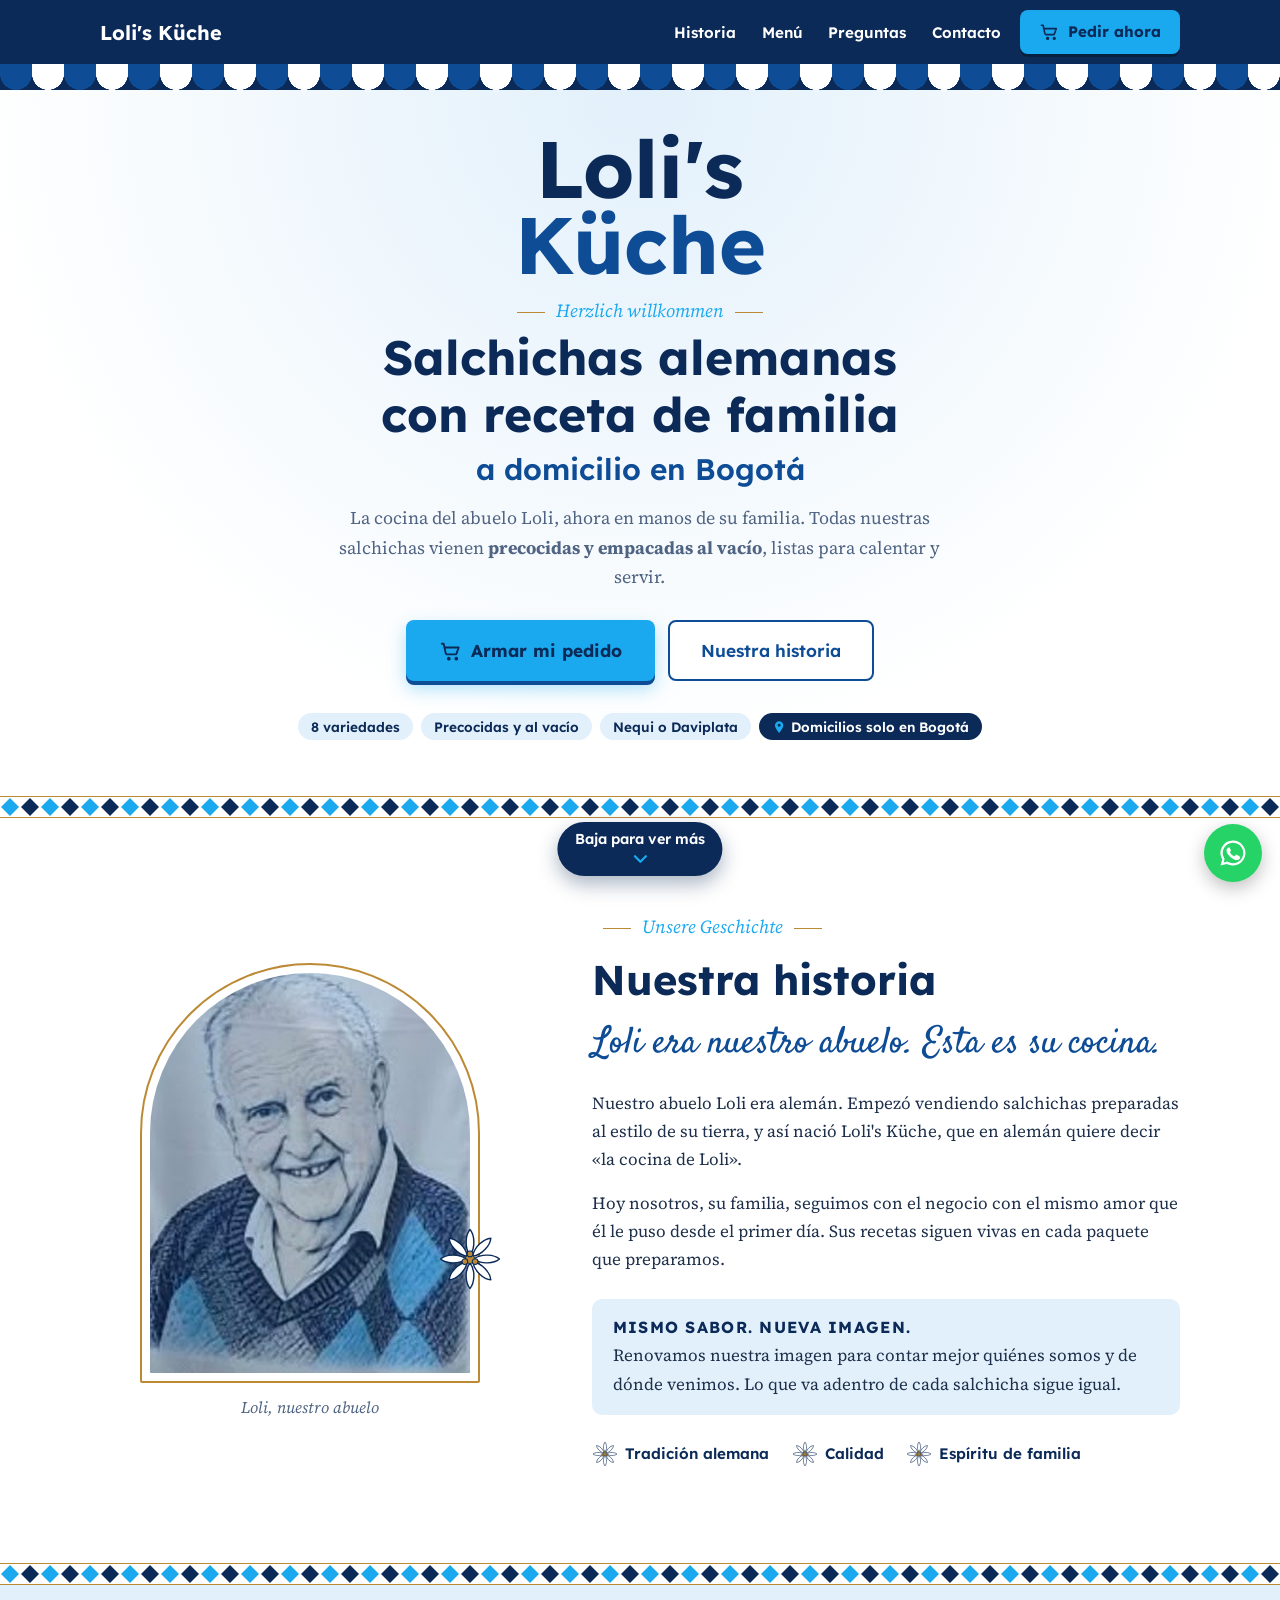
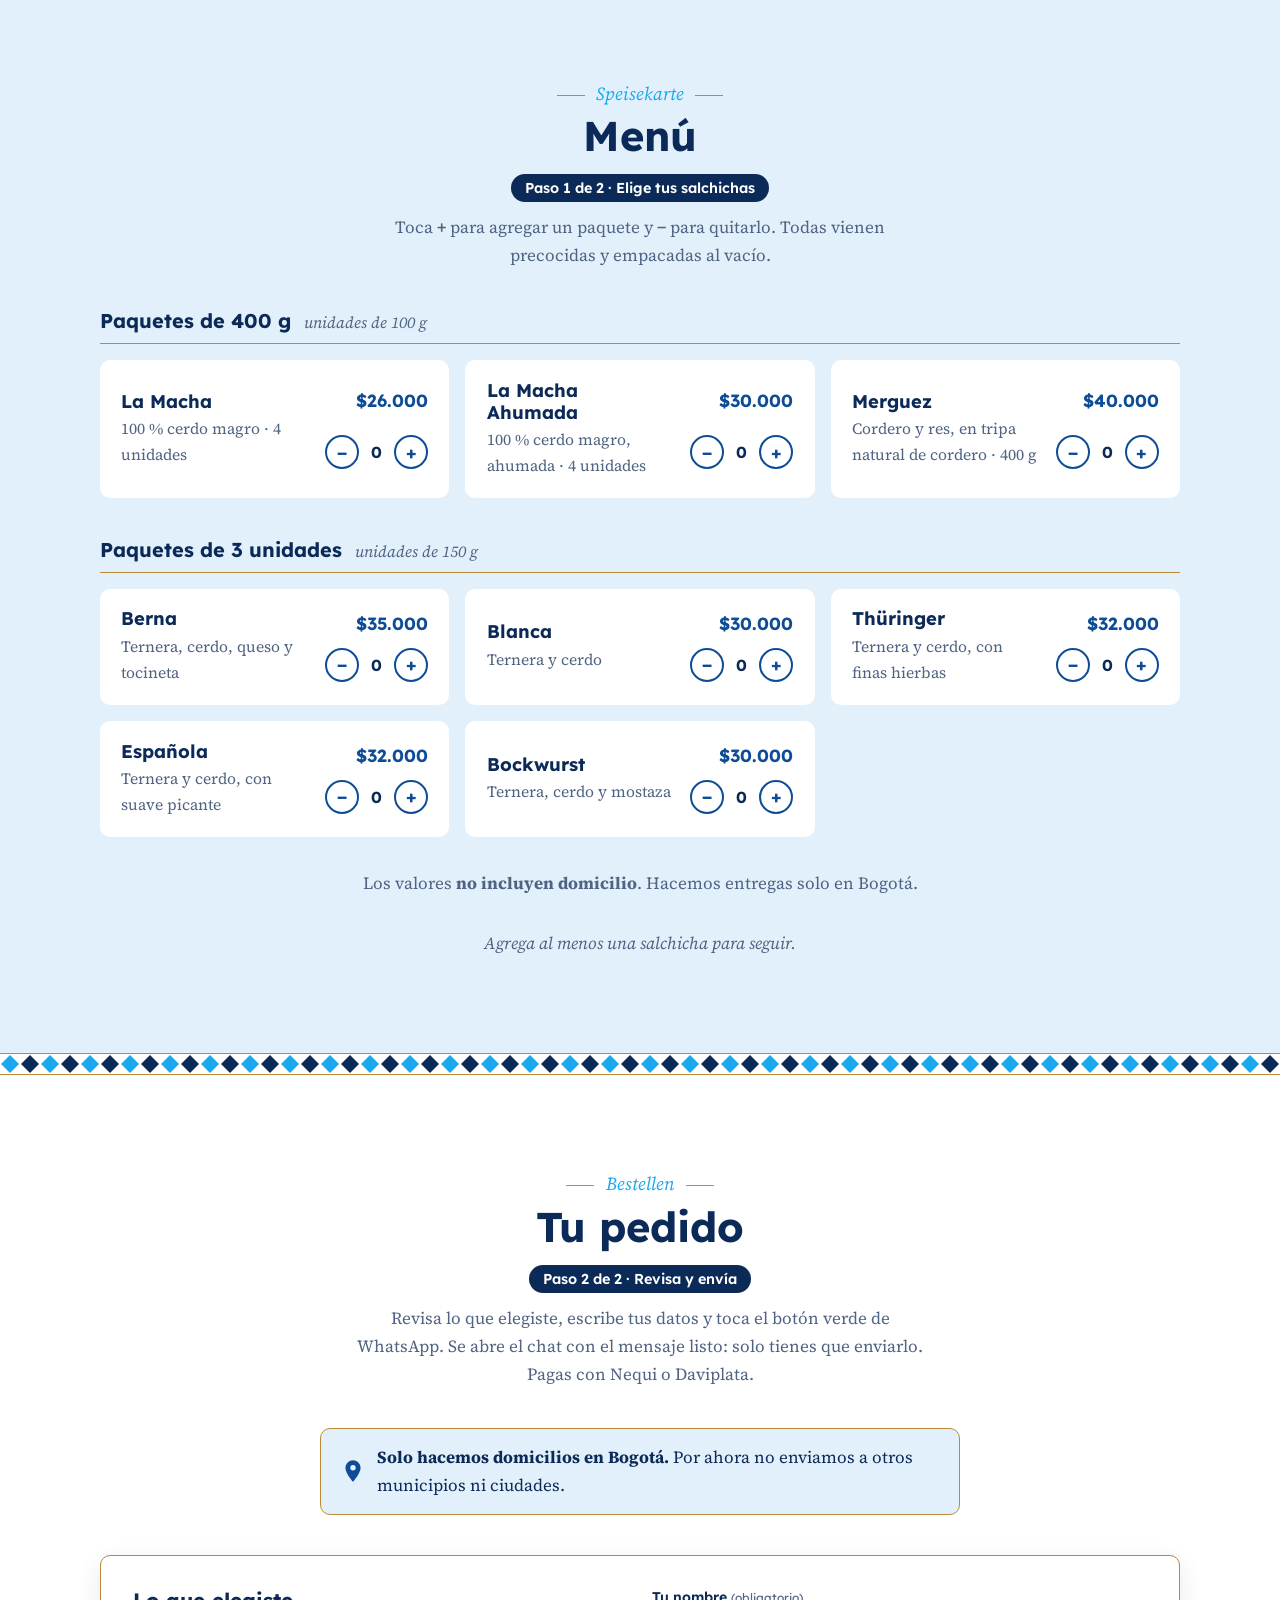
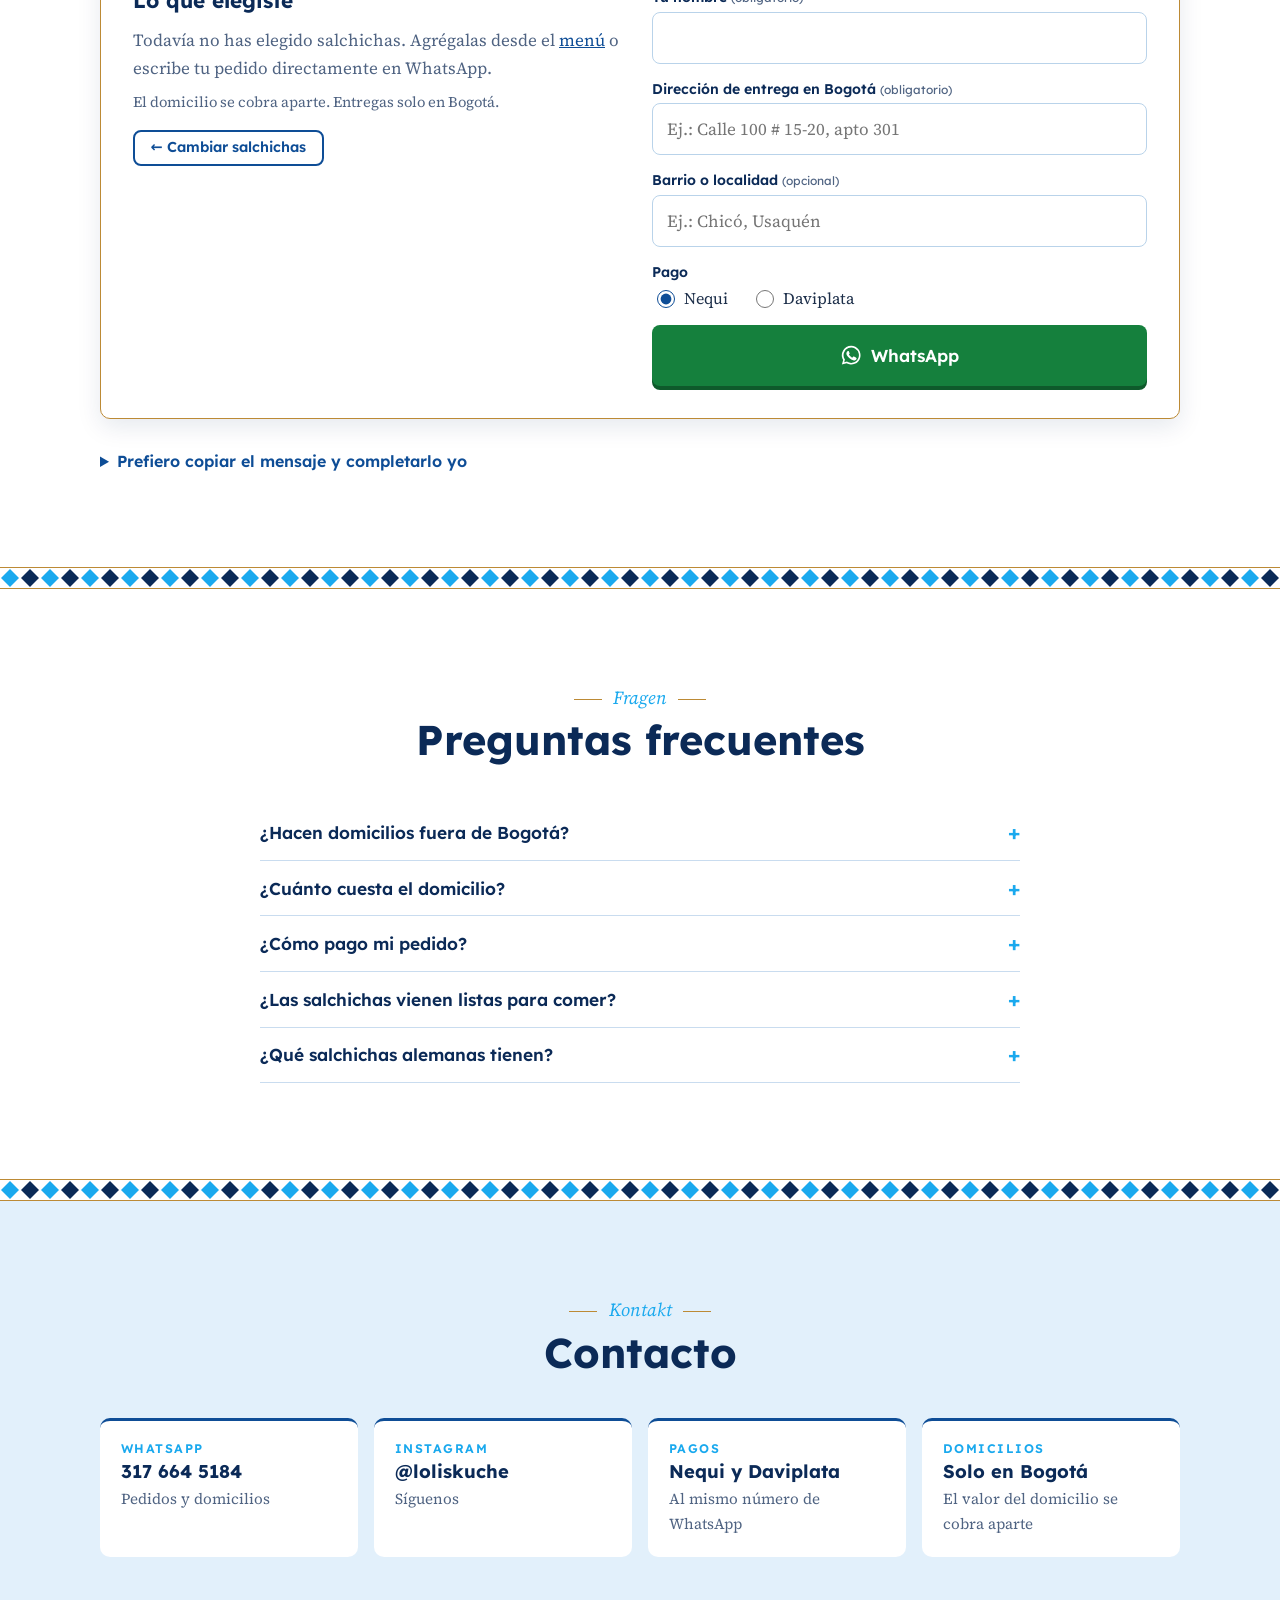
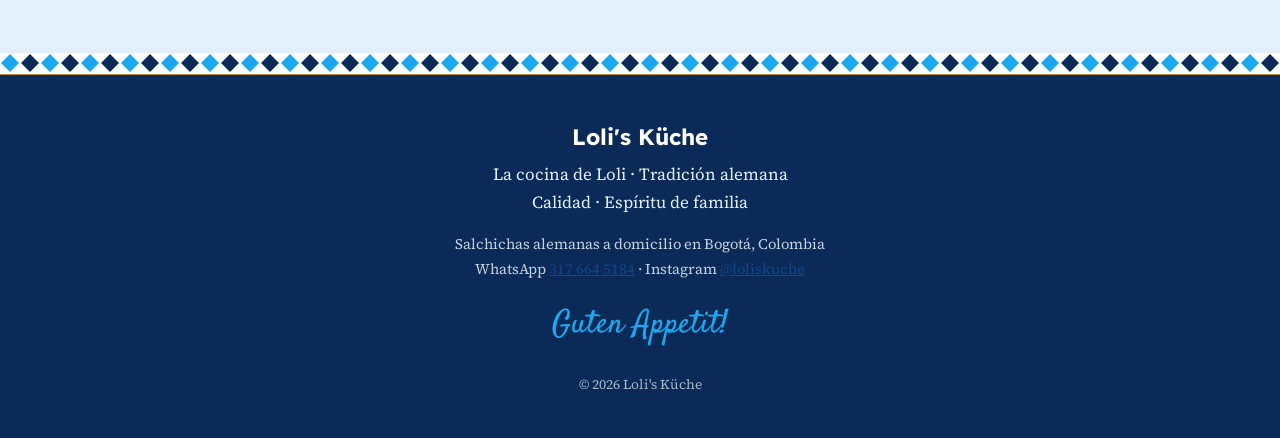
==== lolis-kuche/index.html @ 6576401a "Loli's Küche: 'Estás en' marca siempre la sección correcta - Al tocar un botón del menú, queda marca" ====
<!doctype html>
<html lang="es-CO">
<head>
  <meta charset="utf-8">
  <meta name="viewport" content="width=device-width, initial-scale=1">
  <title>Salchichas alemanas a domicilio en Bogotá | Loli's Küche</title>
  <meta name="description" content="Salchichas alemanas con receta de familia: Thüringer, Bockwurst, Berna, Merguez y más. Precocidas y al vacío. Domicilios en Bogotá. Pide por WhatsApp.">
  <meta name="robots" content="index, follow">
  <!-- Cambiar SITE_URL en estas etiquetas si la página se publica en otra dirección -->
  <link rel="canonical" href="https://nicowolff581.github.io/app-informatica/lolis-kuche/">
  <meta name="theme-color" content="#0B2A57">
  <meta name="geo.region" content="CO-DC">
  <meta name="geo.placename" content="Bogotá">

  <meta property="og:type" content="website">
  <meta property="og:locale" content="es_CO">
  <meta property="og:site_name" content="Loli's Küche">
  <meta property="og:title" content="Salchichas alemanas a domicilio en Bogotá | Loli's Küche">
  <meta property="og:description" content="La cocina del abuelo Loli: salchichas alemanas con receta de familia, precocidas y al vacío. Pide por WhatsApp y paga con Nequi o Daviplata.">
  <meta property="og:url" content="https://nicowolff581.github.io/app-informatica/lolis-kuche/">
  <meta property="og:image" content="https://nicowolff581.github.io/app-informatica/lolis-kuche/og-image.jpg">
  <meta property="og:image:width" content="1200">
  <meta property="og:image:height" content="630">
  <meta property="og:image:alt" content="Logo de Loli's Küche, salchichas alemanas en Bogotá">
  <meta name="twitter:card" content="summary_large_image">

  <link rel="icon" href="logo-mark.png" type="image/png">
  <link rel="apple-touch-icon" href="logo-mark.png">
  <link rel="preload" as="image" href="logo.png" fetchpriority="high">

  <script type="application/ld+json">
  {
    "@context": "https://schema.org",
    "@type": "FoodEstablishment",
    "@id": "https://nicowolff581.github.io/app-informatica/lolis-kuche/#negocio",
    "name": "Loli's Küche",
    "alternateName": "La cocina de Loli",
    "description": "Salchichas alemanas con receta de familia, precocidas y empacadas al vacío, con domicilio en Bogotá.",
    "url": "https://nicowolff581.github.io/app-informatica/lolis-kuche/",
    "logo": "https://nicowolff581.github.io/app-informatica/lolis-kuche/logo.png",
    "image": "https://nicowolff581.github.io/app-informatica/lolis-kuche/og-image.jpg",
    "telephone": "+57 317 664 5184",
    "servesCuisine": "Alemana",
    "priceRange": "$26.000 - $40.000 COP",
    "currenciesAccepted": "COP",
    "paymentAccepted": "Nequi, Daviplata",
    "address": {
      "@type": "PostalAddress",
      "addressLocality": "Bogotá",
      "addressRegion": "Bogotá D.C.",
      "addressCountry": "CO"
    },
    "areaServed": { "@type": "City", "name": "Bogotá" },
    "sameAs": ["https://www.instagram.com/loliskuche/"],
    "hasMenu": {
      "@type": "Menu",
      "name": "Speisekarte",
      "inLanguage": "es-CO",
      "hasMenuSection": [
        {
          "@type": "MenuSection",
          "name": "Paquetes de 400 g",
          "hasMenuItem": [
            { "@type": "MenuItem", "name": "La Macha", "description": "100 % cerdo magro · 4 unidades de 100 g", "offers": { "@type": "Offer", "price": "26000", "priceCurrency": "COP" } },
            { "@type": "MenuItem", "name": "La Macha Ahumada", "description": "100 % cerdo magro, ahumada · 4 unidades de 100 g", "offers": { "@type": "Offer", "price": "30000", "priceCurrency": "COP" } },
            { "@type": "MenuItem", "name": "Merguez", "description": "Cordero y res, en tripa natural de cordero · 400 g", "offers": { "@type": "Offer", "price": "40000", "priceCurrency": "COP" } }
          ]
        },
        {
          "@type": "MenuSection",
          "name": "Paquetes de 3 unidades de 150 g",
          "hasMenuItem": [
            { "@type": "MenuItem", "name": "Berna", "description": "Ternera, cerdo, queso y tocineta", "offers": { "@type": "Offer", "price": "35000", "priceCurrency": "COP" } },
            { "@type": "MenuItem", "name": "Blanca", "description": "Ternera y cerdo", "offers": { "@type": "Offer", "price": "30000", "priceCurrency": "COP" } },
            { "@type": "MenuItem", "name": "Thüringer", "description": "Ternera y cerdo, con finas hierbas", "offers": { "@type": "Offer", "price": "32000", "priceCurrency": "COP" } },
            { "@type": "MenuItem", "name": "Española", "description": "Ternera y cerdo, con suave picante", "offers": { "@type": "Offer", "price": "32000", "priceCurrency": "COP" } },
            { "@type": "MenuItem", "name": "Bockwurst", "description": "Ternera, cerdo y mostaza", "offers": { "@type": "Offer", "price": "30000", "priceCurrency": "COP" } }
          ]
        }
      ]
    }
  }
  </script>

  <link rel="preconnect" href="https://fonts.googleapis.com">
  <link rel="preconnect" href="https://fonts.gstatic.com" crossorigin>
  <link href="https://fonts.googleapis.com/css2?family=Lexend:wght@400;600;700&family=Satisfy&family=Source+Serif+4:ital,wght@0,400;0,600;1,400&display=swap" rel="stylesheet">
  <link rel="stylesheet" href="styles.css">
</head>
<body>

  <!-- Flor edelweiss reutilizable -->
  <svg width="0" height="0" style="position:absolute" aria-hidden="true">
    <symbol id="edelweiss" viewBox="-50 -50 100 100">
      <g fill="#fff" stroke="#0B2A57" stroke-width="2.2" stroke-linejoin="round">
        <path id="petal" d="M0-6 C-9-18 -7-38 0-46 C7-38 9-18 0-6Z"/>
        <use href="#petal" transform="rotate(45)"/>
        <use href="#petal" transform="rotate(90)"/>
        <use href="#petal" transform="rotate(135)"/>
        <use href="#petal" transform="rotate(180)"/>
        <use href="#petal" transform="rotate(225)"/>
        <use href="#petal" transform="rotate(270)"/>
        <use href="#petal" transform="rotate(315)"/>
      </g>
      <g fill="#BC8A35" stroke="#0B2A57" stroke-width="1.6">
        <circle r="7"/><circle cx="-8" cy="4" r="4.5"/><circle cx="8" cy="4" r="4.5"/><circle cy="-8" r="4.5"/>
      </g>
    </symbol>
    <symbol id="cart-icon" viewBox="0 0 24 24"><path fill="none" stroke="currentColor" stroke-width="2" stroke-linecap="round" stroke-linejoin="round" d="M3 4h2l2.2 10.2a1.5 1.5 0 0 0 1.5 1.2h8.6a1.5 1.5 0 0 0 1.5-1.1L21 8H6.2M9.5 20a1 1 0 1 0 0-.01M17.5 20a1 1 0 1 0 0-.01"/></symbol>
    <symbol id="home-icon" viewBox="0 0 24 24"><path fill="none" stroke="currentColor" stroke-width="2" stroke-linejoin="round" d="M3 11 12 3l9 8M5 9.5V21h5v-6h4v6h5V9.5"/></symbol>
    <symbol id="list-icon" viewBox="0 0 24 24"><path fill="none" stroke="currentColor" stroke-width="2" stroke-linecap="round" d="M8 6h13M8 12h13M8 18h13M3.5 6h.01M3.5 12h.01M3.5 18h.01"/></symbol>
    <symbol id="chat-icon" viewBox="0 0 24 24"><path fill="none" stroke="currentColor" stroke-width="2" stroke-linejoin="round" d="M4 5h16v11H9l-5 4V5z"/></symbol>
    <symbol id="help-icon" viewBox="0 0 24 24"><g fill="none" stroke="currentColor" stroke-width="2" stroke-linecap="round"><circle cx="12" cy="12" r="9"/><path d="M9.5 9.3a2.6 2.6 0 0 1 5 .9c0 1.7-2.5 2.2-2.5 3.8"/></g><circle cx="12" cy="17.2" r="1.2" fill="currentColor"/></symbol>
    <symbol id="pin-icon" viewBox="0 0 24 24"><path fill="currentColor" d="M12 2a7 7 0 0 0-7 7c0 5.2 7 13 7 13s7-7.8 7-13a7 7 0 0 0-7-7zm0 9.5A2.5 2.5 0 1 1 12 6.5a2.5 2.5 0 0 1 0 5z"/></symbol>
  </svg>

  <!-- ============ MENÚ SUPERIOR + TOLDO ============ -->
  <header class="topbar" id="top">
    <div class="topbar__inner wrap">
      <a href="#inicio" class="brand" aria-label="Loli's Küche, inicio">
        <img src="logo-mark.png" alt="" class="brand__logo" width="44" height="44" data-fallback="hide">
        <span class="brand__name">Loli's Küche</span>
      </a>
      <nav class="topbar__nav" id="navMenu" aria-label="Principal">
        <a href="#nuestra-historia">Historia</a>
        <a href="#menu">Menú</a>
        <a href="#preguntas">Preguntas</a>
        <a href="#contacto">Contacto</a>
      </nav>
      <a href="#menu" class="btn btn--cta" id="navCta" data-order-link data-section="pedidos">
        <svg aria-hidden="true"><use href="#cart-icon"/></svg>
        <span>Pedir<span class="cta-extra"> ahora</span></span>
        <span class="cta-count" id="ctaCount" hidden>0</span>
      </a>
      <p class="where" aria-hidden="true">Estás en: <strong id="whereLabel">Inicio</strong></p>
    </div>
    <div class="awning" aria-hidden="true"></div>
  </header>

  <main>

    <!-- ============ INICIO ============ -->
    <section class="hero" id="inicio">
      <div class="wrap hero__inner">
        <img src="logo.png" alt="Logo de Loli's Küche, la cocina de Loli: carrito azul y blanco de salchichas alemanas sobre fondo azul marino" class="hero__logo" width="720" height="720" fetchpriority="high" data-fallback="wordmark">
        <div class="hero__wordmark" hidden>
          <span>Loli's</span><span>Küche</span>
        </div>
        <p class="eyebrow">Herzlich willkommen</p>
        <h1 class="hero__title">Salchichas alemanas con receta de familia <span>a domicilio en Bogotá</span></h1>
        <p class="hero__lead">La cocina del abuelo Loli, ahora en manos de su familia. Todas nuestras salchichas vienen <strong>precocidas y empacadas al vacío</strong>, listas para calentar y servir.</p>
        <div class="hero__actions">
          <a href="#menu" class="btn btn--cta btn--lg">
            <svg aria-hidden="true"><use href="#cart-icon"/></svg>
            Armar mi pedido
          </a>
          <a href="#nuestra-historia" class="btn btn--ghost btn--lg">Nuestra historia</a>
        </div>
        <ul class="badges">
          <li>8 variedades</li>
          <li>Precocidas y al vacío</li>
          <li>Nequi o Daviplata</li>
          <li class="badge--city"><svg aria-hidden="true"><use href="#pin-icon"/></svg>Domicilios solo en Bogotá</li>
        </ul>
      </div>
    </section>

    <div class="rauten" aria-hidden="true"></div>

    <!-- ============ HISTORIA ============ -->
    <section class="section" id="nuestra-historia">
      <div class="wrap story">
        <figure class="story__figure">
          <div class="arch">
            <img src="abuelo.jpg" alt="Retrato dibujado del abuelo Loli, fundador de Loli's Küche, sonriente y con su suéter de rombos azules" width="568" height="692" loading="lazy" decoding="async" data-fallback="arch">
            <div class="arch__empty" hidden>
              <svg class="edelweiss edelweiss--lg"><use href="#edelweiss"/></svg>
              <span>Foto del abuelo Loli</span>
            </div>
          </div>
          <svg class="edelweiss story__flower" aria-hidden="true"><use href="#edelweiss"/></svg>
          <figcaption>Loli, nuestro abuelo</figcaption>
        </figure>

        <div class="story__text">
          <p class="eyebrow">Unsere Geschichte</p>
          <h2 class="section__title">Nuestra historia</h2>
          <blockquote class="story__quote">Loli era nuestro abuelo. Esta es su cocina.</blockquote>
          <p>Nuestro abuelo Loli era alemán. Empezó vendiendo salchichas preparadas al estilo de su tierra, y así nació Loli's Küche, que en alemán quiere decir «la cocina de Loli».</p>
          <p>Hoy nosotros, su familia, seguimos con el negocio con el mismo amor que él le puso desde el primer día. Sus recetas siguen vivas en cada paquete que preparamos.</p>

          <div class="renewed">
            <p class="renewed__title">Mismo sabor. Nueva imagen.</p>
            <p>Renovamos nuestra imagen para contar mejor quiénes somos y de dónde venimos. Lo que va adentro de cada salchicha sigue igual.</p>
          </div>

          <ul class="values">
            <li><svg class="edelweiss" aria-hidden="true"><use href="#edelweiss"/></svg>Tradición alemana</li>
            <li><svg class="edelweiss" aria-hidden="true"><use href="#edelweiss"/></svg>Calidad</li>
            <li><svg class="edelweiss" aria-hidden="true"><use href="#edelweiss"/></svg>Espíritu de familia</li>
          </ul>
        </div>
      </div>
    </section>

    <div class="rauten" aria-hidden="true"></div>

    <!-- ============ MENÚ ============ -->
    <section class="section section--pale" id="menu">
      <div class="wrap">
        <header class="section__head">
          <p class="eyebrow">Speisekarte</p>
          <h2 class="section__title">Menú</h2>
          <p class="step-pill">Paso 1 de 2 · Elige tus salchichas</p>
          <p class="section__sub">Toca <strong>+</strong> para agregar un paquete y <strong>−</strong> para quitarlo. Todas vienen precocidas y empacadas al vacío.</p>
        </header>

        <div class="menu-group">
          <h3 class="menu-group__title">Paquetes de 400 g <span>unidades de 100 g</span></h3>
          <ul class="menu-list">
            <li class="item" data-name="La Macha" data-price="26000">
              <div class="item__info">
                <h4>La Macha</h4>
                <p>100 % cerdo magro · 4 unidades</p>
              </div>
              <p class="item__price">$26.000</p>
              <div class="qty" role="group" aria-label="Cantidad de La Macha">
                <button type="button" class="qty__btn" data-step="-1" aria-label="Quitar un paquete de La Macha">−</button>
                <output class="qty__val">0</output>
                <button type="button" class="qty__btn" data-step="1" aria-label="Agregar un paquete de La Macha">+</button>
              </div>
            </li>
            <li class="item" data-name="La Macha Ahumada" data-price="30000">
              <div class="item__info">
                <h4>La Macha Ahumada</h4>
                <p>100 % cerdo magro, ahumada · 4 unidades</p>
              </div>
              <p class="item__price">$30.000</p>
              <div class="qty" role="group" aria-label="Cantidad de La Macha Ahumada">
                <button type="button" class="qty__btn" data-step="-1" aria-label="Quitar un paquete de La Macha Ahumada">−</button>
                <output class="qty__val">0</output>
                <button type="button" class="qty__btn" data-step="1" aria-label="Agregar un paquete de La Macha Ahumada">+</button>
              </div>
            </li>
            <li class="item" data-name="Merguez" data-price="40000">
              <div class="item__info">
                <h4>Merguez</h4>
                <p>Cordero y res, en tripa natural de cordero · 400 g</p>
              </div>
              <p class="item__price">$40.000</p>
              <div class="qty" role="group" aria-label="Cantidad de Merguez">
                <button type="button" class="qty__btn" data-step="-1" aria-label="Quitar un paquete de Merguez">−</button>
                <output class="qty__val">0</output>
                <button type="button" class="qty__btn" data-step="1" aria-label="Agregar un paquete de Merguez">+</button>
              </div>
            </li>
          </ul>
        </div>

        <div class="menu-group">
          <h3 class="menu-group__title">Paquetes de 3 unidades <span>unidades de 150 g</span></h3>
          <ul class="menu-list">
            <li class="item" data-name="Berna" data-price="35000">
              <div class="item__info">
                <h4>Berna</h4>
                <p>Ternera, cerdo, queso y tocineta</p>
              </div>
              <p class="item__price">$35.000</p>
              <div class="qty" role="group" aria-label="Cantidad de Berna">
                <button type="button" class="qty__btn" data-step="-1" aria-label="Quitar un paquete de Berna">−</button>
                <output class="qty__val">0</output>
                <button type="button" class="qty__btn" data-step="1" aria-label="Agregar un paquete de Berna">+</button>
              </div>
            </li>
            <li class="item" data-name="Blanca" data-price="30000">
              <div class="item__info">
                <h4>Blanca</h4>
                <p>Ternera y cerdo</p>
              </div>
              <p class="item__price">$30.000</p>
              <div class="qty" role="group" aria-label="Cantidad de Blanca">
                <button type="button" class="qty__btn" data-step="-1" aria-label="Quitar un paquete de Blanca">−</button>
                <output class="qty__val">0</output>
                <button type="button" class="qty__btn" data-step="1" aria-label="Agregar un paquete de Blanca">+</button>
              </div>
            </li>
            <li class="item" data-name="Thüringer" data-price="32000">
              <div class="item__info">
                <h4>Thüringer</h4>
                <p>Ternera y cerdo, con finas hierbas</p>
              </div>
              <p class="item__price">$32.000</p>
              <div class="qty" role="group" aria-label="Cantidad de Thüringer">
                <button type="button" class="qty__btn" data-step="-1" aria-label="Quitar un paquete de Thüringer">−</button>
                <output class="qty__val">0</output>
                <button type="button" class="qty__btn" data-step="1" aria-label="Agregar un paquete de Thüringer">+</button>
              </div>
            </li>
            <li class="item" data-name="Española" data-price="32000">
              <div class="item__info">
                <h4>Española</h4>
                <p>Ternera y cerdo, con suave picante</p>
              </div>
              <p class="item__price">$32.000</p>
              <div class="qty" role="group" aria-label="Cantidad de Española">
                <button type="button" class="qty__btn" data-step="-1" aria-label="Quitar un paquete de Española">−</button>
                <output class="qty__val">0</output>
                <button type="button" class="qty__btn" data-step="1" aria-label="Agregar un paquete de Española">+</button>
              </div>
            </li>
            <li class="item" data-name="Bockwurst" data-price="30000">
              <div class="item__info">
                <h4>Bockwurst</h4>
                <p>Ternera, cerdo y mostaza</p>
              </div>
              <p class="item__price">$30.000</p>
              <div class="qty" role="group" aria-label="Cantidad de Bockwurst">
                <button type="button" class="qty__btn" data-step="-1" aria-label="Quitar un paquete de Bockwurst">−</button>
                <output class="qty__val">0</output>
                <button type="button" class="qty__btn" data-step="1" aria-label="Agregar un paquete de Bockwurst">+</button>
              </div>
            </li>
          </ul>
        </div>

        <p class="note">Los valores <strong>no incluyen domicilio</strong>. Hacemos entregas solo en Bogotá.</p>

        <div class="menu-next">
          <p class="menu-next__hint" id="menuNextHint">Agrega al menos una salchicha para seguir.</p>
          <a href="#pedidos" class="btn btn--cta btn--lg" id="menuNext" hidden>Listo, seguir al paso 2 →</a>
        </div>
      </div>
    </section>

    <div class="rauten" aria-hidden="true"></div>

    <!-- ============ PEDIDOS ============ -->
    <section class="section" id="pedidos">
      <div class="wrap">
        <header class="section__head">
          <p class="eyebrow">Bestellen</p>
          <h2 class="section__title">Tu pedido</h2>
          <p class="step-pill">Paso 2 de 2 · Revisa y envía</p>
          <p class="section__sub">Revisa lo que elegiste, escribe tus datos y toca el botón verde de WhatsApp. Se abre el chat con el mensaje listo: solo tienes que enviarlo. Pagas con Nequi o Daviplata.</p>
        </header>

        <p class="city-notice">
          <svg aria-hidden="true"><use href="#pin-icon"/></svg>
          <span><strong>Solo hacemos domicilios en Bogotá.</strong> Por ahora no enviamos a otros municipios ni ciudades.</span>
        </p>

        <div class="order">
          <div class="order__summary">
            <h3>Lo que elegiste</h3>
            <ul class="order__lines" id="orderLines"></ul>
            <p class="order__empty" id="orderEmpty">Todavía no has elegido salchichas. Agrégalas desde el <a href="#menu">menú</a> o escribe tu pedido directamente en WhatsApp.</p>
            <p class="order__total" id="orderTotalRow" hidden>
              <span>Total productos</span><strong id="orderTotal">$0</strong>
            </p>
            <p class="order__hint">El domicilio se cobra aparte. Entregas solo en Bogotá.</p>
            <a href="#menu" class="btn btn--ghost btn--sm order__change">← Cambiar salchichas</a>
          </div>

          <form class="order__form" id="orderForm">
            <div class="field">
              <label for="oName">Tu nombre <span class="req">(obligatorio)</span></label>
              <input id="oName" name="name" type="text" autocomplete="name">
            </div>
            <div class="field">
              <label for="oAddress">Dirección de entrega en Bogotá <span class="req">(obligatorio)</span></label>
              <input id="oAddress" name="address" type="text" autocomplete="street-address" placeholder="Ej.: Calle 100 # 15-20, apto 301">
            </div>
            <div class="field">
              <label for="oBarrio">Barrio o localidad <span class="optional">(opcional)</span></label>
              <input id="oBarrio" name="barrio" type="text" placeholder="Ej.: Chicó, Usaquén">
            </div>
            <fieldset class="field field--radio">
              <legend>Pago</legend>
              <label><input type="radio" name="pay" value="Nequi" checked> Nequi</label>
              <label><input type="radio" name="pay" value="Daviplata"> Daviplata</label>
            </fieldset>
            <p class="order__error" id="orderError" role="alert" hidden></p>
            <a class="btn btn--wa btn--block btn--lg" id="sendOrder" aria-label="Enviar mi pedido por WhatsApp" href="https://wa.me/573176645184" target="_blank" rel="noopener">
              <svg aria-hidden="true"><use href="#wa-icon"/></svg>
              WhatsApp
            </a>
          </form>
        </div>

        <details class="template" id="templateBox">
          <summary>Prefiero copiar el mensaje y completarlo yo</summary>
          <p class="template__help">El mensaje se llena solo con lo que elegiste en el menú y con tus datos. Puedes cambiar lo que quieras aquí antes de copiarlo o enviarlo.</p>
          <label class="sr-only" for="messageText">Mensaje del pedido</label>
          <textarea id="messageText" rows="11" spellcheck="true"></textarea>
          <div class="template__actions">
            <button type="button" class="btn btn--blue btn--sm" id="copyTemplate">Copiar mensaje</button>
            <a class="btn btn--ghost btn--sm" id="sendTemplate" href="https://wa.me/573176645184" target="_blank" rel="noopener">Enviar este mensaje</a>
            <button type="button" class="btn btn--ghost btn--sm" id="resetTemplate" hidden>Volver a llenarlo con mi pedido</button>
          </div>
          <p class="copy-msg" id="copyMsg" role="status" aria-live="polite"></p>
        </details>
      </div>
    </section>

    <div class="rauten" aria-hidden="true"></div>

    <!-- ============ PREGUNTAS FRECUENTES ============ -->
    <section class="section" id="preguntas">
      <div class="wrap faq">
        <header class="section__head">
          <p class="eyebrow">Fragen</p>
          <h2 class="section__title">Preguntas frecuentes</h2>
        </header>
        <details>
          <summary>¿Hacen domicilios fuera de Bogotá?</summary>
          <p>No. Por ahora solo hacemos domicilios dentro de Bogotá.</p>
        </details>
        <details>
          <summary>¿Cuánto cuesta el domicilio?</summary>
          <p>El valor del domicilio no está incluido en los precios del menú y se cobra aparte. Te lo confirmamos por WhatsApp cuando recibimos tu pedido.</p>
        </details>
        <details>
          <summary>¿Cómo pago mi pedido?</summary>
          <p>Con Nequi o Daviplata, al mismo número de WhatsApp: 317 664 5184.</p>
        </details>
        <details>
          <summary>¿Las salchichas vienen listas para comer?</summary>
          <p>Todas nuestras salchichas alemanas vienen precocidas y empacadas al vacío, listas para calentar y servir.</p>
        </details>
        <details>
          <summary>¿Qué salchichas alemanas tienen?</summary>
          <p>Tenemos 8 variedades: La Macha, La Macha Ahumada, Merguez, Berna, Blanca, Thüringer, Española y Bockwurst. Mira ingredientes y precios en el <a href="#menu">menú</a>.</p>
        </details>
      </div>
    </section>

    <div class="rauten" aria-hidden="true"></div>

    <!-- ============ CONTACTO ============ -->
    <section class="section section--pale" id="contacto">
      <div class="wrap">
        <header class="section__head">
          <p class="eyebrow">Kontakt</p>
          <h2 class="section__title">Contacto</h2>
        </header>
        <div class="contact">
          <a class="contact__card" href="https://wa.me/573176645184" target="_blank" rel="noopener">
            <span class="contact__label">WhatsApp</span>
            <strong>317 664 5184</strong>
            <span>Pedidos y domicilios</span>
          </a>
          <a class="contact__card" href="https://www.instagram.com/loliskuche/" target="_blank" rel="noopener">
            <span class="contact__label">Instagram</span>
            <strong>@loliskuche</strong>
            <span>Síguenos</span>
          </a>
          <div class="contact__card">
            <span class="contact__label">Pagos</span>
            <strong>Nequi y Daviplata</strong>
            <span>Al mismo número de WhatsApp</span>
          </div>
          <div class="contact__card">
            <span class="contact__label">Domicilios</span>
            <strong>Solo en Bogotá</strong>
            <span>El valor del domicilio se cobra aparte</span>
          </div>
        </div>
      </div>
    </section>

  </main>

  <!-- ============ PIE ============ -->
  <footer class="footer">
    <div class="rauten rauten--footer" aria-hidden="true"></div>
    <div class="wrap footer__inner">
      <img src="logo.png" alt="Logo de Loli's Küche" class="footer__logo" width="720" height="720" loading="lazy" decoding="async" data-fallback="hide">
      <p class="footer__name">Loli's Küche</p>
      <p>La cocina de Loli · Tradición alemana<br>Calidad · Espíritu de familia</p>
      <address class="footer__nap">
        Salchichas alemanas a domicilio en Bogotá, Colombia<br>
        WhatsApp <a href="https://wa.me/573176645184" target="_blank" rel="noopener">317 664 5184</a> ·
        Instagram <a href="https://www.instagram.com/loliskuche/" target="_blank" rel="noopener">@loliskuche</a>
      </address>
      <p class="footer__bye">Guten Appetit!</p>
      <p class="footer__copy">© <span id="year">2026</span> Loli's Küche</p>
    </div>
  </footer>

  <!-- ============ WHATSAPP FLOTANTE ============ -->
  <svg width="0" height="0" style="position:absolute" aria-hidden="true">
    <symbol id="wa-icon" viewBox="0 0 24 24"><path fill="currentColor" d="M12 2a10 10 0 0 0-8.6 15.1L2 22l5-1.3A10 10 0 1 0 12 2zm0 18.2a8.2 8.2 0 0 1-4.2-1.2l-.3-.2-3 .8.8-2.9-.2-.3A8.2 8.2 0 1 1 12 20.2zm4.5-6.1c-.2-.1-1.5-.7-1.7-.8s-.4-.1-.6.1-.6.8-.8 1-.3.2-.5.1a6.7 6.7 0 0 1-3.3-2.9c-.3-.4.2-.4.7-1.4.1-.2 0-.3 0-.4l-.8-1.8c-.2-.5-.4-.4-.6-.4h-.5a1 1 0 0 0-.7.3 3 3 0 0 0-.9 2.2 5.2 5.2 0 0 0 1.1 2.8 11.9 11.9 0 0 0 4.6 4c1.7.7 2.4.8 3.2.7a2.8 2.8 0 0 0 1.8-1.3 2.3 2.3 0 0 0 .2-1.3c-.1-.1-.3-.2-.5-.3z"/></symbol>
  </svg>
  <a class="wa-float" id="waFloat" href="https://wa.me/573176645184" target="_blank" rel="noopener" aria-label="Escríbenos por WhatsApp">
    <svg aria-hidden="true"><use href="#wa-icon"/></svg>
  </a>

  <!-- Barra de navegación inferior (solo celular) -->
  <nav class="tabbar" aria-label="Secciones">
    <a href="#inicio" data-section="inicio"><svg aria-hidden="true"><use href="#home-icon"/></svg>Inicio</a>
    <a href="#menu" data-section="menu"><svg aria-hidden="true"><use href="#list-icon"/></svg>Menú</a>
    <a href="#menu" data-section="pedidos" data-order-link class="tabbar__cta" id="tabCta"><span class="tabbar__icon"><svg aria-hidden="true"><use href="#cart-icon"/></svg><span class="tabbar__badge" id="tabCount" hidden>0</span></span>Mi pedido</a>
    <a href="#preguntas" data-section="preguntas"><svg aria-hidden="true"><use href="#help-icon"/></svg>Preguntas</a>
    <a href="#contacto" data-section="contacto"><svg aria-hidden="true"><use href="#chat-icon"/></svg>Contacto</a>
  </nav>

  <!-- Señal para bajar: se esconde al empezar a bajar -->
  <button type="button" class="scroll-hint" id="scrollHint">
    Baja para ver más
    <svg aria-hidden="true" viewBox="0 0 24 24"><path fill="none" stroke="currentColor" stroke-width="2.5" stroke-linecap="round" stroke-linejoin="round" d="m6 9 6 6 6-6"/></svg>
  </button>

  <!-- Aviso corto al agregar o quitar -->
  <div class="toast" id="toast" role="status" aria-live="polite" hidden></div>

  <!-- Barra de pedido: aparece al elegir salchichas -->
  <div class="cart-bar" id="cartBar" hidden>
    <span class="cart-bar__info"><strong id="cartBarCount">0 paquetes</strong> · <span id="cartBarTotal">$0</span></span>
    <a href="#pedidos" class="btn btn--cta btn--sm">Terminar pedido</a>
  </div>

  <script src="main.js"></script>
</body>
</html>
---- lolis-kuche/styles.css ----
/* =========================================================
   Loli's Küche · azul y blanco, como el logo y el pendón del abuelo
   Títulos: Lexend · Texto: Source Serif 4 · Frase del abuelo: Satisfy
   ========================================================= */

:root {
  --navy: #0B2A57;    /* textos, menú superior y pie */
  --blue: #0E4D96;    /* botones */
  --sky: #1AA9EE;     /* detalles */
  --pale: #E2F0FB;    /* fondos suaves */
  --gold: #BC8A35;    /* líneas finas */
  --white: #FFFFFF;
  --text: #1d2f4a;
  --muted: #4f6382;

  --font-title: "Lexend", system-ui, sans-serif;
  --font-body: "Source Serif 4", Georgia, serif;
  --font-script: "Satisfy", cursive;

  --radius: 10px;
  --shadow: 0 8px 24px rgba(11, 42, 87, .10);
  --bar-h: 64px;
}

*, *::before, *::after { box-sizing: border-box; }
html { scroll-behavior: smooth; scroll-padding-top: calc(var(--bar-h) + 44px); }
body {
  margin: 0;
  font-family: var(--font-body);
  font-size: 1.0625rem;
  line-height: 1.65;
  color: var(--text);
  background: var(--white);
}
img { max-width: 100%; height: auto; display: block; }
[hidden] { display: none !important; }
a { color: var(--blue); }
h1, h2, h3, h4 { font-family: var(--font-title); font-weight: 700; color: var(--navy); line-height: 1.2; margin: 0; text-wrap: balance; }
:focus-visible { outline: 3px solid var(--sky); outline-offset: 2px; }

.wrap { width: min(1080px, 100% - 32px); margin-inline: auto; }

/* ---------- Botones ---------- */
.btn {
  display: inline-flex; align-items: center; justify-content: center; gap: .55em;
  padding: .85em 1.5em;
  border: 2px solid transparent; border-radius: 8px;
  font: 600 1rem/1.1 var(--font-title);
  text-decoration: none; cursor: pointer;
  transition: background .2s, color .2s, transform .15s;
}
.btn:hover { transform: translateY(-2px); }
.btn--blue { background: var(--blue); color: var(--white); }
.btn--blue:hover { background: var(--navy); }
.btn--sky { background: var(--sky); color: var(--navy); }
.btn--sky:hover { background: var(--white); }
.btn--ghost { border-color: var(--blue); color: var(--blue); background: var(--white); }
.btn--ghost:hover { background: var(--pale); }
.btn--sm { padding: .55em 1.1em; font-size: .9rem; }
.btn--lg { padding: 1em 1.8em; font-size: 1.08rem; }
.btn, .brand__name { white-space: nowrap; }

/* Botón de llamada a la acción: el más visible de la página */
.btn--cta {
  position: relative;
  background: var(--sky); color: var(--navy);
  font-weight: 700;
  box-shadow: 0 4px 0 var(--blue), 0 8px 18px rgba(26, 169, 238, .35);
}
.btn--cta:hover { background: #4cc0f5; transform: translateY(-2px); box-shadow: 0 6px 0 var(--blue), 0 12px 22px rgba(26, 169, 238, .4); }
.btn--cta:active { transform: translateY(2px); box-shadow: 0 2px 0 var(--blue); }
.topbar .btn--cta { padding: .65em 1.15em; font-size: .95rem; box-shadow: 0 3px 0 #08203f; }
.cta-count {
  display: grid; place-items: center;
  min-width: 1.5em; height: 1.5em; padding: 0 .35em;
  border-radius: 999px; background: var(--white); color: var(--blue);
  font-size: .8rem; font-variant-numeric: tabular-nums;
}
.btn--cta.is-bump { animation: bump .35s ease; }
@keyframes bump { 50% { transform: scale(1.1); } }

.sr-only { position: absolute; width: 1px; height: 1px; overflow: hidden; clip: rect(0 0 0 0); white-space: nowrap; }
.btn--block { width: 100%; }
.btn svg { width: 1.3em; height: 1.3em; }

/* ---------- Menú superior + toldo ---------- */
.topbar { position: sticky; top: 0; z-index: 50; }
.topbar__inner {
  height: var(--bar-h);
  display: flex; align-items: center; justify-content: space-between;
}
.topbar { background: var(--navy); }
.brand { display: flex; align-items: center; gap: .6rem; text-decoration: none; color: var(--white); }
.brand__logo { width: 44px; height: 44px; object-fit: contain; border-radius: 8px; }
.brand__name { font: 700 1.25rem var(--font-title); }
.topbar__inner { gap: 1.2rem; }
.brand { margin-right: auto; }
.topbar__nav { display: flex; align-items: center; gap: 1.6rem; }
.topbar__nav a:not(.btn) {
  color: var(--white); text-decoration: none;
  font: 600 .95rem var(--font-title);
}
.topbar__nav a:not(.btn):hover { color: var(--sky); }

.topbar__toggle { display: none; width: 44px; height: 44px; padding: 10px; background: none; border: 0; cursor: pointer; }
.topbar__toggle span { display: block; height: 2px; margin: 5px 0; background: var(--white); transition: transform .25s, opacity .25s; }
.topbar.is-open .topbar__toggle span:nth-child(1) { transform: translateY(7px) rotate(45deg); }
.topbar.is-open .topbar__toggle span:nth-child(2) { opacity: 0; }
.topbar.is-open .topbar__toggle span:nth-child(3) { transform: translateY(-7px) rotate(-45deg); }

/* Toldo a rayas con borde ondulado, como el del carrito */
.awning {
  height: 26px;
  background: repeating-linear-gradient(90deg, var(--blue) 0 32px, var(--white) 32px 64px);
  -webkit-mask: radial-gradient(16px at 16px 10px, #000 98%, transparent) 0 0 / 32px 26px repeat-x,
                linear-gradient(#000 0 0) top / 100% 10px no-repeat;
          mask: radial-gradient(16px at 16px 10px, #000 98%, transparent) 0 0 / 32px 26px repeat-x,
                linear-gradient(#000 0 0) top / 100% 10px no-repeat;
  filter: drop-shadow(0 3px 2px rgba(11, 42, 87, .18));
}

/* ---------- Franja de rombos bávaros ---------- */
.rauten {
  height: 22px;
  border-block: 1px solid var(--gold);
  background: var(--white) url("data:image/svg+xml,%3Csvg xmlns='http://www.w3.org/2000/svg' width='40' height='20'%3E%3Cpath d='M10 1 19 10 10 19 1 10Z' fill='%230B2A57'/%3E%3Cpath d='M30 1 39 10 30 19 21 10Z' fill='%231AA9EE'/%3E%3C/svg%3E") center / 40px 20px repeat-x;
}

/* ---------- Inicio ---------- */
.hero {
  background:
    radial-gradient(circle at 50% 0%, var(--pale), transparent 70%),
    var(--white);
  padding-block: 2.5rem 3.5rem;
  text-align: center;
}
.hero__inner { display: flex; flex-direction: column; align-items: center; }
.hero__logo { width: min(320px, 76vw); margin-bottom: 1.4rem; border-radius: 18px; box-shadow: 0 14px 34px rgba(11, 42, 87, .28); }
.hero__wordmark {
  display: flex; flex-direction: column; margin-bottom: 1rem;
  font: 700 clamp(3rem, 12vw, 5rem)/0.95 var(--font-title); color: var(--navy);
}
.hero__wordmark span:last-child { color: var(--blue); }
.hero__title { font-size: clamp(1.9rem, 5vw, 3rem); max-width: 18em; margin-bottom: 1rem; }
.hero__title span { display: block; margin-top: .25em; font-size: .62em; font-weight: 600; color: var(--blue); }
.hero__lead { max-width: 36em; margin: 0 0 1.8rem; color: var(--muted); font-size: 1.12rem; }
.hero__actions { display: flex; flex-wrap: wrap; gap: .8rem; justify-content: center; margin-bottom: 2rem; }

.badges { list-style: none; padding: 0; margin: 0; display: flex; flex-wrap: wrap; justify-content: center; gap: .5rem; }
.badges li {
  padding: .35em .95em; border-radius: 999px;
  background: var(--pale); color: var(--navy);
  font: 600 .85rem var(--font-title);
}

/* ---------- Secciones ---------- */
.section { padding-block: clamp(3.5rem, 8vw, 6rem); }
.section--pale { background: var(--pale); }
.section__head { text-align: center; margin-bottom: 2.5rem; }
.section__title { font-size: clamp(1.9rem, 4.5vw, 2.6rem); }
.section__sub { margin: .7rem auto 0; max-width: 34em; color: var(--muted); }
.eyebrow {
  margin: 0 0 .35rem;
  font: italic 400 1.15rem var(--font-body);
  color: var(--sky);
}
.eyebrow::before, .eyebrow::after {
  content: ""; display: inline-block; vertical-align: middle;
  width: 28px; height: 1px; background: var(--gold); margin: 0 .6em;
}

/* ---------- Historia ---------- */
.story { display: grid; grid-template-columns: minmax(0, 5fr) minmax(0, 7fr); gap: clamp(2rem, 6vw, 4.5rem); align-items: center; }
.story__figure { margin: 0; position: relative; justify-self: center; width: min(340px, 100%); }
.arch {
  border: 2px solid var(--gold);
  border-radius: 999px 999px 12px 12px;
  padding: 8px;
  background: var(--white);
}
.arch img, .arch__empty {
  width: 100%; aspect-ratio: 4 / 5; object-fit: cover;
  border-radius: 999px 999px 6px 6px;
}
.arch__empty {
  display: flex; flex-direction: column; align-items: center; justify-content: center; gap: .8rem;
  background: var(--pale); color: var(--muted); font: 600 .9rem var(--font-title);
}
.arch__empty[hidden] { display: none; }
.edelweiss.story__flower { position: absolute; width: 64px; height: 64px; top: 58%; right: -22px; }
.story__figure figcaption {
  text-align: center; margin-top: .8rem;
  font: italic 1rem var(--font-body); color: var(--muted);
}
.story__text .section__title { margin-bottom: 1rem; }
.story__text p { margin: 0 0 1rem; }
.story__quote {
  margin: 0 0 1.4rem;
  font: 400 clamp(1.7rem, 4vw, 2.3rem)/1.25 var(--font-script);
  color: var(--blue);
}
.renewed {
  margin: 1.6rem 0;
  padding: 1.1rem 1.3rem;
  background: var(--pale);
  border-radius: var(--radius);
}
.renewed__title { font: 700 1rem var(--font-title); letter-spacing: .08em; text-transform: uppercase; color: var(--navy); margin: 0 0 .3rem !important; }
.renewed p:last-child { margin: 0; }

.values { list-style: none; padding: 0; margin: 0; display: flex; flex-wrap: wrap; gap: .6rem 1.4rem; }
.values li { display: flex; align-items: center; gap: .45rem; font: 600 .95rem var(--font-title); color: var(--navy); }

.edelweiss { width: 26px; height: 26px; flex: none; }
.edelweiss--lg { width: 72px; height: 72px; }

/* ---------- Menú ---------- */
.menu-group + .menu-group { margin-top: 2.5rem; }
.menu-group__title {
  display: flex; flex-wrap: wrap; align-items: baseline; gap: .3rem .8rem;
  font-size: 1.25rem; padding-bottom: .6rem; margin-bottom: 1rem;
  border-bottom: 1px solid var(--gold);
}
.menu-group__title span { font: italic 400 1rem var(--font-body); color: var(--muted); }

.menu-list { list-style: none; padding: 0; margin: 0; display: grid; grid-template-columns: repeat(auto-fill, minmax(min(100%, 320px), 1fr)); gap: 1rem; }
.item {
  display: grid; grid-template-columns: minmax(0, 1fr) auto; grid-template-areas: "info price" "info qty";
  gap: .4rem 1rem; align-items: center;
  padding: 1.1rem 1.2rem;
  background: var(--white); border-radius: var(--radius);
  border: 2px solid transparent;
  transition: border-color .2s;
}
.item.is-picked { border-color: var(--sky); }
.item__info { grid-area: info; }
.item h4 { font-size: 1.15rem; }
.item__info p { margin: .2rem 0 0; color: var(--muted); font-size: .98rem; }
.item__price { grid-area: price; margin: 0; text-align: right; font: 700 1.1rem var(--font-title); color: var(--blue); font-variant-numeric: tabular-nums; }

.qty { grid-area: qty; display: flex; align-items: center; gap: .3rem; justify-self: end; }
.qty__btn {
  width: 34px; height: 34px; border-radius: 50%;
  border: 2px solid var(--blue); background: var(--white); color: var(--blue);
  font: 700 1.1rem/1 var(--font-title); cursor: pointer;
}
.qty__btn:hover { background: var(--blue); color: var(--white); }
.qty__val { min-width: 1.6em; text-align: center; font: 700 1rem var(--font-title); color: var(--navy); font-variant-numeric: tabular-nums; }

.note { text-align: center; margin: 2rem 0 0; color: var(--muted); }

/* ---------- Pedidos ---------- */
.steps { list-style: none; padding: 0; margin: 0 0 3rem; display: grid; grid-template-columns: repeat(3, minmax(0, 1fr)); gap: 1.2rem; }
.steps li { display: flex; gap: .9rem; align-items: flex-start; }
.steps__n {
  flex: none; display: grid; place-items: center;
  width: 42px; height: 42px; border-radius: 50%;
  background: var(--navy); color: var(--white);
  font: 700 1.1rem var(--font-title);
  box-shadow: 0 0 0 3px var(--white), 0 0 0 4px var(--gold);
}

.order {
  display: grid; grid-template-columns: minmax(0, 1fr) minmax(0, 1fr); gap: 1.5rem;
  padding: clamp(1.2rem, 4vw, 2rem);
  border: 1px solid var(--gold); border-radius: var(--radius);
  background: var(--white); box-shadow: var(--shadow);
}
.order h3 { font-size: 1.3rem; margin-bottom: .8rem; }
.order__lines { list-style: none; padding: 0; margin: 0; }
.order__lines li { display: flex; justify-content: space-between; gap: 1rem; padding: .45rem 0; border-bottom: 1px dashed #c9dcef; font-variant-numeric: tabular-nums; }
.order__empty { margin: 0; color: var(--muted); }
.order__total { display: flex; justify-content: space-between; margin: .9rem 0 0; font: 600 1.05rem var(--font-title); color: var(--navy); }
.order__total strong { color: var(--blue); font-variant-numeric: tabular-nums; }
.order__hint { margin: .5rem 0 0; font-size: .92rem; color: var(--muted); }

.field { display: flex; flex-direction: column; margin: 0 0 1rem; }
.field label, .field legend { font: 600 .88rem var(--font-title); color: var(--navy); margin-bottom: .35rem; }
.field input[type="text"] {
  font: inherit; padding: .65em .8em;
  border: 1.5px solid #b9d3ea; border-radius: 8px; background: var(--white); color: var(--text);
}
.field input[type="text"]:focus { outline: none; border-color: var(--sky); box-shadow: 0 0 0 3px rgba(26, 169, 238, .25); }
.field--radio { border: 0; padding: 0; flex-direction: row; flex-wrap: wrap; gap: .4rem 1.4rem; }
.field--radio legend { width: 100%; padding: 0; }
.field--radio label { display: flex; align-items: center; gap: .4rem; font: 400 1rem var(--font-body); color: var(--text); margin: 0; }
.field--radio input { accent-color: var(--blue); width: 18px; height: 18px; }

.template { margin-top: 2rem; }
.template summary { cursor: pointer; font: 600 1rem var(--font-title); color: var(--blue); }
.template__help { margin: .8rem 0; color: var(--muted); font-size: .98rem; }
.template textarea {
  display: block; width: 100%; margin: 0 0 .9rem; padding: 1rem 1.2rem; resize: vertical;
  background: var(--pale); border: 1.5px solid #b9d3ea; border-left: 3px solid var(--sky); border-radius: 8px;
  font: .95rem/1.6 ui-monospace, "SFMono-Regular", Menlo, monospace; color: var(--navy);
}
.template textarea:focus { outline: none; border-color: var(--sky); box-shadow: 0 0 0 3px rgba(26, 169, 238, .25); }
.template__actions { display: flex; flex-wrap: wrap; gap: .6rem; }
.template .copy-msg { margin: .6rem 0 0; }

.city-notice {
  display: flex; align-items: center; gap: .7rem;
  max-width: 640px; margin: 0 auto 2.5rem; padding: .9rem 1.2rem;
  background: var(--pale); border: 1px solid var(--gold); border-radius: var(--radius);
  color: var(--navy);
}
.city-notice svg { width: 26px; height: 26px; flex: none; color: var(--blue); }
.badge--city { display: inline-flex; align-items: center; gap: .35em; background: var(--navy) !important; color: var(--white) !important; }
.badge--city svg { width: 1.05em; height: 1.05em; color: var(--sky); }

/* ---------- Preguntas frecuentes ---------- */
.faq { max-width: 760px; }
.faq details { border-bottom: 1px solid #c9dcef; }
.faq summary {
  display: flex; justify-content: space-between; gap: 1rem;
  padding: 1.05rem 0; cursor: pointer; list-style: none;
  font: 600 1.08rem var(--font-title); color: var(--navy);
}
.faq summary::-webkit-details-marker { display: none; }
.faq summary::after { content: "+"; color: var(--sky); font-size: 1.3rem; line-height: 1; }
.faq details[open] summary::after { content: "−"; }
.faq details p { margin: 0 0 1.1rem; color: var(--muted); }

.template pre {
  margin: 1rem 0; padding: 1rem 1.2rem; white-space: pre-wrap;
  background: var(--pale); border-radius: 8px; border-left: 3px solid var(--sky);
  font: .95rem/1.6 ui-monospace, "SFMono-Regular", Menlo, monospace; color: var(--navy);
}
.copy-msg { margin-left: .8rem; font-size: .92rem; color: var(--muted); }

/* ---------- Contacto ---------- */
.contact { display: grid; grid-template-columns: repeat(4, minmax(0, 1fr)); gap: 1rem; }
.contact__card {
  display: flex; flex-direction: column; gap: .2rem;
  padding: 1.3rem; border-radius: var(--radius);
  background: var(--white); color: var(--text); text-decoration: none;
  border-top: 3px solid var(--blue);
}
a.contact__card:hover { border-top-color: var(--sky); box-shadow: var(--shadow); }
.contact__label { font: 600 .78rem var(--font-title); letter-spacing: .12em; text-transform: uppercase; color: var(--sky); }
.contact__card strong { font: 700 1.15rem var(--font-title); color: var(--navy); }
.contact__card span:last-child { font-size: .95rem; color: var(--muted); }

/* ---------- Pie ---------- */
.footer { background: var(--navy); color: var(--pale); text-align: center; }
.rauten--footer { border-top: 0; }
.footer__inner { padding-block: 3rem 2rem; display: flex; flex-direction: column; align-items: center; }
.footer__logo { width: 150px; height: auto; border-radius: 14px; margin-bottom: .6rem; }
.footer__name { font: 700 1.4rem var(--font-title); color: var(--white); margin: 0 0 .3rem; }
.footer p { margin: 0 0 .6rem; }
.footer__bye { font: 400 2rem var(--font-script); color: var(--sky); margin-top: .6rem !important; }
.footer__copy { font-size: .85rem; opacity: .7; margin-top: 1rem !important; }

/* ---------- WhatsApp flotante ---------- */
/* ---------- Barra de pedido ---------- */
.cart-bar {
  position: fixed; left: 0; right: 0; bottom: 0; z-index: 55;
  display: flex; align-items: center; justify-content: space-between; gap: 1rem;
  padding: .7rem max(16px, calc((100% - 1080px) / 2));
  background: var(--navy); color: var(--white);
  box-shadow: 0 -6px 18px rgba(11, 42, 87, .25);
}
.cart-bar__info { font: 400 1rem var(--font-title); font-variant-numeric: tabular-nums; }
.footer__nap { font-style: normal; font-size: .92rem; opacity: .85; margin: .4rem 0 .6rem; line-height: 1.7; }
.wa-float.is-raised { bottom: 84px; }

.wa-float {
  position: fixed; right: 18px; bottom: 18px; z-index: 60;
  display: grid; place-items: center; width: 58px; height: 58px; border-radius: 50%;
  background: #25D366; color: var(--white); box-shadow: 0 6px 18px rgba(0, 0, 0, .25);
  transition: transform .2s;
}
.wa-float:hover { transform: scale(1.08); }
.wa-float svg { width: 30px; height: 30px; }

@media (prefers-reduced-motion: reduce) {
  html { scroll-behavior: auto; }
  *, *::before, *::after { transition: none !important; }
}

/* ---------- Responsive ---------- */
@media (max-width: 900px) {
  .contact { grid-template-columns: repeat(2, minmax(0, 1fr)); }
}
@media (max-width: 760px) {
  .topbar__toggle { display: block; }
  .topbar__nav {
    position: absolute; top: var(--bar-h); left: 0; right: 0;
    flex-direction: column; align-items: stretch; gap: 0;
    background: var(--navy); padding: .4rem 16px 1.2rem;
    display: none;
  }
  .topbar.is-open .topbar__nav { display: flex; }
  .topbar__nav a:not(.btn) { padding: .85rem 0; border-bottom: 1px solid rgba(255, 255, 255, .12); }

  .topbar.is-open .awning { visibility: hidden; }

  .story, .order { grid-template-columns: minmax(0, 1fr); }
  .edelweiss.story__flower { right: -8px; }
  .steps { grid-template-columns: minmax(0, 1fr); }
}
@media (max-width: 480px) {
  .brand__name { font-size: 1.05rem; }
  .cta-extra { display: none; }
  .topbar .btn--cta { padding: .6em .9em; }
  .contact { grid-template-columns: minmax(0, 1fr); }
  .item { grid-template-columns: minmax(0, 1fr); grid-template-areas: "info" "price" "qty"; }
  .item__price { text-align: left; }
  .qty { justify-self: start; }
}

@media (max-width: 360px) {
  .brand__name { display: none; }
}

/* =========================================================
   Orientación: siempre saber dónde estás
   ========================================================= */
.where { display: none; margin: 0; color: var(--pale); font: 400 .85rem var(--font-title); white-space: nowrap; }
.where strong { display: inline-block; margin-left: .2em; padding: .2em .6em; border-radius: 999px; background: var(--sky); color: var(--navy); font-weight: 700; }

.topbar__nav a[aria-current] { color: var(--sky); box-shadow: inset 0 -2px 0 var(--sky); }

.step-pill {
  display: inline-block; margin: .8rem 0 0; padding: .35em 1em;
  border-radius: 999px; background: var(--navy); color: var(--white);
  font: 600 .9rem var(--font-title);
}

/* La sección a la que llegaste se ilumina un momento */
.section__head.is-arrived { animation: arrived 1.4s ease; border-radius: var(--radius); }
@keyframes arrived {
  0%, 35% { background: rgba(26, 169, 238, .22); box-shadow: 0 0 0 10px rgba(26, 169, 238, .22); }
  100% { background: transparent; box-shadow: 0 0 0 10px transparent; }
}

.menu-next { margin-top: 2rem; text-align: center; }
.menu-next__hint { margin: 0; color: var(--muted); font-style: italic; }

/* Botón verde de WhatsApp */
.btn--wa { background: #15803d; color: var(--white); box-shadow: 0 4px 0 #0e5a2b; }
.btn--wa:hover { background: #166534; }
.btn--wa:active { transform: translateY(2px); box-shadow: 0 2px 0 #0e5a2b; }

.order__change { margin-top: 1rem; }
.order__error {
  margin: 0 0 .9rem; padding: .7rem .9rem; border-radius: 8px;
  background: #fdecec; color: #a11d1d; font: 600 .95rem var(--font-title);
}
.req, .optional { font-weight: 400; color: var(--muted); font-size: .85em; }
.field input.is-invalid { border-color: #c62828; box-shadow: 0 0 0 3px rgba(198, 40, 40, .15); }

/* Aviso corto al agregar o quitar */
.toast {
  position: fixed; left: 50%; bottom: 24px; z-index: 80;
  transform: translateX(-50%);
  width: max-content; max-width: calc(100% - 32px);
  padding: .8rem 1.2rem; border-radius: 12px;
  background: var(--navy); color: var(--white);
  font: 600 .98rem var(--font-title); text-align: center;
  box-shadow: 0 10px 26px rgba(11, 42, 87, .35);
  animation: toast-in .25s ease;
}
.toast.is-out { opacity: 0; transition: opacity .25s; }
@keyframes toast-in { from { opacity: 0; transform: translate(-50%, 10px); } }

/* Barra inferior (solo celular) */
.tabbar { display: none; }

@media (max-width: 760px) {
  body { padding-bottom: calc(68px + env(safe-area-inset-bottom, 0px)); }
  .topbar__nav, #navCta, .wa-float, .cart-bar { display: none !important; }
  .where { display: block; }

  .tabbar {
    position: fixed; left: 0; right: 0; bottom: 0; z-index: 70;
    display: grid; grid-template-columns: repeat(5, 1fr);
    padding: 6px 6px calc(6px + env(safe-area-inset-bottom, 0px));
    background: var(--navy);
    box-shadow: 0 -4px 16px rgba(11, 42, 87, .3);
  }
  .tabbar a {
    display: flex; flex-direction: column; align-items: center; gap: 2px;
    padding: 6px 2px; border-radius: 10px;
    color: var(--pale); text-decoration: none;
    font: 600 .78rem var(--font-title);
  }
  .tabbar svg { width: 24px; height: 24px; }
  .tabbar a[aria-current] { background: var(--sky); color: var(--navy); }
  .tabbar__icon { position: relative; display: block; height: 24px; }
  .tabbar__badge {
    position: absolute; top: -6px; right: -12px;
    min-width: 20px; height: 20px; padding: 0 5px; border-radius: 999px;
    display: grid; place-items: center;
    background: #15803d; color: var(--white); font-size: .72rem;
    border: 2px solid var(--navy);
  }
  .toast { bottom: calc(80px + env(safe-area-inset-bottom, 0px)); }
}
#menuNext { white-space: normal; max-width: 100%; }

/* Señal para bajar */
.scroll-hint {
  position: fixed; left: 50%; bottom: 24px; z-index: 65;
  display: inline-flex; flex-direction: column; align-items: center; gap: 0;
  transform: translateX(-50%);
  padding: .55rem 1.1rem .35rem; border: 0; border-radius: 999px;
  background: var(--navy); color: var(--white);
  font: 600 .9rem var(--font-title); cursor: pointer;
  box-shadow: 0 8px 20px rgba(11, 42, 87, .35);
  transition: opacity .3s, transform .3s;
}
.scroll-hint svg { width: 22px; height: 22px; color: var(--sky); animation: hint-bounce 1.2s ease-in-out infinite; }
.scroll-hint.is-gone { opacity: 0; transform: translate(-50%, 12px); pointer-events: none; }
@keyframes hint-bounce { 0%, 100% { transform: translateY(-2px); } 50% { transform: translateY(5px); } }

@media (max-width: 760px) {
  .scroll-hint { bottom: calc(86px + env(safe-area-inset-bottom, 0px)); }

  /* El carrito de la barra inferior es el botón principal */
  .tabbar { overflow: visible; }
  .tabbar a.tabbar__cta { position: relative; color: var(--white); background: none; padding-top: 0; }
  .tabbar__cta .tabbar__icon {
    display: grid; place-items: center;
    width: 58px; height: 58px; margin-top: -26px; margin-bottom: 1px;
    border-radius: 50%; background: var(--sky); color: var(--navy);
    border: 4px solid var(--navy);
    box-shadow: 0 6px 14px rgba(0, 0, 0, .3);
  }
  .tabbar__cta .tabbar__icon svg { width: 28px; height: 28px; }
  .tabbar__cta .tabbar__badge { top: -4px; right: -6px; }
  .tabbar a.tabbar__cta[aria-current] { background: none; color: var(--sky); }
  .tabbar__cta.has-items .tabbar__icon { animation: cta-ring 1.8s ease-out infinite; }
  @keyframes cta-ring {
    0% { box-shadow: 0 0 0 0 rgba(26, 169, 238, .7), 0 6px 14px rgba(0, 0, 0, .3); }
    70%, 100% { box-shadow: 0 0 0 14px rgba(26, 169, 238, 0), 0 6px 14px rgba(0, 0, 0, .3); }
  }
}
@media (prefers-reduced-motion: reduce) {
  .scroll-hint svg, .tabbar__cta.has-items .tabbar__icon { animation: none; }
}
@media (max-width: 760px) {
  .hero { padding-block: 1.5rem 3rem; }
  .hero__logo { width: min(210px, 56vw); margin-bottom: 1rem; }
  .scroll-hint { padding: .4rem 1rem .25rem; font-size: .85rem; }
}
@media (max-width: 760px) {
  .hero__actions .btn--ghost { display: none; }
}
.topbar .btn--cta[aria-current] { outline: 2px solid var(--white); outline-offset: 3px; }
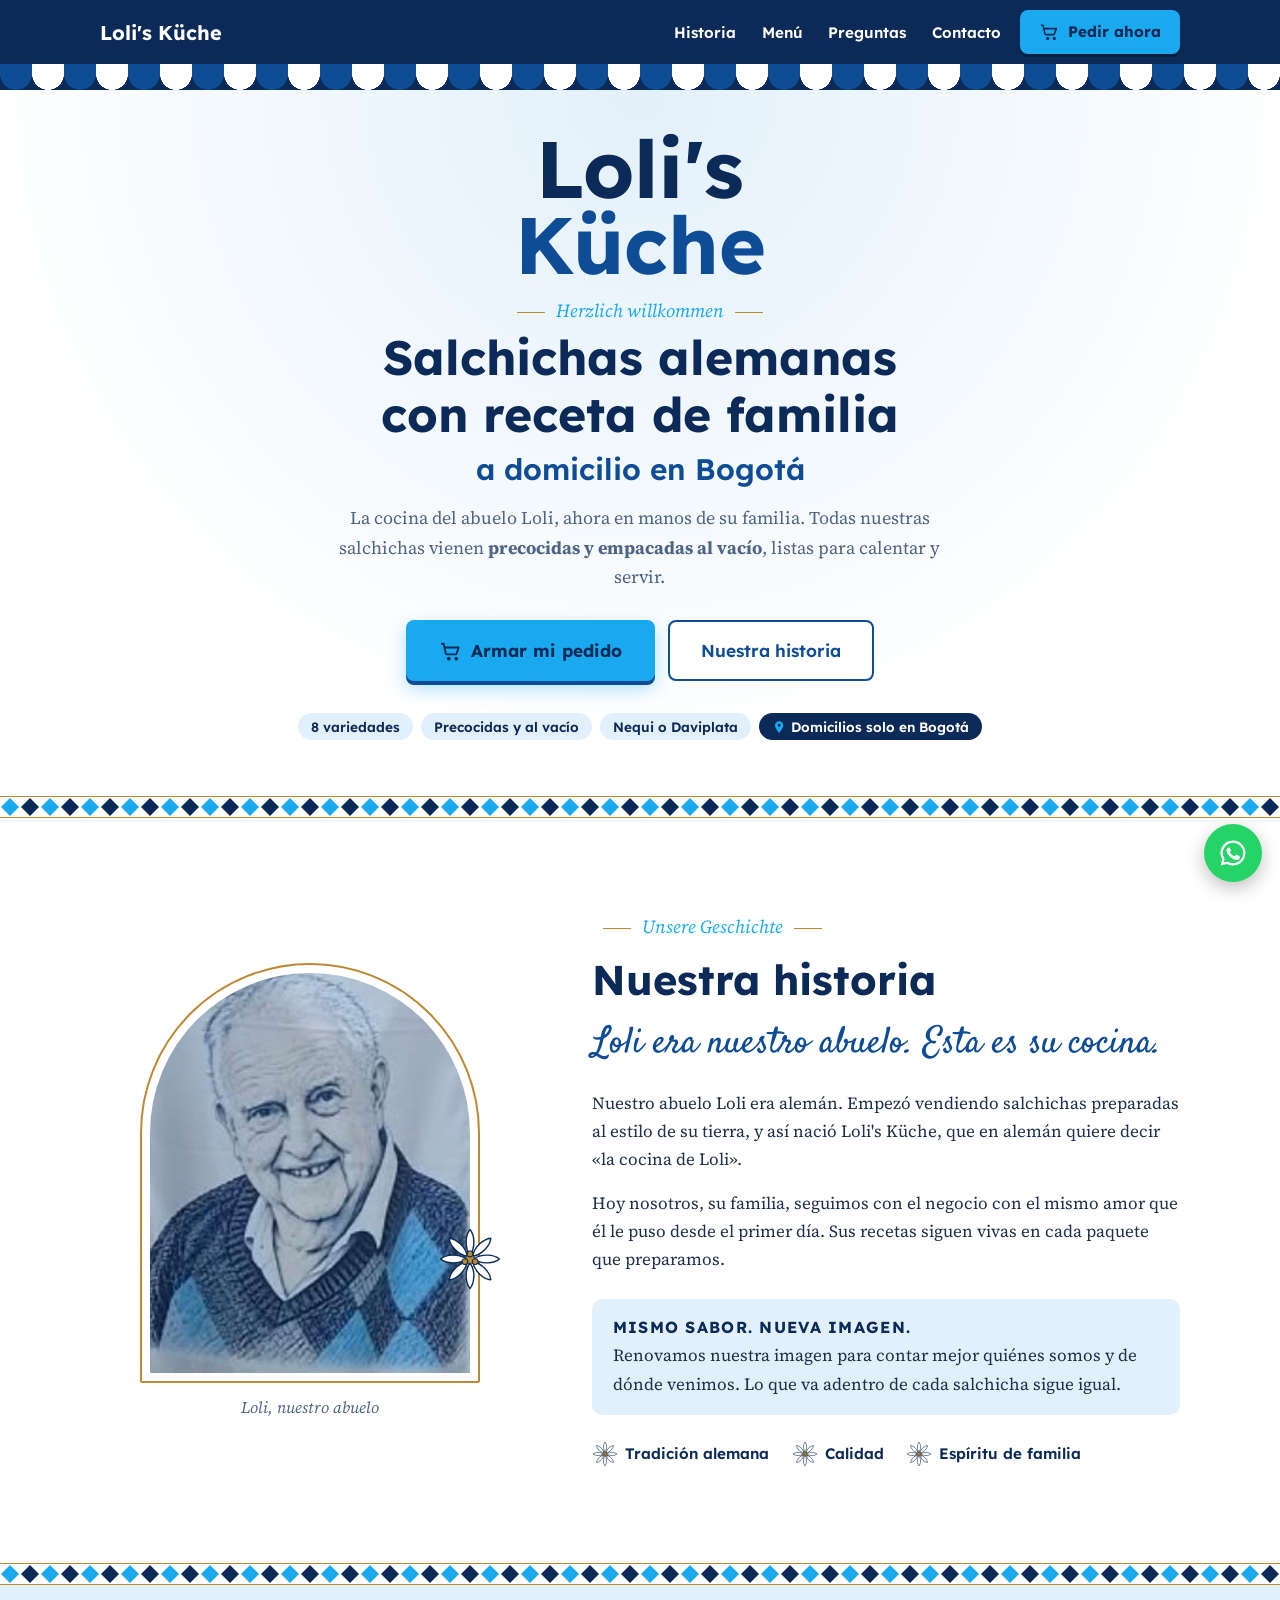
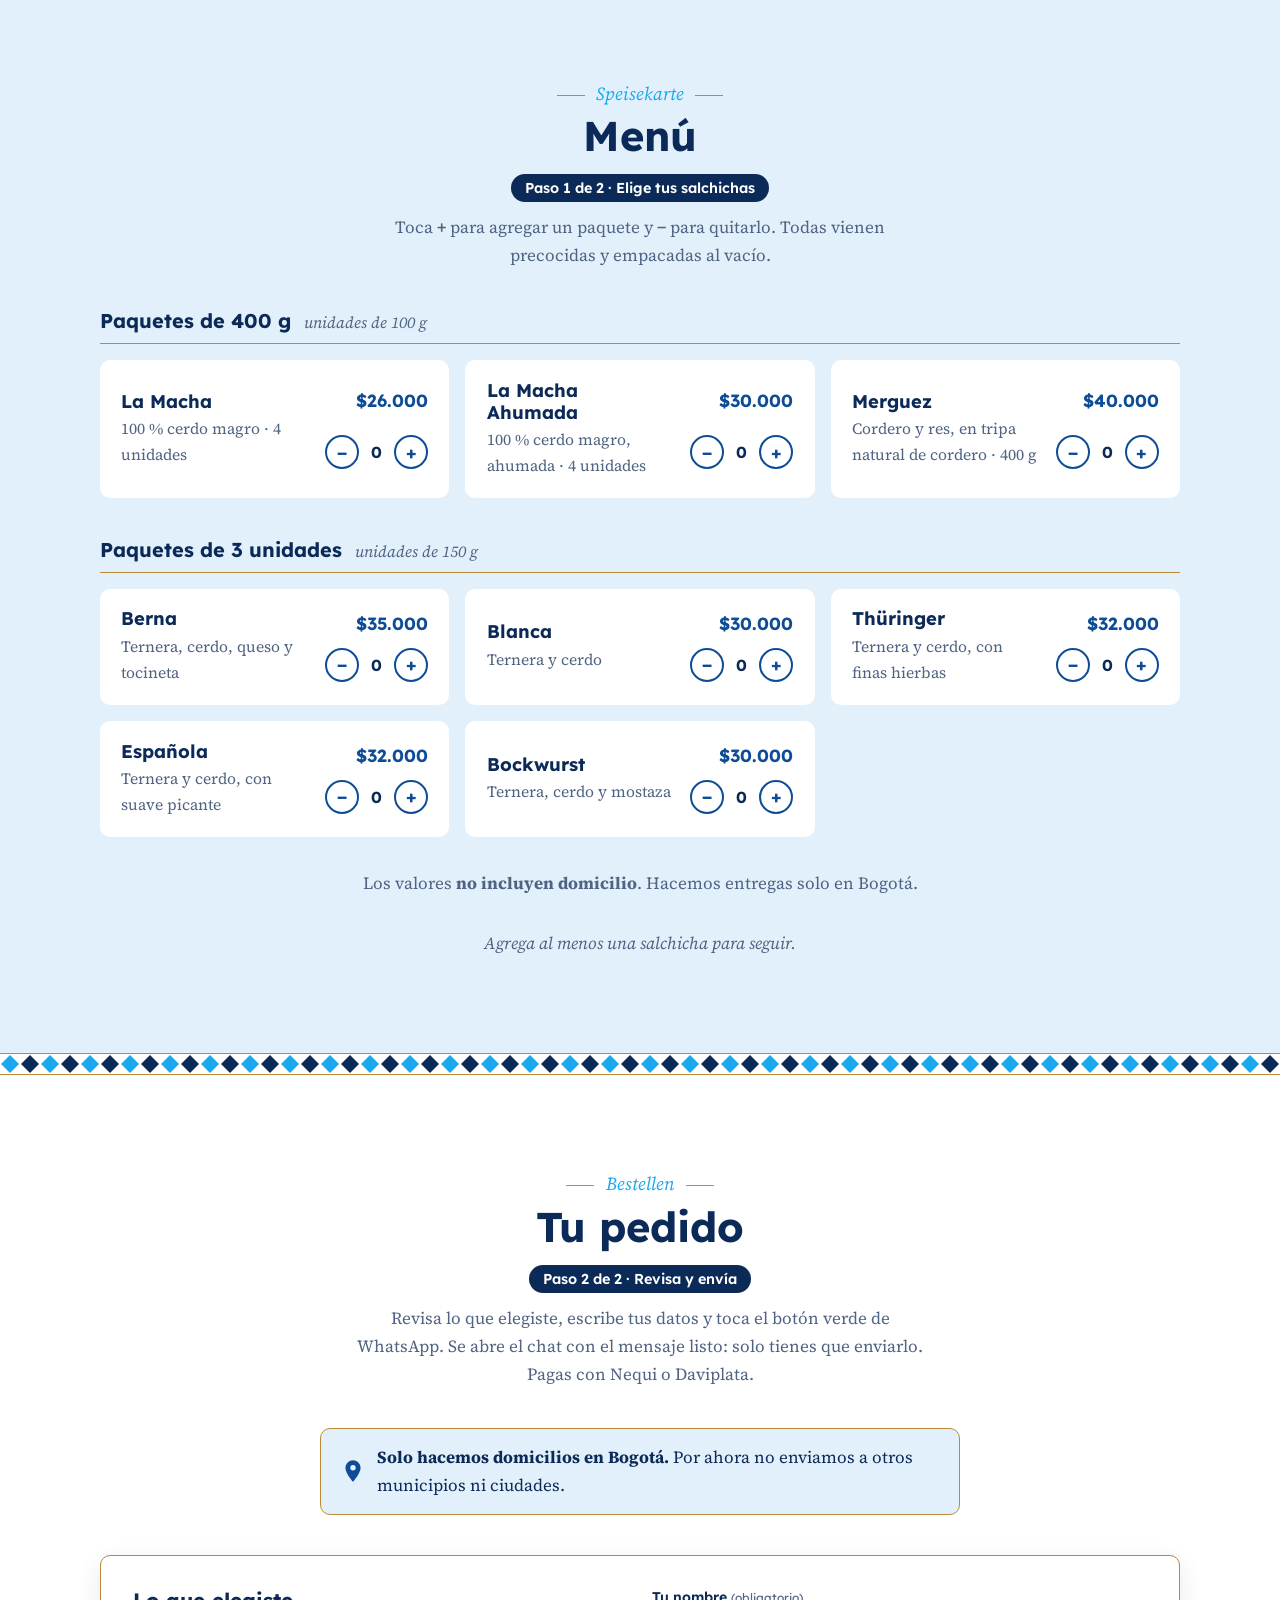
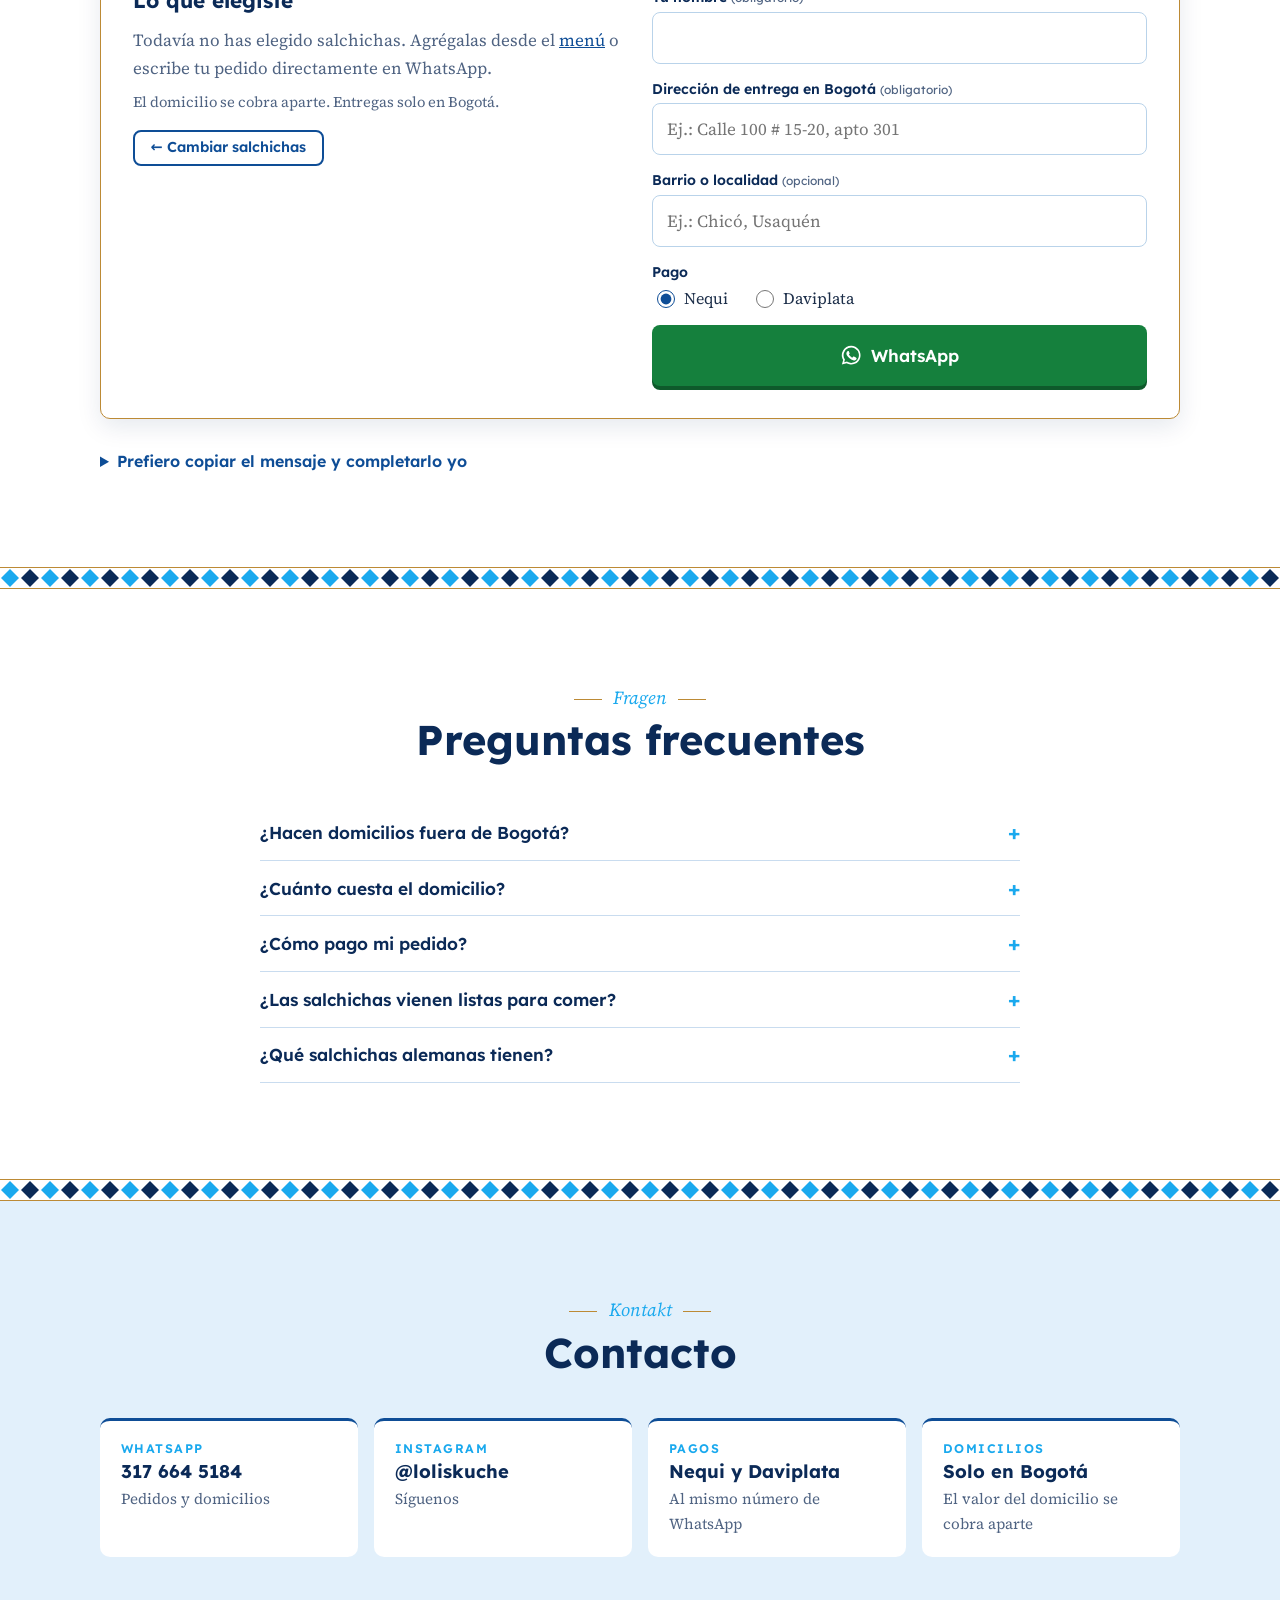
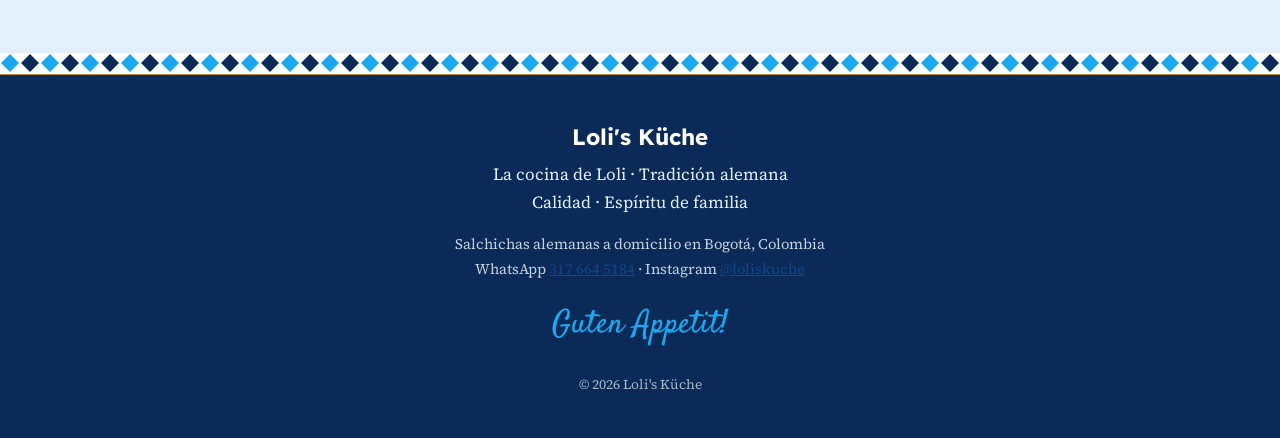
==== commit 0b7af348: "Loli's Küche: quitar 'Estás en' y deslizar al cambiar de sección - Se quita la etiqueta 'Estás en' d" ====
--- a/lolis-kuche/index.html
+++ b/lolis-kuche/index.html
@@ -132,7 +132,6 @@
         <span>Pedir<span class="cta-extra"> ahora</span></span>
         <span class="cta-count" id="ctaCount" hidden>0</span>
       </a>
-      <p class="where" aria-hidden="true">Estás en: <strong id="whereLabel">Inicio</strong></p>
     </div>
     <div class="awning" aria-hidden="true"></div>
   </header>
--- a/lolis-kuche/styles.css
+++ b/lolis-kuche/styles.css
@@ -409,15 +409,10 @@
   .qty { justify-self: start; }
 }
 
-@media (max-width: 360px) {
-  .brand__name { display: none; }
-}
 
 /* =========================================================
    Orientación: siempre saber dónde estás
    ========================================================= */
-.where { display: none; margin: 0; color: var(--pale); font: 400 .85rem var(--font-title); white-space: nowrap; }
-.where strong { display: inline-block; margin-left: .2em; padding: .2em .6em; border-radius: 999px; background: var(--sky); color: var(--navy); font-weight: 700; }
 
 .topbar__nav a[aria-current] { color: var(--sky); box-shadow: inset 0 -2px 0 var(--sky); }
 
@@ -427,12 +422,7 @@
   font: 600 .9rem var(--font-title);
 }
 
-/* La sección a la que llegaste se ilumina un momento */
-.section__head.is-arrived { animation: arrived 1.4s ease; border-radius: var(--radius); }
-@keyframes arrived {
-  0%, 35% { background: rgba(26, 169, 238, .22); box-shadow: 0 0 0 10px rgba(26, 169, 238, .22); }
-  100% { background: transparent; box-shadow: 0 0 0 10px transparent; }
-}
+/* Cambio de sección: desvanecer, saltar y aparecer */
 
 .menu-next { margin-top: 2rem; text-align: center; }
 .menu-next__hint { margin: 0; color: var(--muted); font-style: italic; }
@@ -470,7 +460,6 @@
 @media (max-width: 760px) {
   body { padding-bottom: calc(68px + env(safe-area-inset-bottom, 0px)); }
   .topbar__nav, #navCta, .wa-float, .cart-bar { display: none !important; }
-  .where { display: block; }
 
   .tabbar {
     position: fixed; left: 0; right: 0; bottom: 0; z-index: 70;
@@ -548,3 +537,7 @@
   .hero__actions .btn--ghost { display: none; }
 }
 .topbar .btn--cta[aria-current] { outline: 2px solid var(--white); outline-offset: 3px; }
+
+/* Respuesta inmediata al tocar un botón de la barra inferior */
+.tabbar a { transition: background-color .2s ease, color .2s ease, transform .12s ease; -webkit-tap-highlight-color: transparent; }
+.tabbar a:active { transform: scale(.94); }
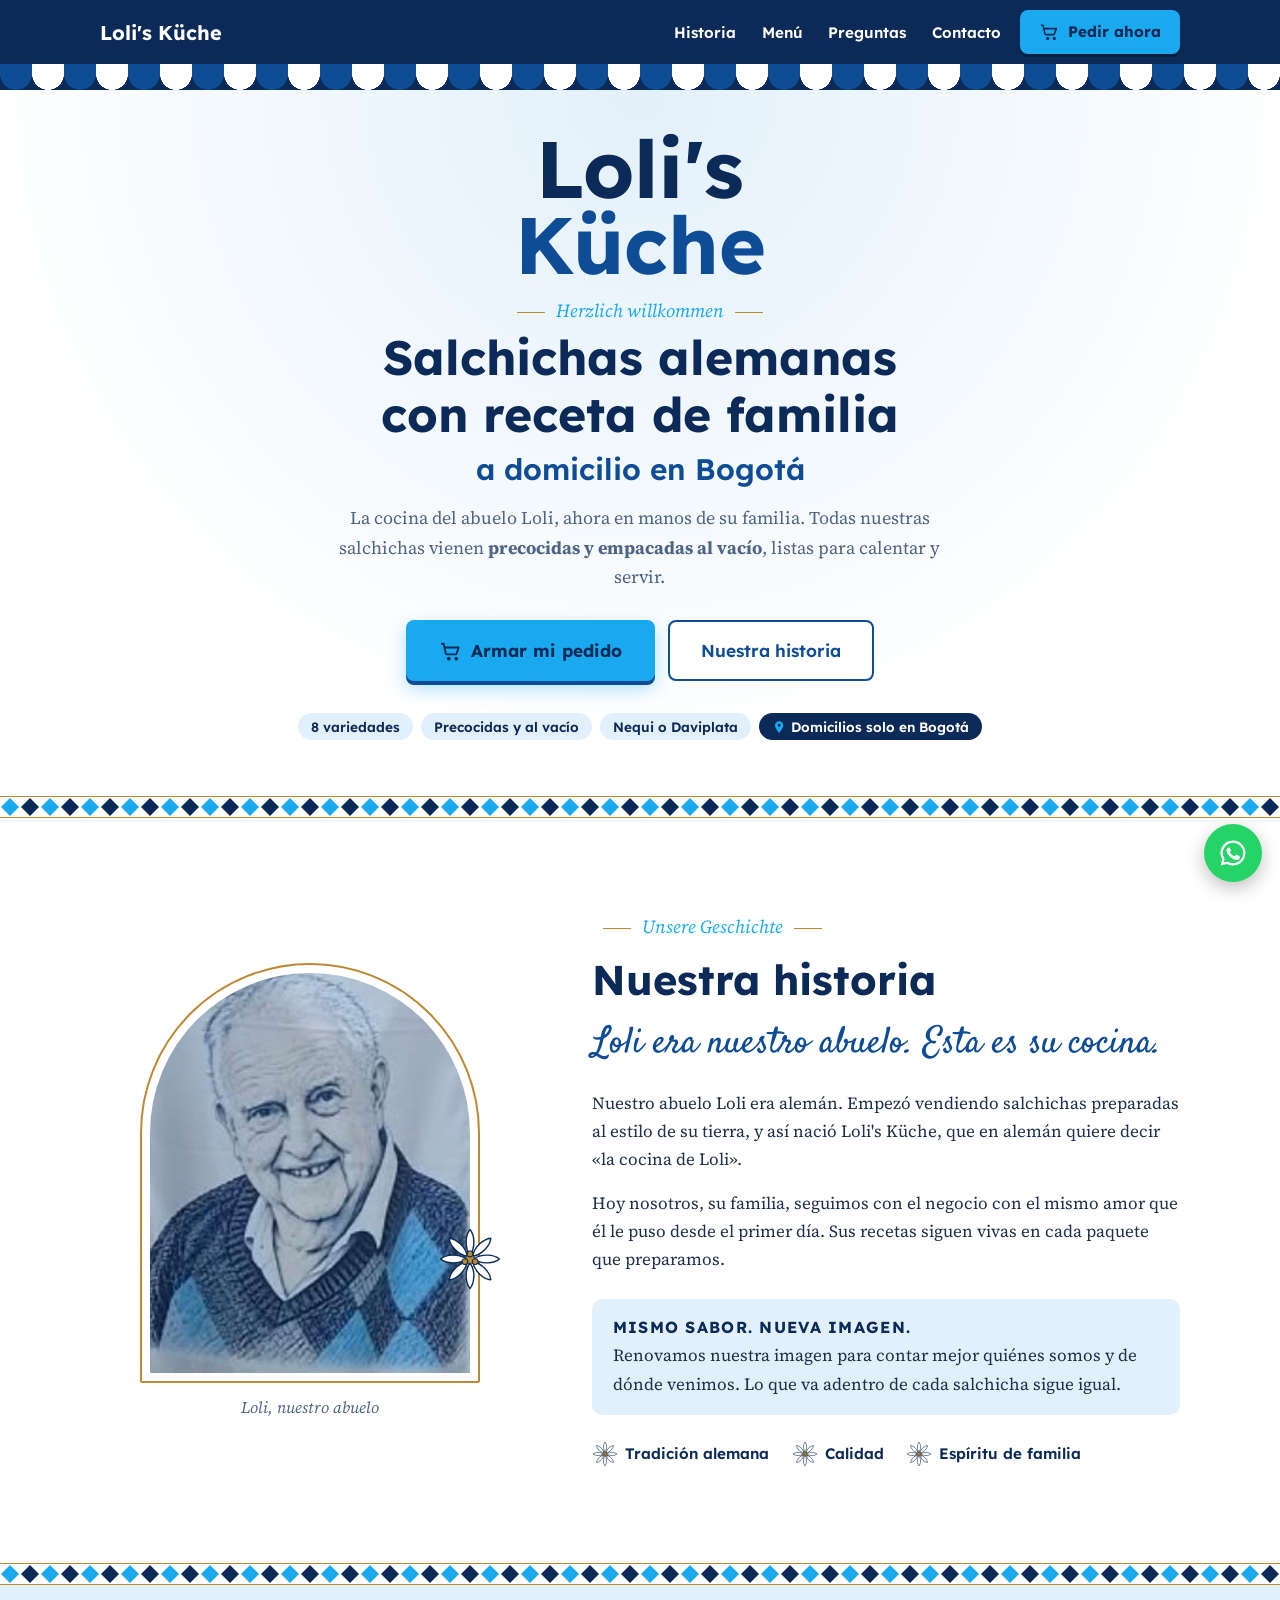
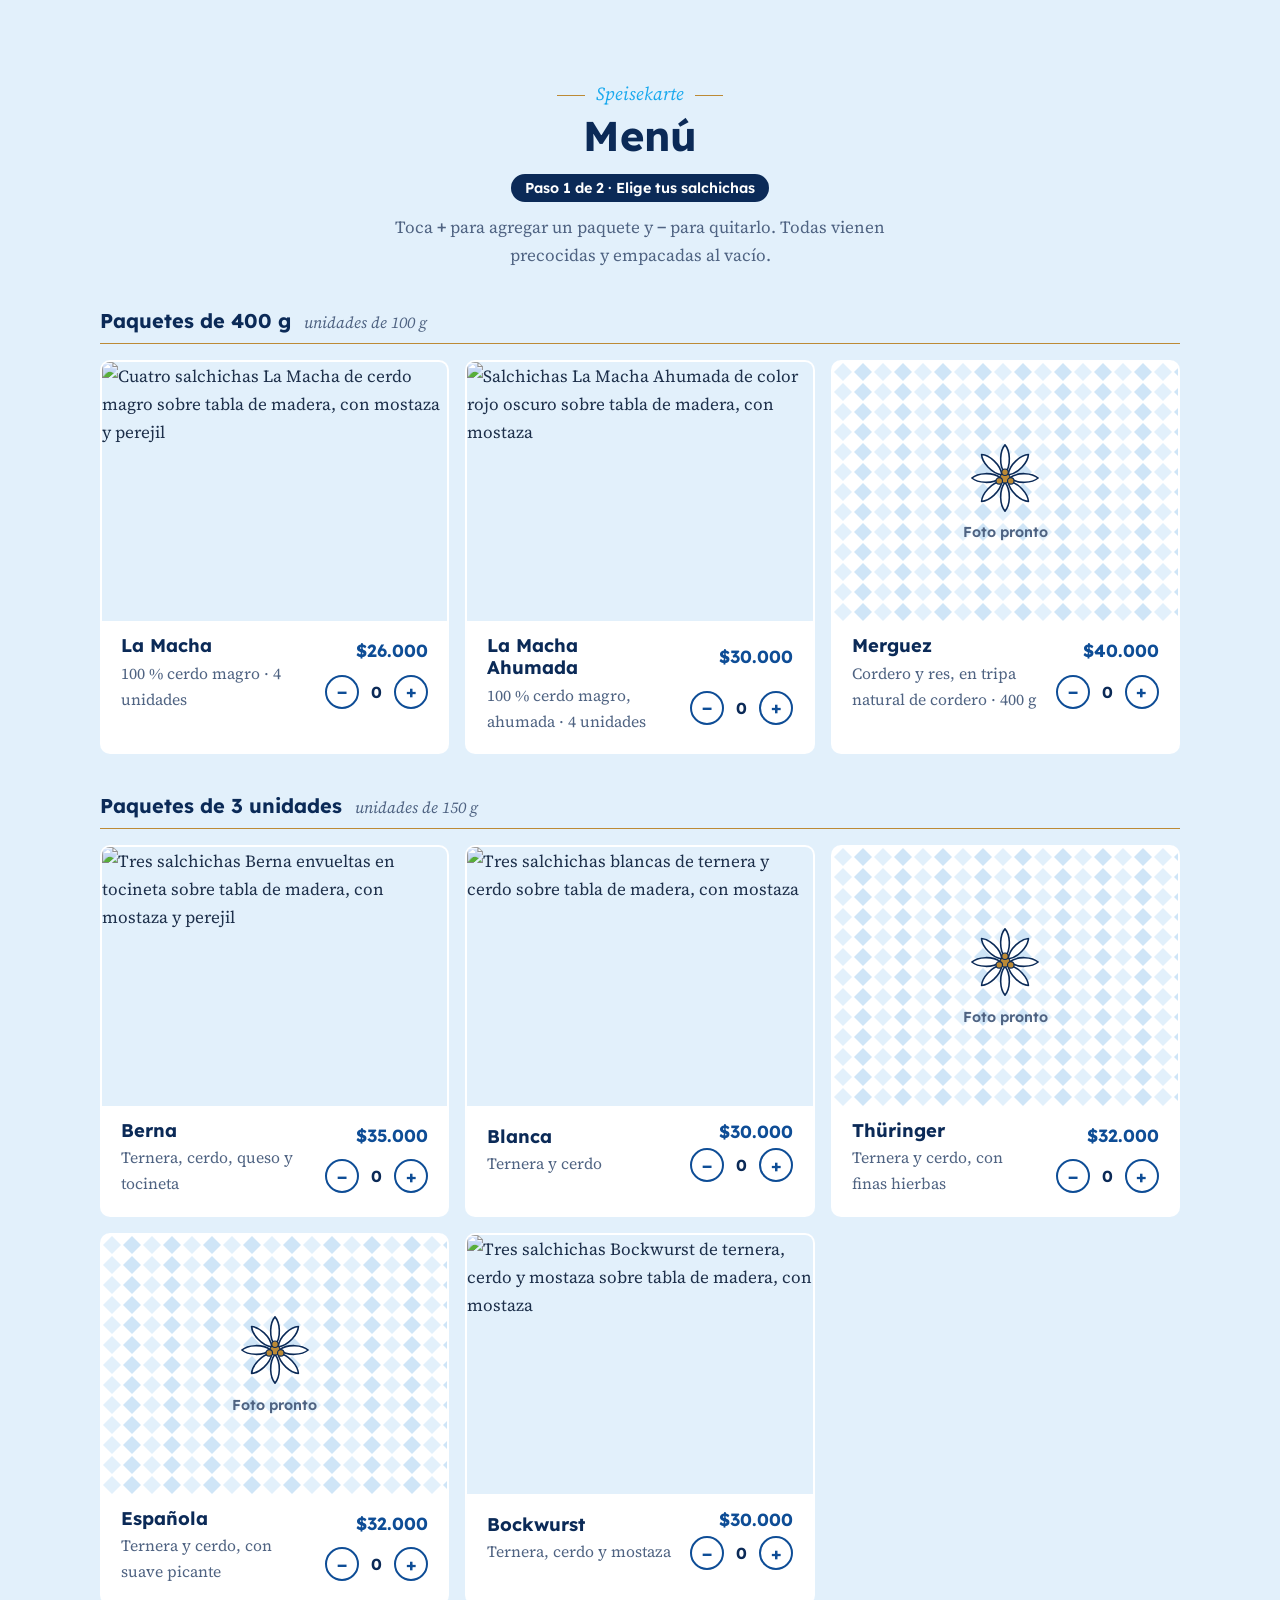
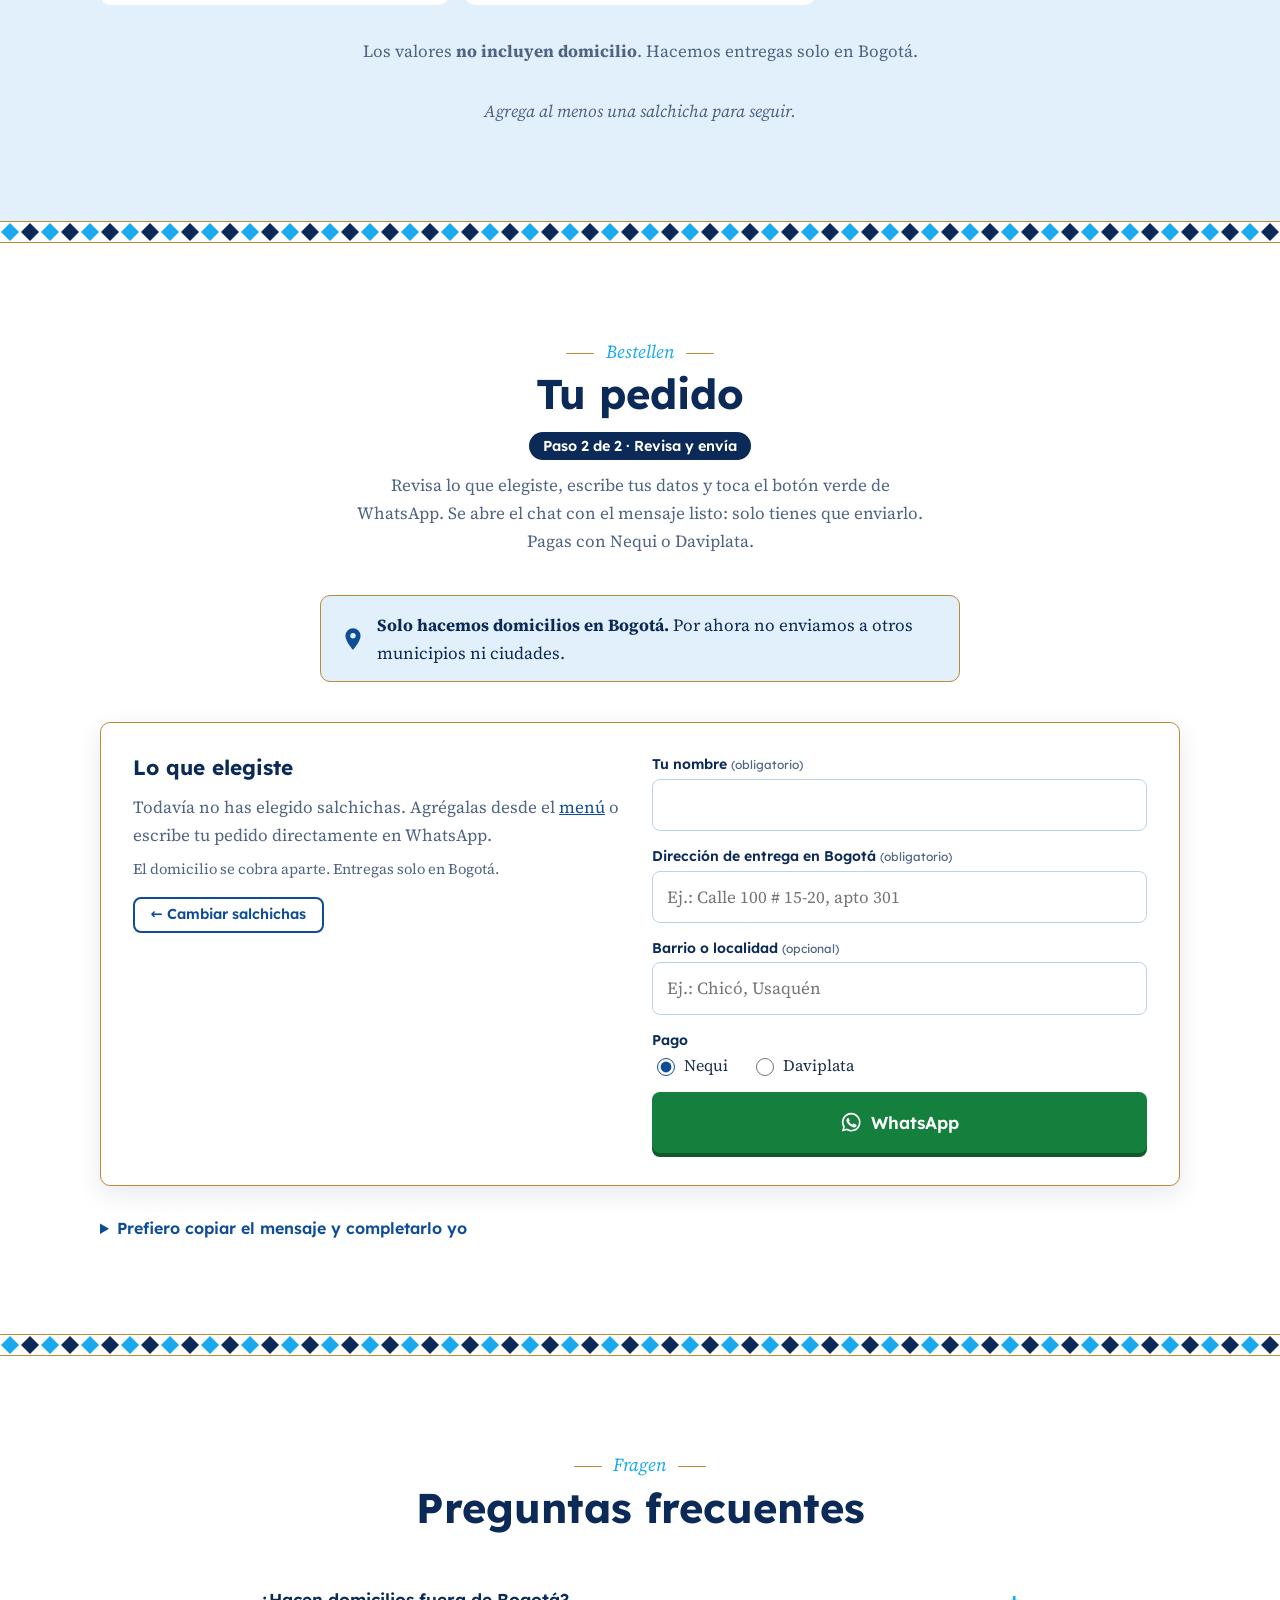
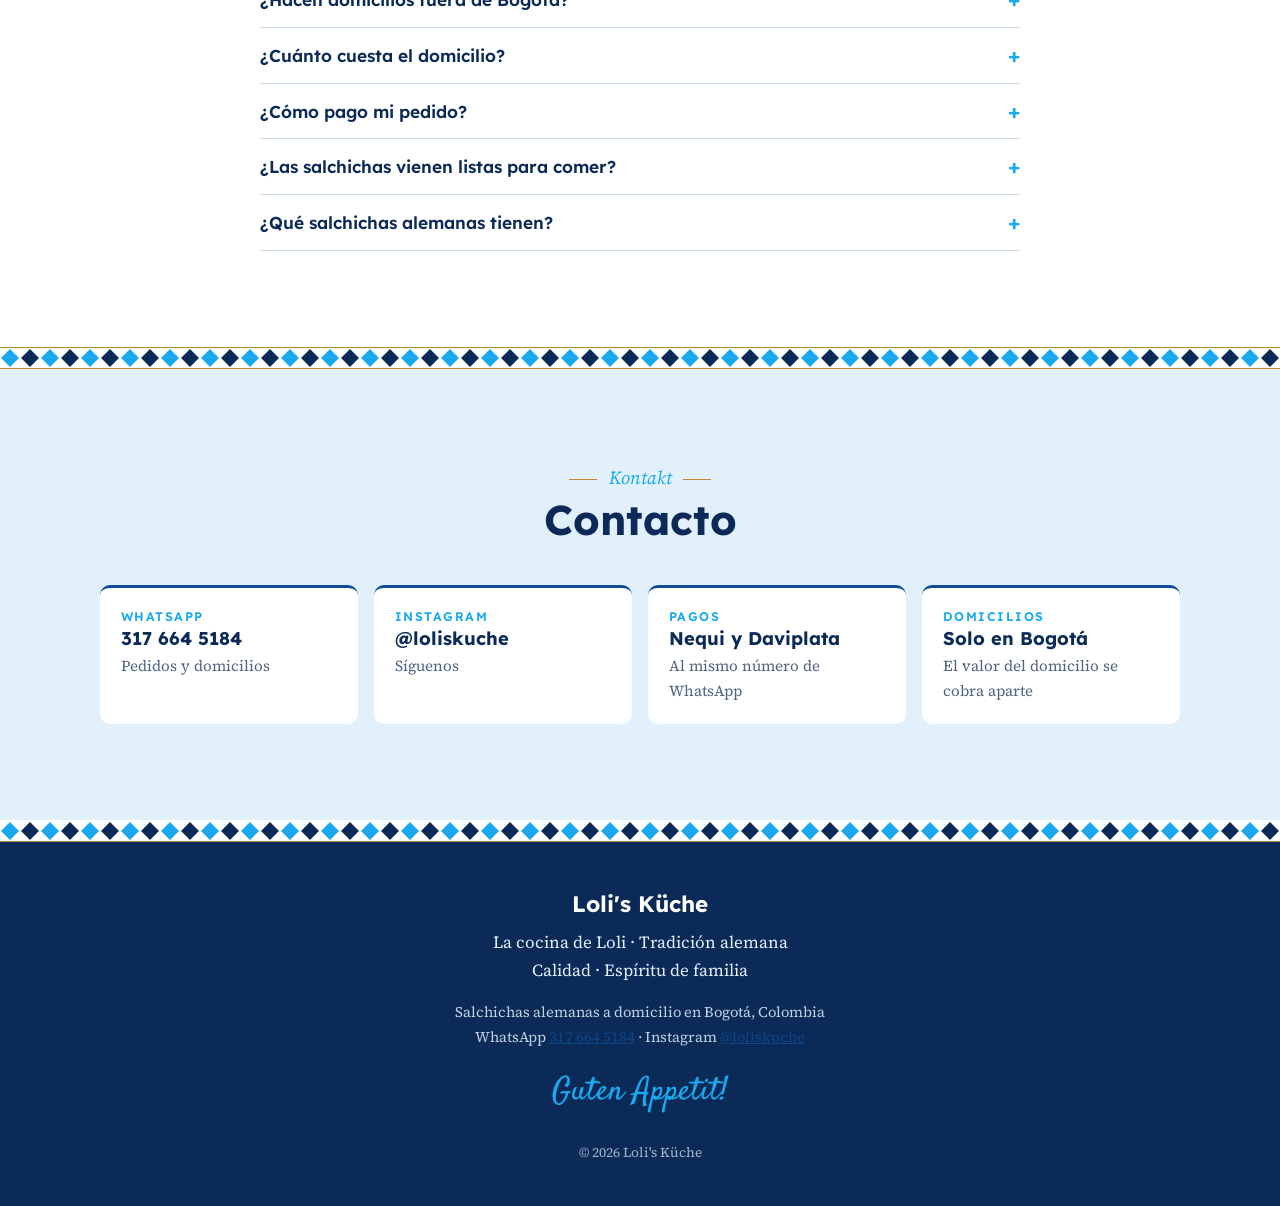
==== commit 4cff5641: "Loli's Küche: fotos de las salchichas en el menú Cada salchicha del menú muestra su foto (La Macha, " ====
--- a/lolis-kuche/index.html
+++ b/lolis-kuche/index.html
@@ -6,8 +6,8 @@
   <title>Salchichas alemanas a domicilio en Bogotá | Loli's Küche</title>
   <meta name="description" content="Salchichas alemanas con receta de familia: Thüringer, Bockwurst, Berna, Merguez y más. Precocidas y al vacío. Domicilios en Bogotá. Pide por WhatsApp.">
   <meta name="robots" content="index, follow">
-  <!-- Cambiar SITE_URL en estas etiquetas si la página se publica en otra dirección -->
-  <link rel="canonical" href="https://nicowolff581.github.io/app-informatica/lolis-kuche/">
+  <!-- Dirección oficial: https://loliskuche.pages.dev/ (cambiarla aquí, en el JSON-LD y en sitemap.xml si cambia) -->
+  <link rel="canonical" href="https://loliskuche.pages.dev/">
   <meta name="theme-color" content="#0B2A57">
   <meta name="geo.region" content="CO-DC">
   <meta name="geo.placename" content="Bogotá">
@@ -17,8 +17,8 @@
   <meta property="og:site_name" content="Loli's Küche">
   <meta property="og:title" content="Salchichas alemanas a domicilio en Bogotá | Loli's Küche">
   <meta property="og:description" content="La cocina del abuelo Loli: salchichas alemanas con receta de familia, precocidas y al vacío. Pide por WhatsApp y paga con Nequi o Daviplata.">
-  <meta property="og:url" content="https://nicowolff581.github.io/app-informatica/lolis-kuche/">
-  <meta property="og:image" content="https://nicowolff581.github.io/app-informatica/lolis-kuche/og-image.jpg">
+  <meta property="og:url" content="https://loliskuche.pages.dev/">
+  <meta property="og:image" content="https://loliskuche.pages.dev/og-image.jpg">
   <meta property="og:image:width" content="1200">
   <meta property="og:image:height" content="630">
   <meta property="og:image:alt" content="Logo de Loli's Küche, salchichas alemanas en Bogotá">
@@ -32,13 +32,13 @@
   {
     "@context": "https://schema.org",
     "@type": "FoodEstablishment",
-    "@id": "https://nicowolff581.github.io/app-informatica/lolis-kuche/#negocio",
+    "@id": "https://loliskuche.pages.dev/#negocio",
     "name": "Loli's Küche",
     "alternateName": "La cocina de Loli",
     "description": "Salchichas alemanas con receta de familia, precocidas y empacadas al vacío, con domicilio en Bogotá.",
-    "url": "https://nicowolff581.github.io/app-informatica/lolis-kuche/",
-    "logo": "https://nicowolff581.github.io/app-informatica/lolis-kuche/logo.png",
-    "image": "https://nicowolff581.github.io/app-informatica/lolis-kuche/og-image.jpg",
+    "url": "https://loliskuche.pages.dev/",
+    "logo": "https://loliskuche.pages.dev/logo.png",
+    "image": "https://loliskuche.pages.dev/og-image.jpg",
     "telephone": "+57 317 664 5184",
     "servesCuisine": "Alemana",
     "priceRange": "$26.000 - $40.000 COP",
@@ -61,8 +61,8 @@
           "@type": "MenuSection",
           "name": "Paquetes de 400 g",
           "hasMenuItem": [
-            { "@type": "MenuItem", "name": "La Macha", "description": "100 % cerdo magro · 4 unidades de 100 g", "offers": { "@type": "Offer", "price": "26000", "priceCurrency": "COP" } },
-            { "@type": "MenuItem", "name": "La Macha Ahumada", "description": "100 % cerdo magro, ahumada · 4 unidades de 100 g", "offers": { "@type": "Offer", "price": "30000", "priceCurrency": "COP" } },
+            { "@type": "MenuItem", "name": "La Macha", "image": "https://loliskuche.pages.dev/img/la-macha.jpg", "description": "100 % cerdo magro · 4 unidades de 100 g", "offers": { "@type": "Offer", "price": "26000", "priceCurrency": "COP" } },
+            { "@type": "MenuItem", "name": "La Macha Ahumada", "image": "https://loliskuche.pages.dev/img/la-macha-ahumada.jpg", "description": "100 % cerdo magro, ahumada · 4 unidades de 100 g", "offers": { "@type": "Offer", "price": "30000", "priceCurrency": "COP" } },
             { "@type": "MenuItem", "name": "Merguez", "description": "Cordero y res, en tripa natural de cordero · 400 g", "offers": { "@type": "Offer", "price": "40000", "priceCurrency": "COP" } }
           ]
         },
@@ -70,11 +70,11 @@
           "@type": "MenuSection",
           "name": "Paquetes de 3 unidades de 150 g",
           "hasMenuItem": [
-            { "@type": "MenuItem", "name": "Berna", "description": "Ternera, cerdo, queso y tocineta", "offers": { "@type": "Offer", "price": "35000", "priceCurrency": "COP" } },
-            { "@type": "MenuItem", "name": "Blanca", "description": "Ternera y cerdo", "offers": { "@type": "Offer", "price": "30000", "priceCurrency": "COP" } },
+            { "@type": "MenuItem", "name": "Berna", "image": "https://loliskuche.pages.dev/img/berna.jpg", "description": "Ternera, cerdo, queso y tocineta", "offers": { "@type": "Offer", "price": "35000", "priceCurrency": "COP" } },
+            { "@type": "MenuItem", "name": "Blanca", "image": "https://loliskuche.pages.dev/img/blanca.jpg", "description": "Ternera y cerdo", "offers": { "@type": "Offer", "price": "30000", "priceCurrency": "COP" } },
             { "@type": "MenuItem", "name": "Thüringer", "description": "Ternera y cerdo, con finas hierbas", "offers": { "@type": "Offer", "price": "32000", "priceCurrency": "COP" } },
             { "@type": "MenuItem", "name": "Española", "description": "Ternera y cerdo, con suave picante", "offers": { "@type": "Offer", "price": "32000", "priceCurrency": "COP" } },
-            { "@type": "MenuItem", "name": "Bockwurst", "description": "Ternera, cerdo y mostaza", "offers": { "@type": "Offer", "price": "30000", "priceCurrency": "COP" } }
+            { "@type": "MenuItem", "name": "Bockwurst", "image": "https://loliskuche.pages.dev/img/bockwurst.jpg", "description": "Ternera, cerdo y mostaza", "offers": { "@type": "Offer", "price": "30000", "priceCurrency": "COP" } }
           ]
         }
       ]
@@ -218,6 +218,7 @@
           <h3 class="menu-group__title">Paquetes de 400 g <span>unidades de 100 g</span></h3>
           <ul class="menu-list">
             <li class="item" data-name="La Macha" data-price="26000">
+              <img class="item__photo" src="img/la-macha.webp" srcset="img/la-macha-360.webp 360w, img/la-macha.webp 720w" sizes="(max-width: 760px) 92vw, 340px" width="720" height="720" loading="lazy" decoding="async" alt="Cuatro salchichas La Macha de cerdo magro sobre tabla de madera, con mostaza y perejil">
               <div class="item__info">
                 <h4>La Macha</h4>
                 <p>100 % cerdo magro · 4 unidades</p>
@@ -230,6 +231,7 @@
               </div>
             </li>
             <li class="item" data-name="La Macha Ahumada" data-price="30000">
+              <img class="item__photo" src="img/la-macha-ahumada.webp" srcset="img/la-macha-ahumada-360.webp 360w, img/la-macha-ahumada.webp 720w" sizes="(max-width: 760px) 92vw, 340px" width="720" height="720" loading="lazy" decoding="async" alt="Salchichas La Macha Ahumada de color rojo oscuro sobre tabla de madera, con mostaza">
               <div class="item__info">
                 <h4>La Macha Ahumada</h4>
                 <p>100 % cerdo magro, ahumada · 4 unidades</p>
@@ -242,6 +244,7 @@
               </div>
             </li>
             <li class="item" data-name="Merguez" data-price="40000">
+              <div class="item__photo item__photo--empty" aria-hidden="true"><svg class="edelweiss edelweiss--lg"><use href="#edelweiss"/></svg><span>Foto pronto</span></div>
               <div class="item__info">
                 <h4>Merguez</h4>
                 <p>Cordero y res, en tripa natural de cordero · 400 g</p>
@@ -260,6 +263,7 @@
           <h3 class="menu-group__title">Paquetes de 3 unidades <span>unidades de 150 g</span></h3>
           <ul class="menu-list">
             <li class="item" data-name="Berna" data-price="35000">
+              <img class="item__photo" src="img/berna.webp" srcset="img/berna-360.webp 360w, img/berna.webp 720w" sizes="(max-width: 760px) 92vw, 340px" width="720" height="720" loading="lazy" decoding="async" alt="Tres salchichas Berna envueltas en tocineta sobre tabla de madera, con mostaza y perejil">
               <div class="item__info">
                 <h4>Berna</h4>
                 <p>Ternera, cerdo, queso y tocineta</p>
@@ -272,6 +276,7 @@
               </div>
             </li>
             <li class="item" data-name="Blanca" data-price="30000">
+              <img class="item__photo" src="img/blanca.webp" srcset="img/blanca-360.webp 360w, img/blanca.webp 720w" sizes="(max-width: 760px) 92vw, 340px" width="720" height="720" loading="lazy" decoding="async" alt="Tres salchichas blancas de ternera y cerdo sobre tabla de madera, con mostaza">
               <div class="item__info">
                 <h4>Blanca</h4>
                 <p>Ternera y cerdo</p>
@@ -284,6 +289,7 @@
               </div>
             </li>
             <li class="item" data-name="Thüringer" data-price="32000">
+              <div class="item__photo item__photo--empty" aria-hidden="true"><svg class="edelweiss edelweiss--lg"><use href="#edelweiss"/></svg><span>Foto pronto</span></div>
               <div class="item__info">
                 <h4>Thüringer</h4>
                 <p>Ternera y cerdo, con finas hierbas</p>
@@ -296,6 +302,7 @@
               </div>
             </li>
             <li class="item" data-name="Española" data-price="32000">
+              <div class="item__photo item__photo--empty" aria-hidden="true"><svg class="edelweiss edelweiss--lg"><use href="#edelweiss"/></svg><span>Foto pronto</span></div>
               <div class="item__info">
                 <h4>Española</h4>
                 <p>Ternera y cerdo, con suave picante</p>
@@ -308,6 +315,7 @@
               </div>
             </li>
             <li class="item" data-name="Bockwurst" data-price="30000">
+              <img class="item__photo" src="img/bockwurst.webp" srcset="img/bockwurst-360.webp 360w, img/bockwurst.webp 720w" sizes="(max-width: 760px) 92vw, 340px" width="720" height="720" loading="lazy" decoding="async" alt="Tres salchichas Bockwurst de ternera, cerdo y mostaza sobre tabla de madera, con mostaza">
               <div class="item__info">
                 <h4>Bockwurst</h4>
                 <p>Ternera, cerdo y mostaza</p>
--- a/lolis-kuche/styles.css
+++ b/lolis-kuche/styles.css
@@ -225,7 +225,7 @@
 
 .menu-list { list-style: none; padding: 0; margin: 0; display: grid; grid-template-columns: repeat(auto-fill, minmax(min(100%, 320px), 1fr)); gap: 1rem; }
 .item {
-  display: grid; grid-template-columns: minmax(0, 1fr) auto; grid-template-areas: "info price" "info qty";
+  display: grid; grid-template-columns: minmax(0, 1fr) auto; grid-template-areas: "photo photo" "info price" "info qty";
   gap: .4rem 1rem; align-items: center;
   padding: 1.1rem 1.2rem;
   background: var(--white); border-radius: var(--radius);
@@ -404,7 +404,7 @@
   .cta-extra { display: none; }
   .topbar .btn--cta { padding: .6em .9em; }
   .contact { grid-template-columns: minmax(0, 1fr); }
-  .item { grid-template-columns: minmax(0, 1fr); grid-template-areas: "info" "price" "qty"; }
+  .item { grid-template-columns: minmax(0, 1fr); grid-template-areas: "photo" "info" "price" "qty"; }
   .item__price { text-align: left; }
   .qty { justify-self: start; }
 }
@@ -541,3 +541,33 @@
 /* Respuesta inmediata al tocar un botón de la barra inferior */
 .tabbar a { transition: background-color .2s ease, color .2s ease, transform .12s ease; -webkit-tap-highlight-color: transparent; }
 .tabbar a:active { transform: scale(.94); }
+
+/* Espacio para el aviso de Netlify (plan gratis), que va fijo abajo a la derecha */
+body.has-host-badge .wa-float { bottom: 76px; }
+body.has-host-badge .wa-float.is-raised { bottom: 142px; }
+body.has-host-badge .cart-bar { bottom: 60px; border-radius: 12px; left: 16px; right: 16px; }
+body.has-host-badge .toast { bottom: 84px; }
+body.has-host-badge .scroll-hint { bottom: 76px; }
+@media (max-width: 760px) {
+  body.has-host-badge { padding-bottom: calc(124px + env(safe-area-inset-bottom, 0px)); }
+  body.has-host-badge .tabbar { padding-bottom: calc(58px + env(safe-area-inset-bottom, 0px)); }
+  body.has-host-badge .toast { bottom: calc(136px + env(safe-area-inset-bottom, 0px)); }
+  body.has-host-badge .scroll-hint { bottom: calc(142px + env(safe-area-inset-bottom, 0px)); }
+}
+
+/* Fotos de las salchichas en el menú */
+.item { overflow: hidden; align-content: start; }
+.item__photo {
+  grid-area: photo;
+  width: calc(100% + 2.4rem); max-width: none; margin: -1.1rem -1.2rem .5rem;
+  aspect-ratio: 4 / 3; object-fit: cover;
+  background: var(--pale);
+}
+.item__photo--empty {
+  display: flex; flex-direction: column; align-items: center; justify-content: center; gap: .6rem;
+  background:
+    url("data:image/svg+xml,%3Csvg xmlns='http://www.w3.org/2000/svg' width='40' height='20'%3E%3Cpath d='M10 1 19 10 10 19 1 10Z' fill='%23E2F0FB'/%3E%3Cpath d='M30 1 39 10 30 19 21 10Z' fill='%23cfe5f7'/%3E%3C/svg%3E") 0 0 / 40px 20px,
+    var(--white);
+  color: var(--muted); font: 600 .9rem var(--font-title);
+}
+.item.is-picked .item__photo { filter: saturate(1.08); }
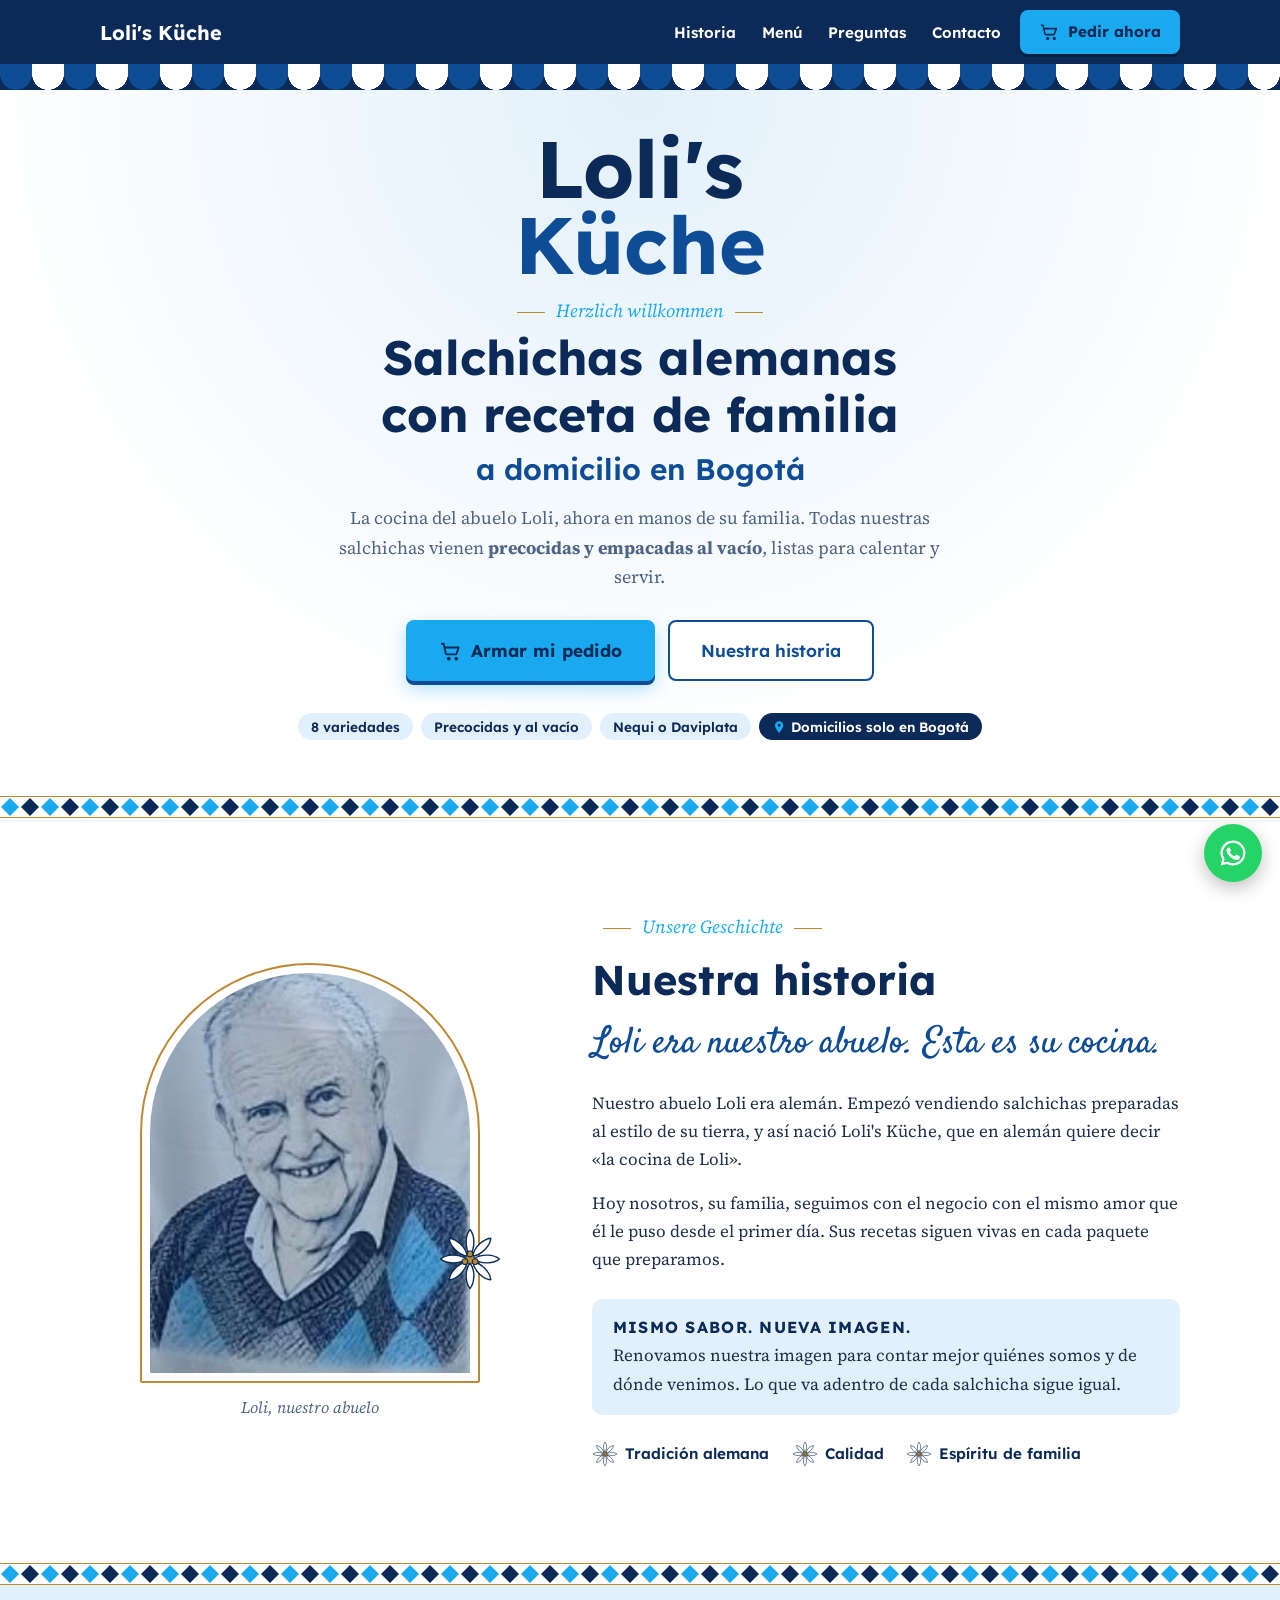
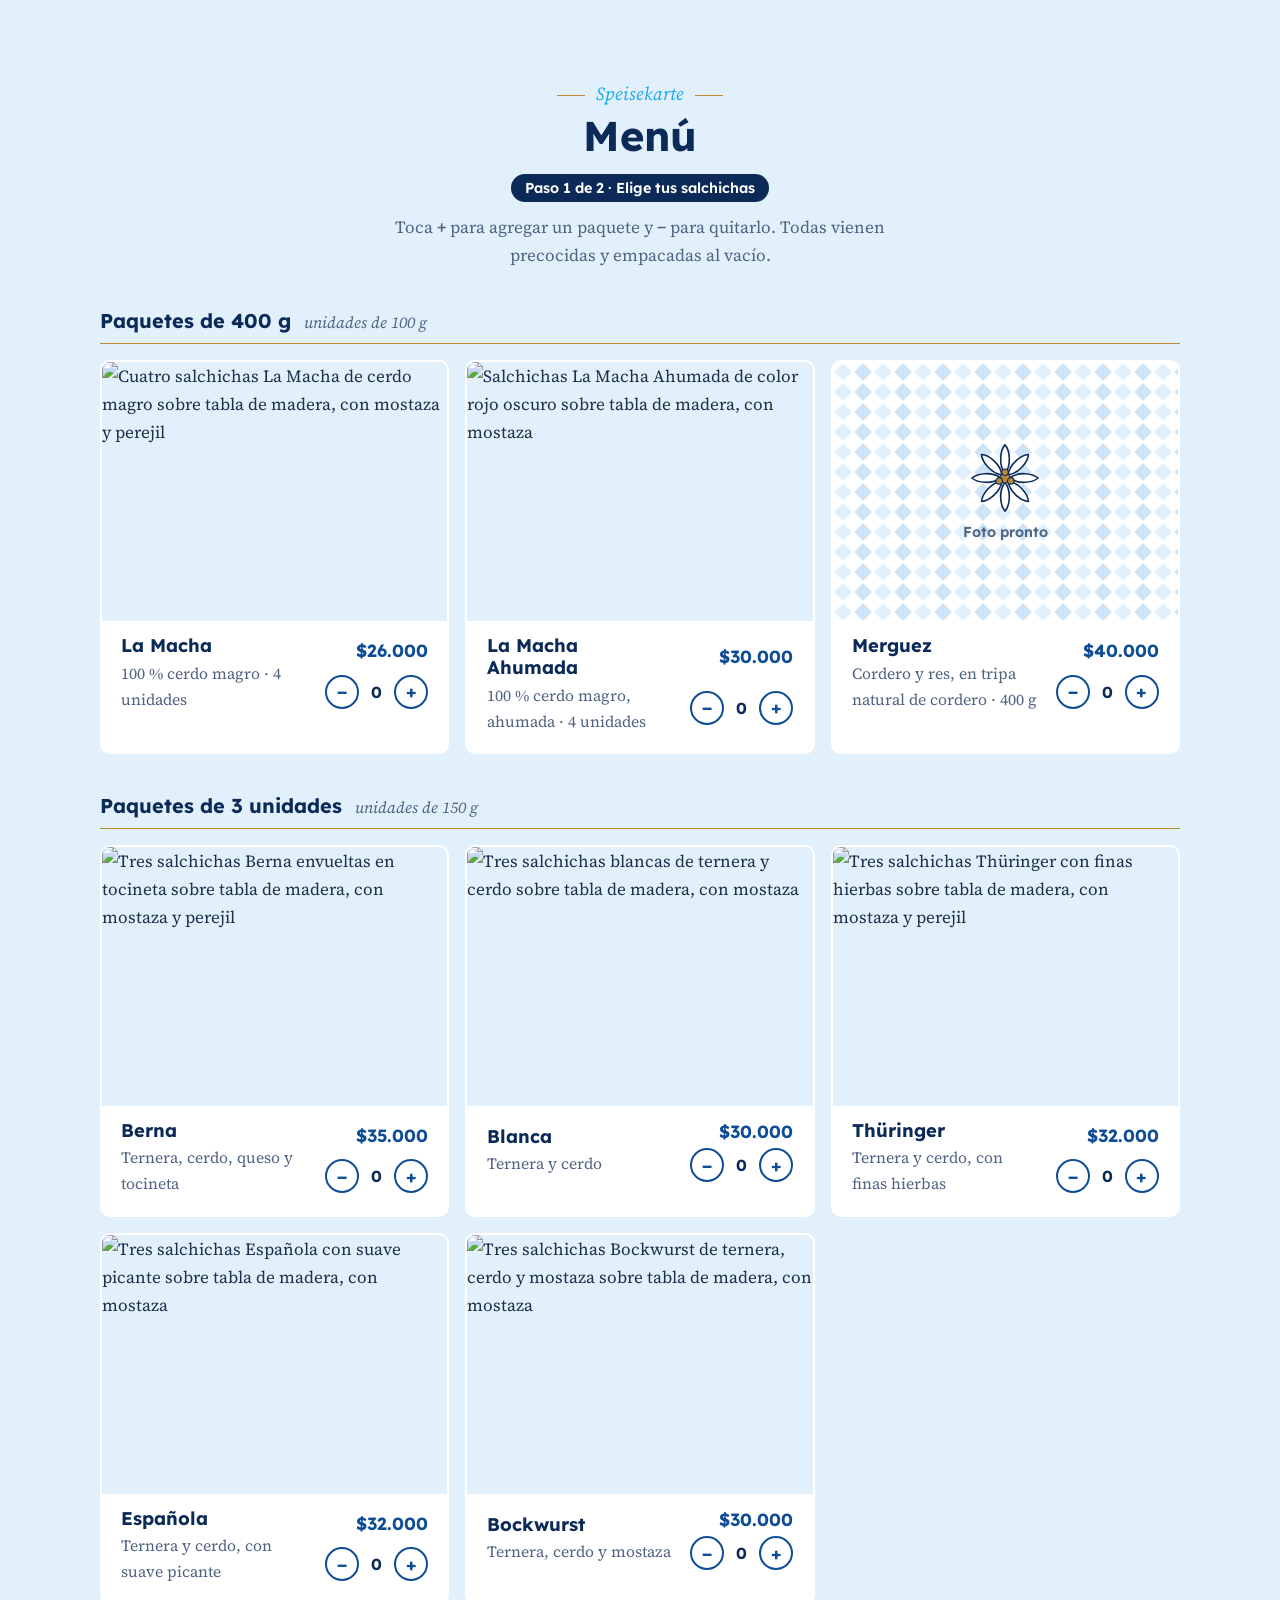
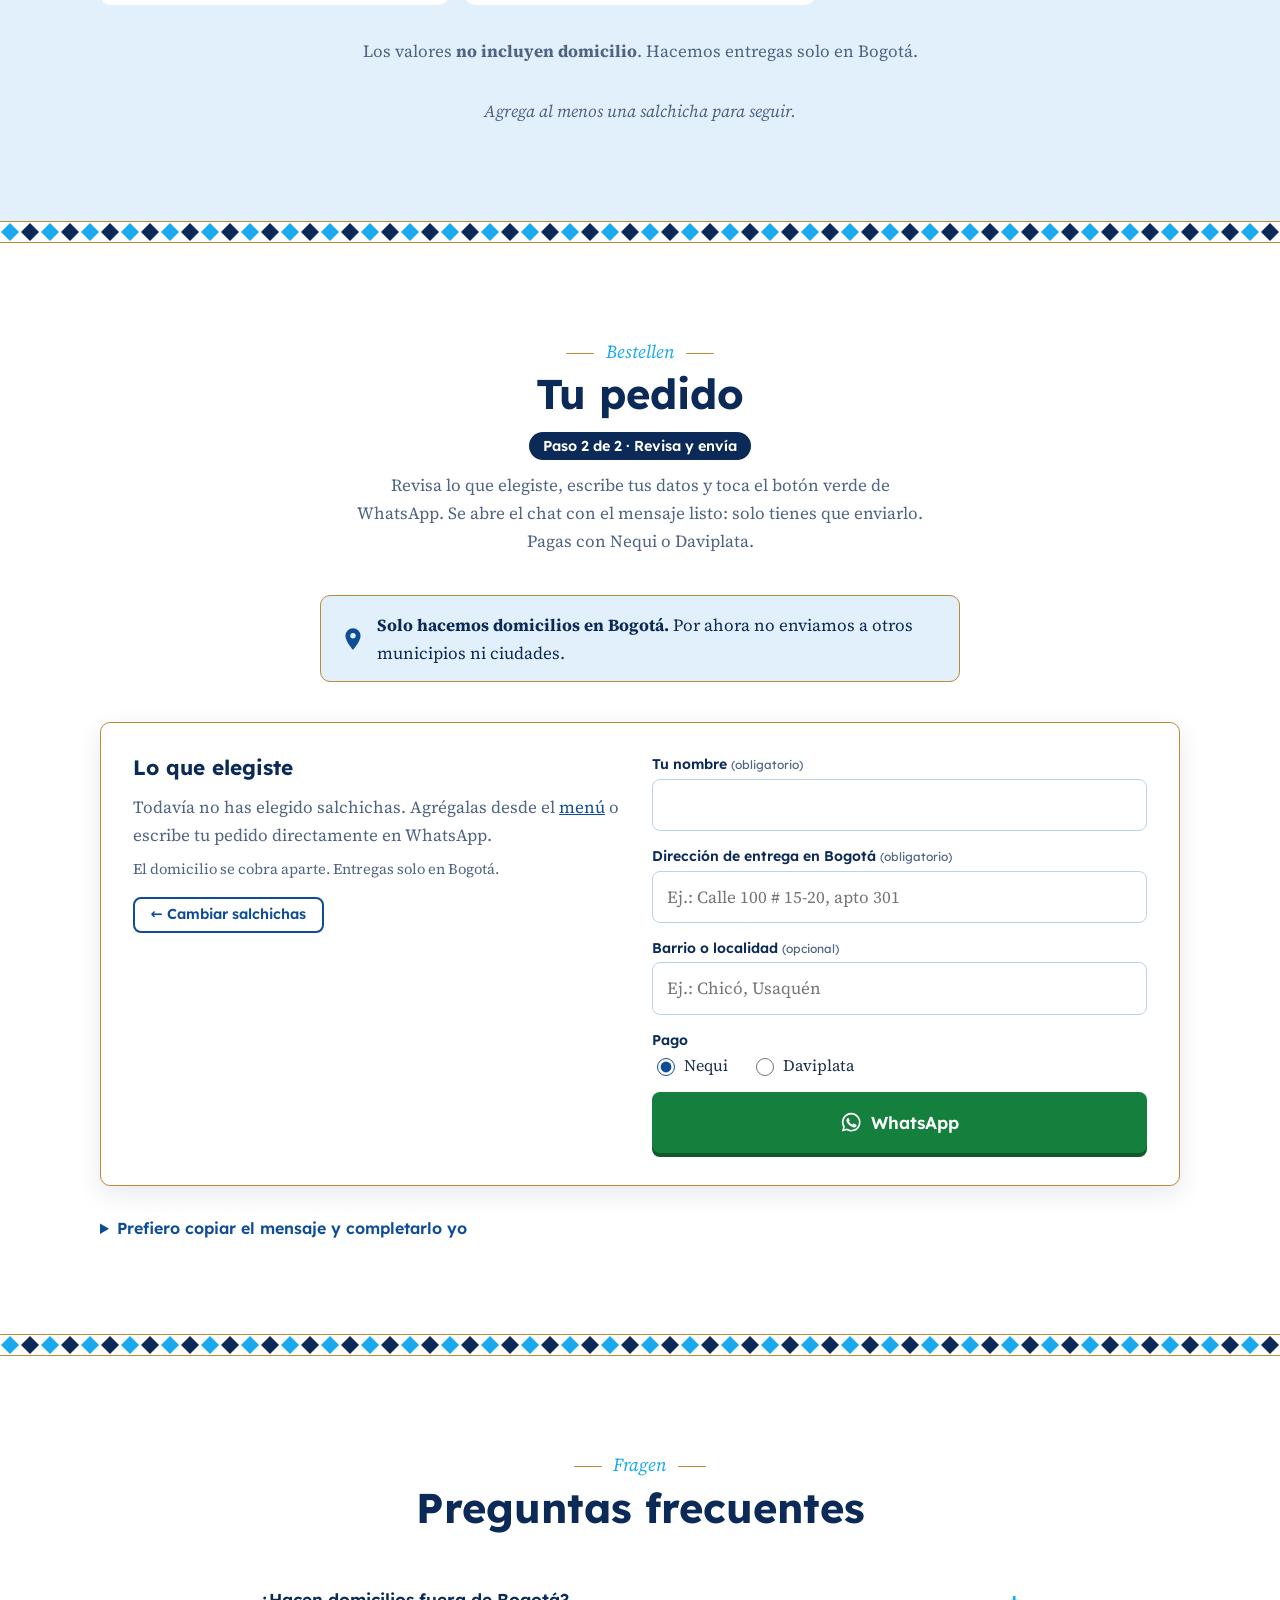
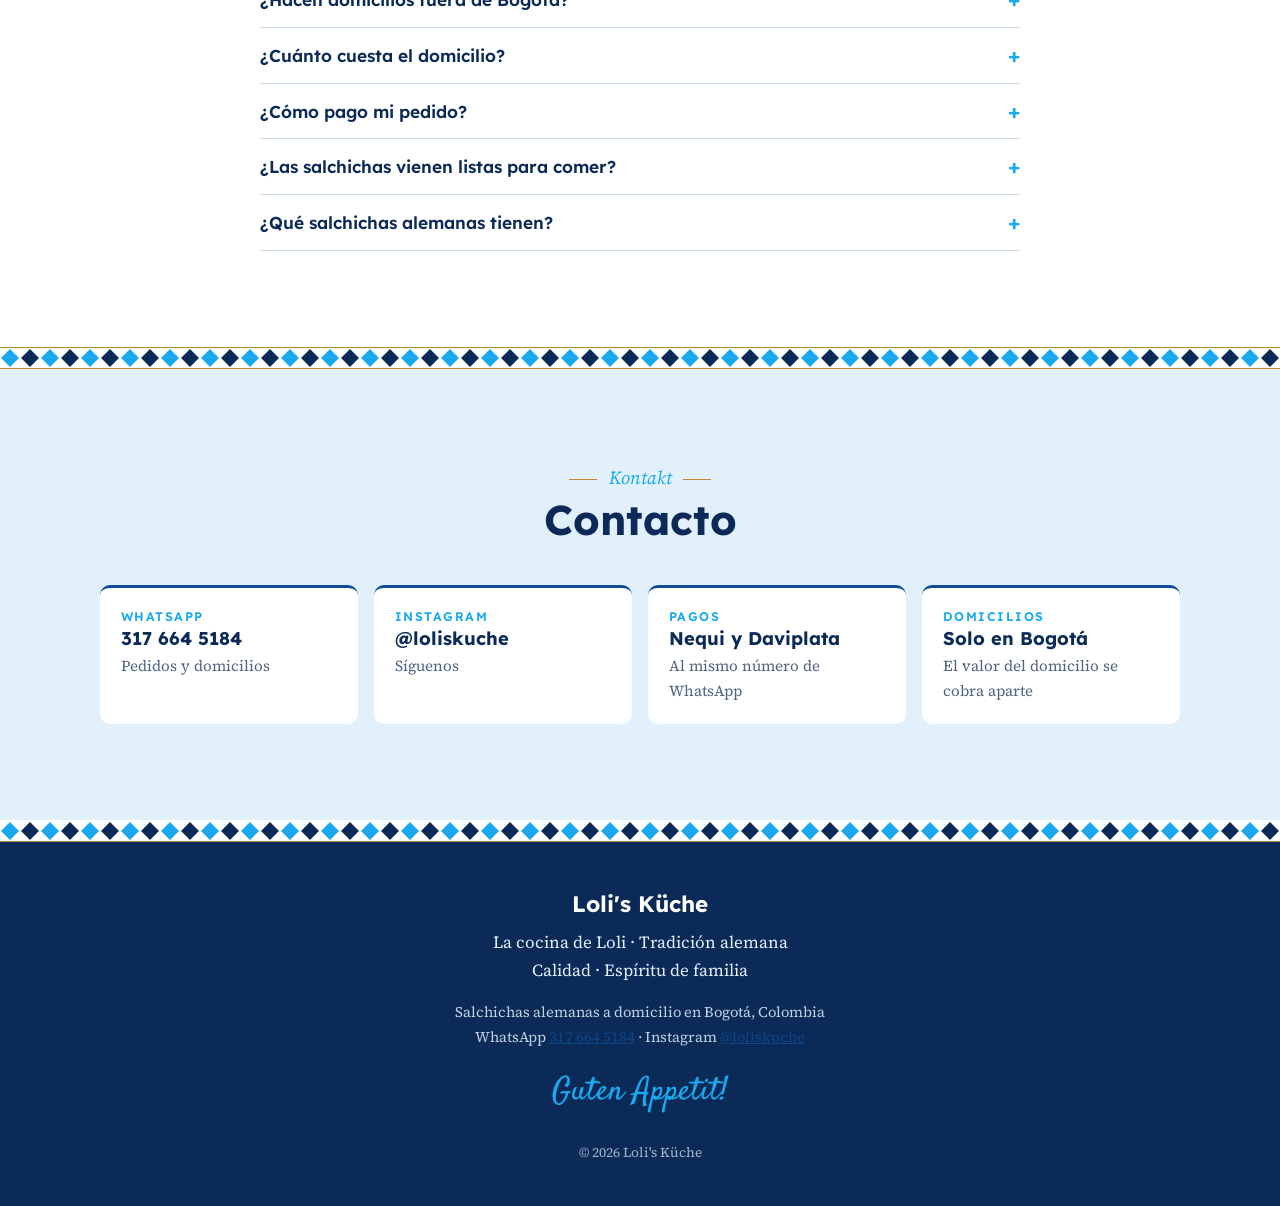
==== commit cb2887e6: "Loli's Küche: fotos de la Thüringer y la Española Solo la Merguez queda sin foto.  Co-Authored-By: C" ====
--- a/lolis-kuche/index.html
+++ b/lolis-kuche/index.html
@@ -72,8 +72,8 @@
           "hasMenuItem": [
             { "@type": "MenuItem", "name": "Berna", "image": "https://loliskuche.pages.dev/img/berna.jpg", "description": "Ternera, cerdo, queso y tocineta", "offers": { "@type": "Offer", "price": "35000", "priceCurrency": "COP" } },
             { "@type": "MenuItem", "name": "Blanca", "image": "https://loliskuche.pages.dev/img/blanca.jpg", "description": "Ternera y cerdo", "offers": { "@type": "Offer", "price": "30000", "priceCurrency": "COP" } },
-            { "@type": "MenuItem", "name": "Thüringer", "description": "Ternera y cerdo, con finas hierbas", "offers": { "@type": "Offer", "price": "32000", "priceCurrency": "COP" } },
-            { "@type": "MenuItem", "name": "Española", "description": "Ternera y cerdo, con suave picante", "offers": { "@type": "Offer", "price": "32000", "priceCurrency": "COP" } },
+            { "@type": "MenuItem", "name": "Thüringer", "image": "https://loliskuche.pages.dev/img/thuringer.jpg", "description": "Ternera y cerdo, con finas hierbas", "offers": { "@type": "Offer", "price": "32000", "priceCurrency": "COP" } },
+            { "@type": "MenuItem", "name": "Española", "image": "https://loliskuche.pages.dev/img/espanola.jpg", "description": "Ternera y cerdo, con suave picante", "offers": { "@type": "Offer", "price": "32000", "priceCurrency": "COP" } },
             { "@type": "MenuItem", "name": "Bockwurst", "image": "https://loliskuche.pages.dev/img/bockwurst.jpg", "description": "Ternera, cerdo y mostaza", "offers": { "@type": "Offer", "price": "30000", "priceCurrency": "COP" } }
           ]
         }
@@ -289,7 +289,7 @@
               </div>
             </li>
             <li class="item" data-name="Thüringer" data-price="32000">
-              <div class="item__photo item__photo--empty" aria-hidden="true"><svg class="edelweiss edelweiss--lg"><use href="#edelweiss"/></svg><span>Foto pronto</span></div>
+              <img class="item__photo" src="img/thuringer.webp" srcset="img/thuringer-360.webp 360w, img/thuringer.webp 720w" sizes="(max-width: 760px) 92vw, 340px" width="720" height="720" loading="lazy" decoding="async" alt="Tres salchichas Thüringer con finas hierbas sobre tabla de madera, con mostaza y perejil">
               <div class="item__info">
                 <h4>Thüringer</h4>
                 <p>Ternera y cerdo, con finas hierbas</p>
@@ -302,7 +302,7 @@
               </div>
             </li>
             <li class="item" data-name="Española" data-price="32000">
-              <div class="item__photo item__photo--empty" aria-hidden="true"><svg class="edelweiss edelweiss--lg"><use href="#edelweiss"/></svg><span>Foto pronto</span></div>
+              <img class="item__photo" src="img/espanola.webp" srcset="img/espanola-360.webp 360w, img/espanola.webp 720w" sizes="(max-width: 760px) 92vw, 340px" width="720" height="720" loading="lazy" decoding="async" alt="Tres salchichas Española con suave picante sobre tabla de madera, con mostaza">
               <div class="item__info">
                 <h4>Española</h4>
                 <p>Ternera y cerdo, con suave picante</p>
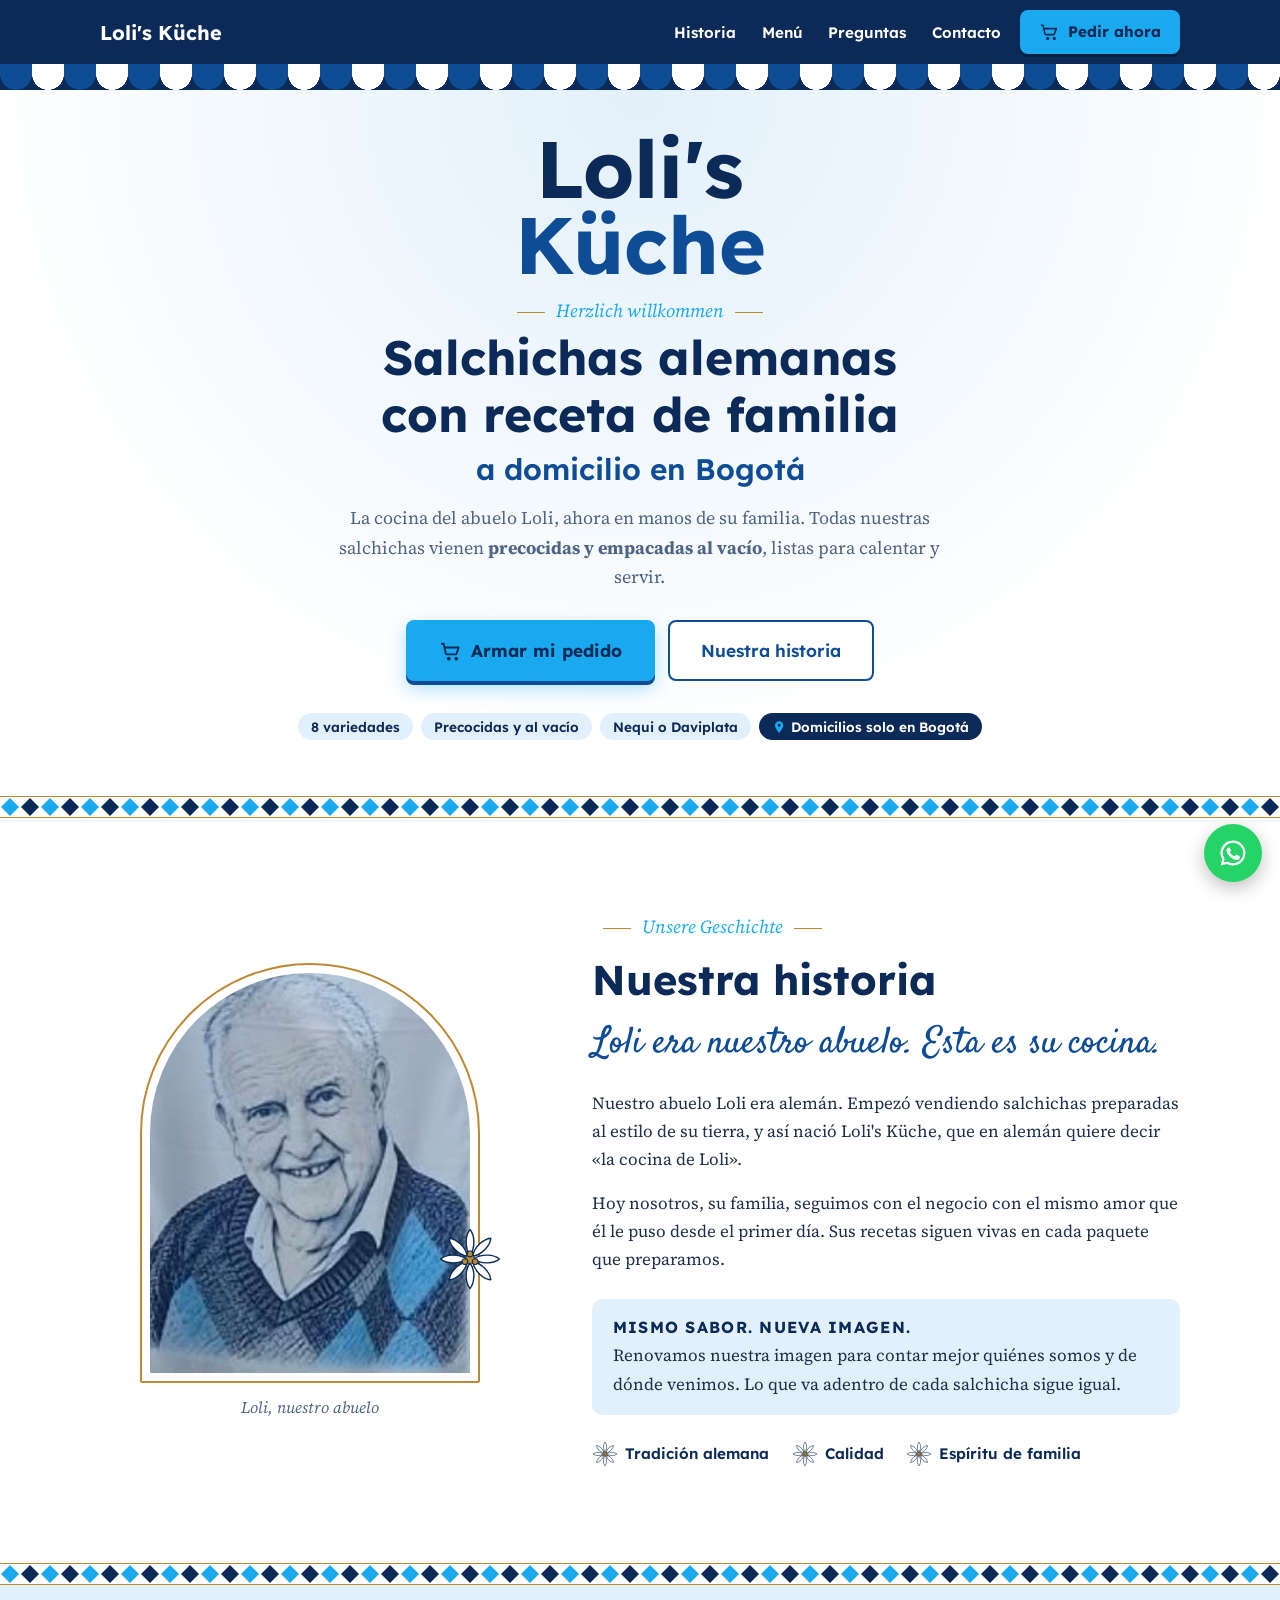
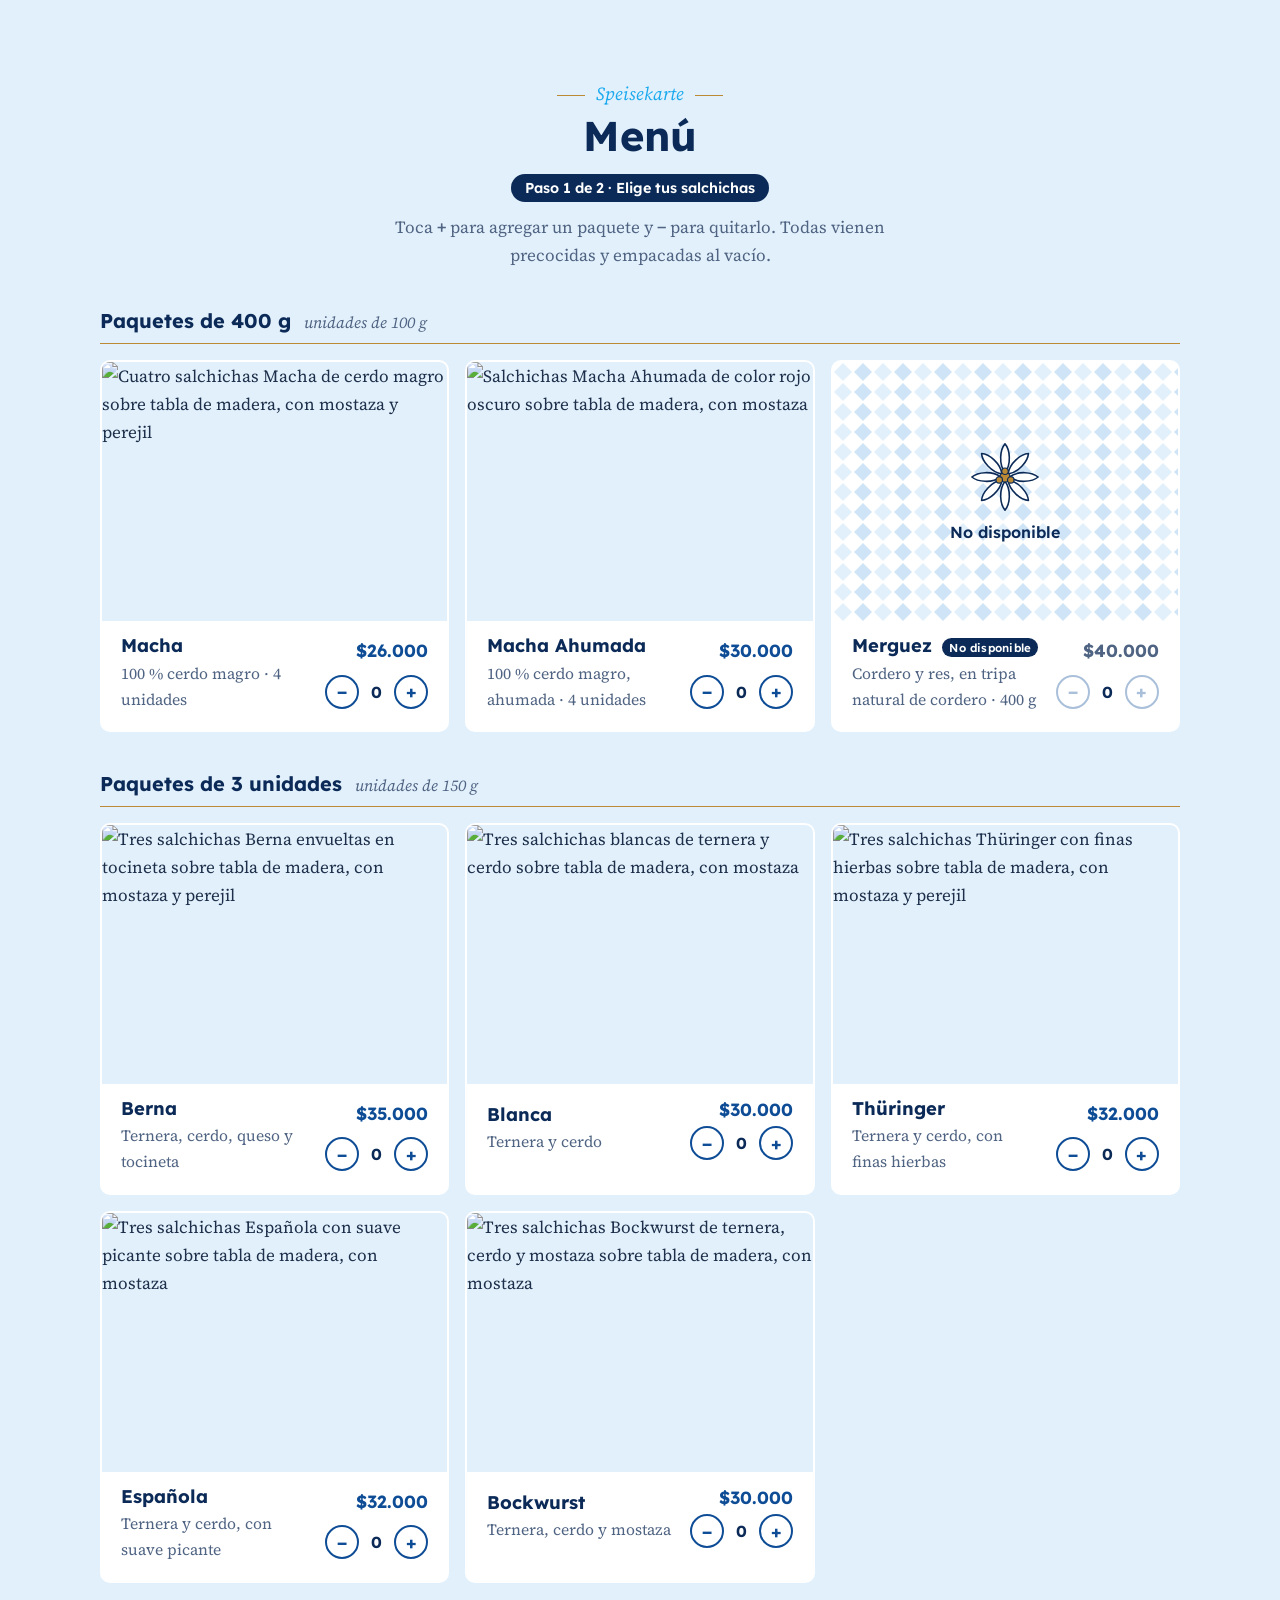
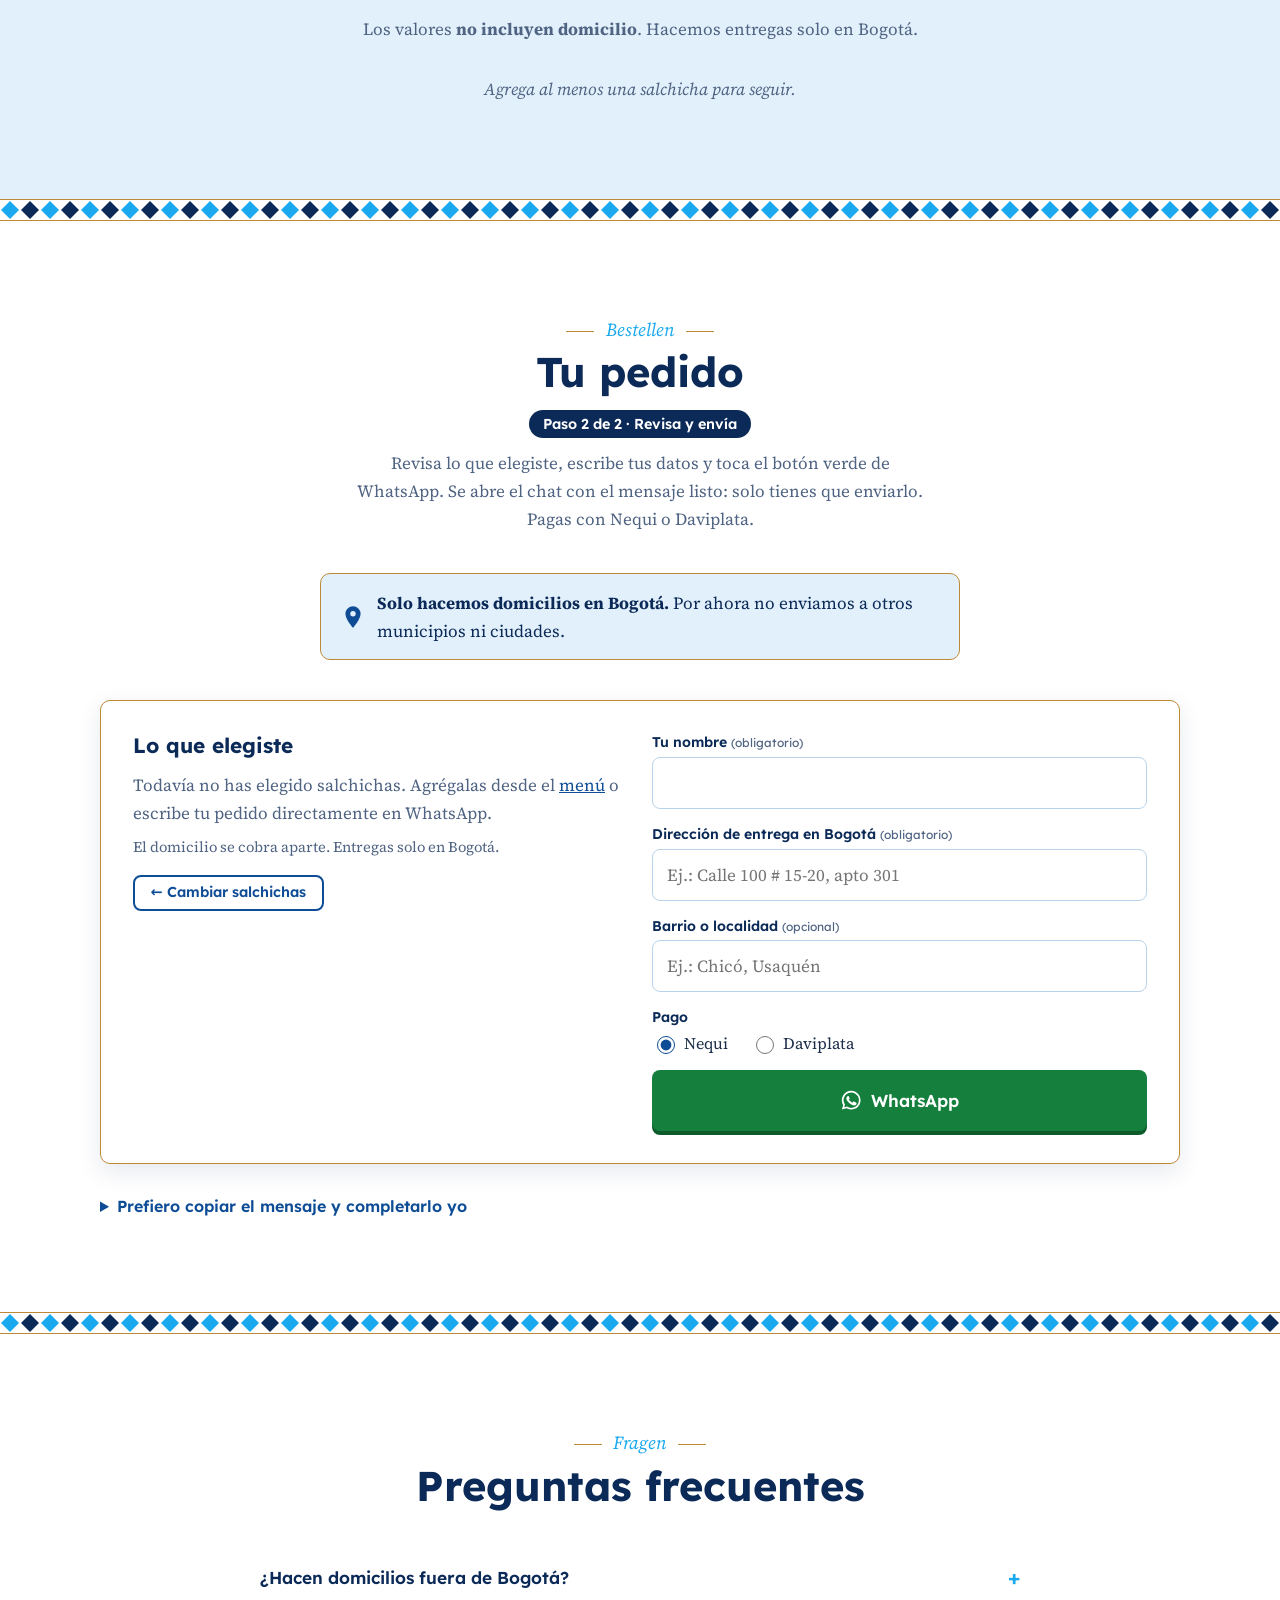
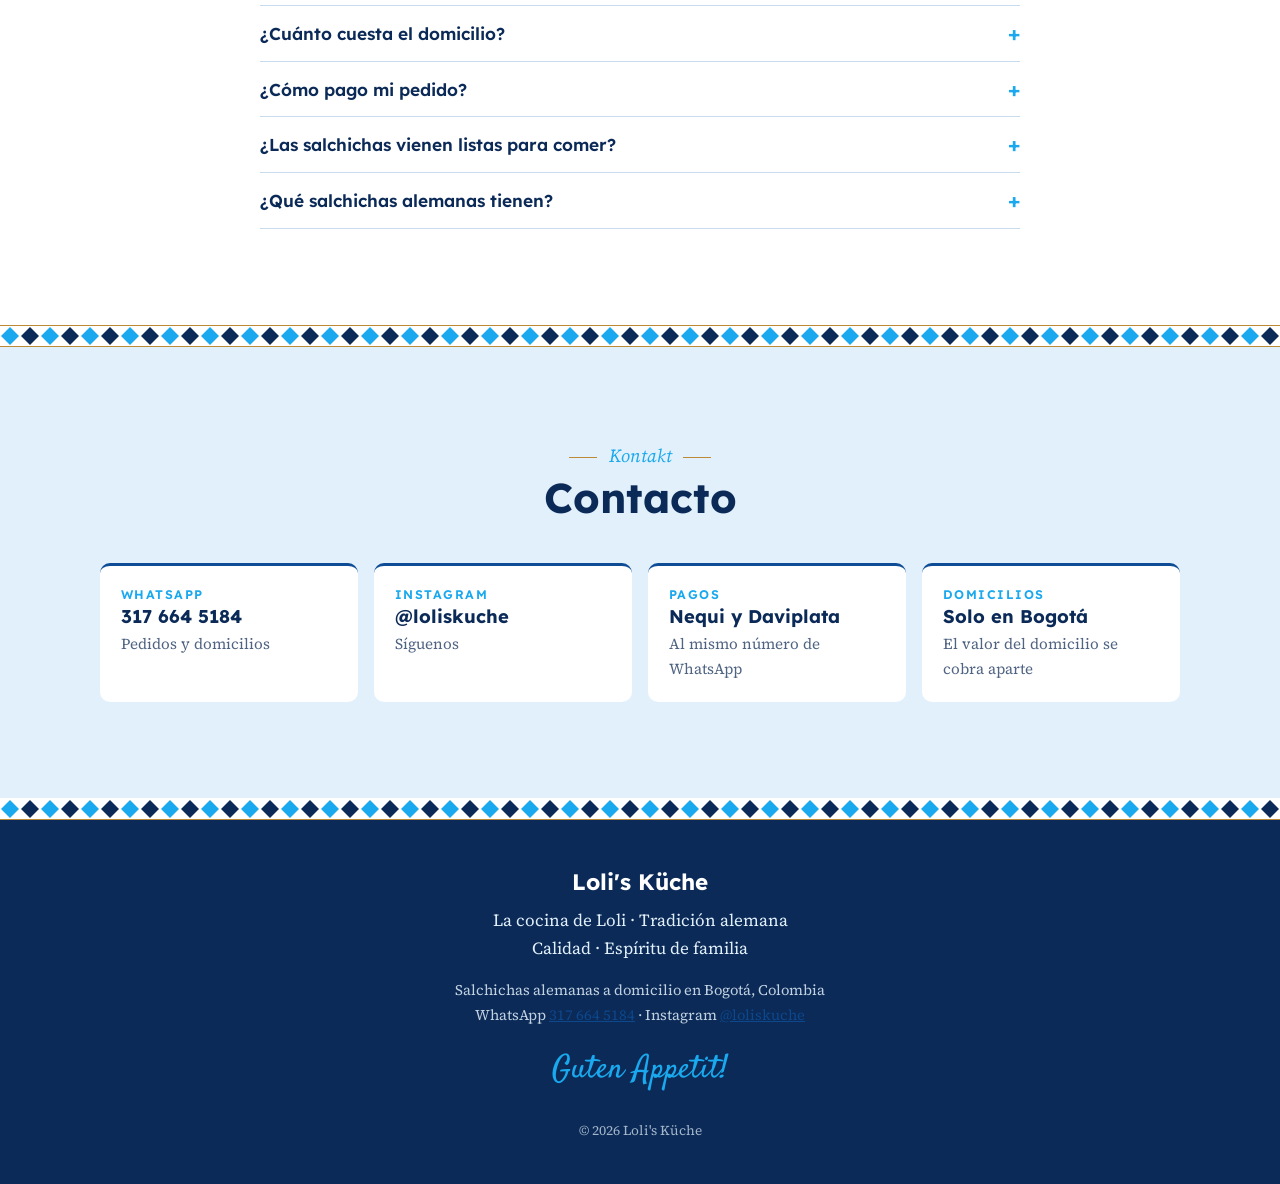
==== commit 9d90e9e6: "Loli's Küche: Merguez no disponible y nombres Macha - La Merguez muestra 'No disponible', sus botone" ====
--- a/lolis-kuche/index.html
+++ b/lolis-kuche/index.html
@@ -61,9 +61,9 @@
           "@type": "MenuSection",
           "name": "Paquetes de 400 g",
           "hasMenuItem": [
-            { "@type": "MenuItem", "name": "La Macha", "image": "https://loliskuche.pages.dev/img/la-macha.jpg", "description": "100 % cerdo magro · 4 unidades de 100 g", "offers": { "@type": "Offer", "price": "26000", "priceCurrency": "COP" } },
-            { "@type": "MenuItem", "name": "La Macha Ahumada", "image": "https://loliskuche.pages.dev/img/la-macha-ahumada.jpg", "description": "100 % cerdo magro, ahumada · 4 unidades de 100 g", "offers": { "@type": "Offer", "price": "30000", "priceCurrency": "COP" } },
-            { "@type": "MenuItem", "name": "Merguez", "description": "Cordero y res, en tripa natural de cordero · 400 g", "offers": { "@type": "Offer", "price": "40000", "priceCurrency": "COP" } }
+            { "@type": "MenuItem", "name": "Macha", "image": "https://loliskuche.pages.dev/img/la-macha.jpg", "description": "100 % cerdo magro · 4 unidades de 100 g", "offers": { "@type": "Offer", "price": "26000", "priceCurrency": "COP" } },
+            { "@type": "MenuItem", "name": "Macha Ahumada", "image": "https://loliskuche.pages.dev/img/la-macha-ahumada.jpg", "description": "100 % cerdo magro, ahumada · 4 unidades de 100 g", "offers": { "@type": "Offer", "price": "30000", "priceCurrency": "COP" } },
+            { "@type": "MenuItem", "name": "Merguez", "description": "Cordero y res, en tripa natural de cordero · 400 g", "offers": { "@type": "Offer", "price": "40000", "priceCurrency": "COP", "availability": "https://schema.org/OutOfStock" } }
           ]
         },
         {
@@ -217,43 +217,43 @@
         <div class="menu-group">
           <h3 class="menu-group__title">Paquetes de 400 g <span>unidades de 100 g</span></h3>
           <ul class="menu-list">
-            <li class="item" data-name="La Macha" data-price="26000">
-              <img class="item__photo" src="img/la-macha.webp" srcset="img/la-macha-360.webp 360w, img/la-macha.webp 720w" sizes="(max-width: 760px) 92vw, 340px" width="720" height="720" loading="lazy" decoding="async" alt="Cuatro salchichas La Macha de cerdo magro sobre tabla de madera, con mostaza y perejil">
-              <div class="item__info">
-                <h4>La Macha</h4>
+            <li class="item" data-name="Macha" data-price="26000">
+              <img class="item__photo" src="img/la-macha.webp" srcset="img/la-macha-360.webp 360w, img/la-macha.webp 720w" sizes="(max-width: 760px) 92vw, 340px" width="720" height="720" loading="lazy" decoding="async" alt="Cuatro salchichas Macha de cerdo magro sobre tabla de madera, con mostaza y perejil">
+              <div class="item__info">
+                <h4>Macha</h4>
                 <p>100 % cerdo magro · 4 unidades</p>
               </div>
               <p class="item__price">$26.000</p>
-              <div class="qty" role="group" aria-label="Cantidad de La Macha">
-                <button type="button" class="qty__btn" data-step="-1" aria-label="Quitar un paquete de La Macha">−</button>
-                <output class="qty__val">0</output>
-                <button type="button" class="qty__btn" data-step="1" aria-label="Agregar un paquete de La Macha">+</button>
-              </div>
-            </li>
-            <li class="item" data-name="La Macha Ahumada" data-price="30000">
-              <img class="item__photo" src="img/la-macha-ahumada.webp" srcset="img/la-macha-ahumada-360.webp 360w, img/la-macha-ahumada.webp 720w" sizes="(max-width: 760px) 92vw, 340px" width="720" height="720" loading="lazy" decoding="async" alt="Salchichas La Macha Ahumada de color rojo oscuro sobre tabla de madera, con mostaza">
-              <div class="item__info">
-                <h4>La Macha Ahumada</h4>
+              <div class="qty" role="group" aria-label="Cantidad de Macha">
+                <button type="button" class="qty__btn" data-step="-1" aria-label="Quitar un paquete de Macha">−</button>
+                <output class="qty__val">0</output>
+                <button type="button" class="qty__btn" data-step="1" aria-label="Agregar un paquete de Macha">+</button>
+              </div>
+            </li>
+            <li class="item" data-name="Macha Ahumada" data-price="30000">
+              <img class="item__photo" src="img/la-macha-ahumada.webp" srcset="img/la-macha-ahumada-360.webp 360w, img/la-macha-ahumada.webp 720w" sizes="(max-width: 760px) 92vw, 340px" width="720" height="720" loading="lazy" decoding="async" alt="Salchichas Macha Ahumada de color rojo oscuro sobre tabla de madera, con mostaza">
+              <div class="item__info">
+                <h4>Macha Ahumada</h4>
                 <p>100 % cerdo magro, ahumada · 4 unidades</p>
               </div>
               <p class="item__price">$30.000</p>
-              <div class="qty" role="group" aria-label="Cantidad de La Macha Ahumada">
-                <button type="button" class="qty__btn" data-step="-1" aria-label="Quitar un paquete de La Macha Ahumada">−</button>
-                <output class="qty__val">0</output>
-                <button type="button" class="qty__btn" data-step="1" aria-label="Agregar un paquete de La Macha Ahumada">+</button>
-              </div>
-            </li>
-            <li class="item" data-name="Merguez" data-price="40000">
-              <div class="item__photo item__photo--empty" aria-hidden="true"><svg class="edelweiss edelweiss--lg"><use href="#edelweiss"/></svg><span>Foto pronto</span></div>
-              <div class="item__info">
-                <h4>Merguez</h4>
+              <div class="qty" role="group" aria-label="Cantidad de Macha Ahumada">
+                <button type="button" class="qty__btn" data-step="-1" aria-label="Quitar un paquete de Macha Ahumada">−</button>
+                <output class="qty__val">0</output>
+                <button type="button" class="qty__btn" data-step="1" aria-label="Agregar un paquete de Macha Ahumada">+</button>
+              </div>
+            </li>
+            <li class="item item--unavailable" data-name="Merguez" data-price="40000">
+              <div class="item__photo item__photo--empty" aria-hidden="true"><svg class="edelweiss edelweiss--lg"><use href="#edelweiss"/></svg><span>No disponible</span></div>
+              <div class="item__info">
+                <h4>Merguez <span class="soldout">No disponible</span></h4>
                 <p>Cordero y res, en tripa natural de cordero · 400 g</p>
               </div>
               <p class="item__price">$40.000</p>
-              <div class="qty" role="group" aria-label="Cantidad de Merguez">
-                <button type="button" class="qty__btn" data-step="-1" aria-label="Quitar un paquete de Merguez">−</button>
-                <output class="qty__val">0</output>
-                <button type="button" class="qty__btn" data-step="1" aria-label="Agregar un paquete de Merguez">+</button>
+              <div class="qty" role="group" aria-label="Merguez no disponible por ahora">
+                <button type="button" class="qty__btn" data-step="-1" disabled aria-label="Quitar un paquete de Merguez">−</button>
+                <output class="qty__val">0</output>
+                <button type="button" class="qty__btn" data-step="1" disabled aria-label="Agregar un paquete de Merguez (no disponible)">+</button>
               </div>
             </li>
           </ul>
@@ -436,7 +436,7 @@
         </details>
         <details>
           <summary>¿Qué salchichas alemanas tienen?</summary>
-          <p>Tenemos 8 variedades: La Macha, La Macha Ahumada, Merguez, Berna, Blanca, Thüringer, Española y Bockwurst. Mira ingredientes y precios en el <a href="#menu">menú</a>.</p>
+          <p>Tenemos 8 variedades: Macha, Macha Ahumada, Merguez, Berna, Blanca, Thüringer, Española y Bockwurst. Por ahora la Merguez no está disponible. Mira ingredientes y precios en el <a href="#menu">menú</a>.</p>
         </details>
       </div>
     </section>
--- a/lolis-kuche/styles.css
+++ b/lolis-kuche/styles.css
@@ -571,3 +571,13 @@
   color: var(--muted); font: 600 .9rem var(--font-title);
 }
 .item.is-picked .item__photo { filter: saturate(1.08); }
+
+/* Salchicha no disponible */
+.soldout {
+  display: inline-block; margin-left: .4em; padding: .15em .6em; vertical-align: middle;
+  border-radius: 999px; background: var(--navy); color: var(--white);
+  font: 600 .72rem var(--font-title); letter-spacing: .02em;
+}
+.item--unavailable .item__photo--empty span { color: var(--navy); font-size: 1rem; }
+.item--unavailable .item__price { color: var(--muted); }
+.qty__btn:disabled { opacity: .35; cursor: not-allowed; background: var(--white); color: var(--blue); }
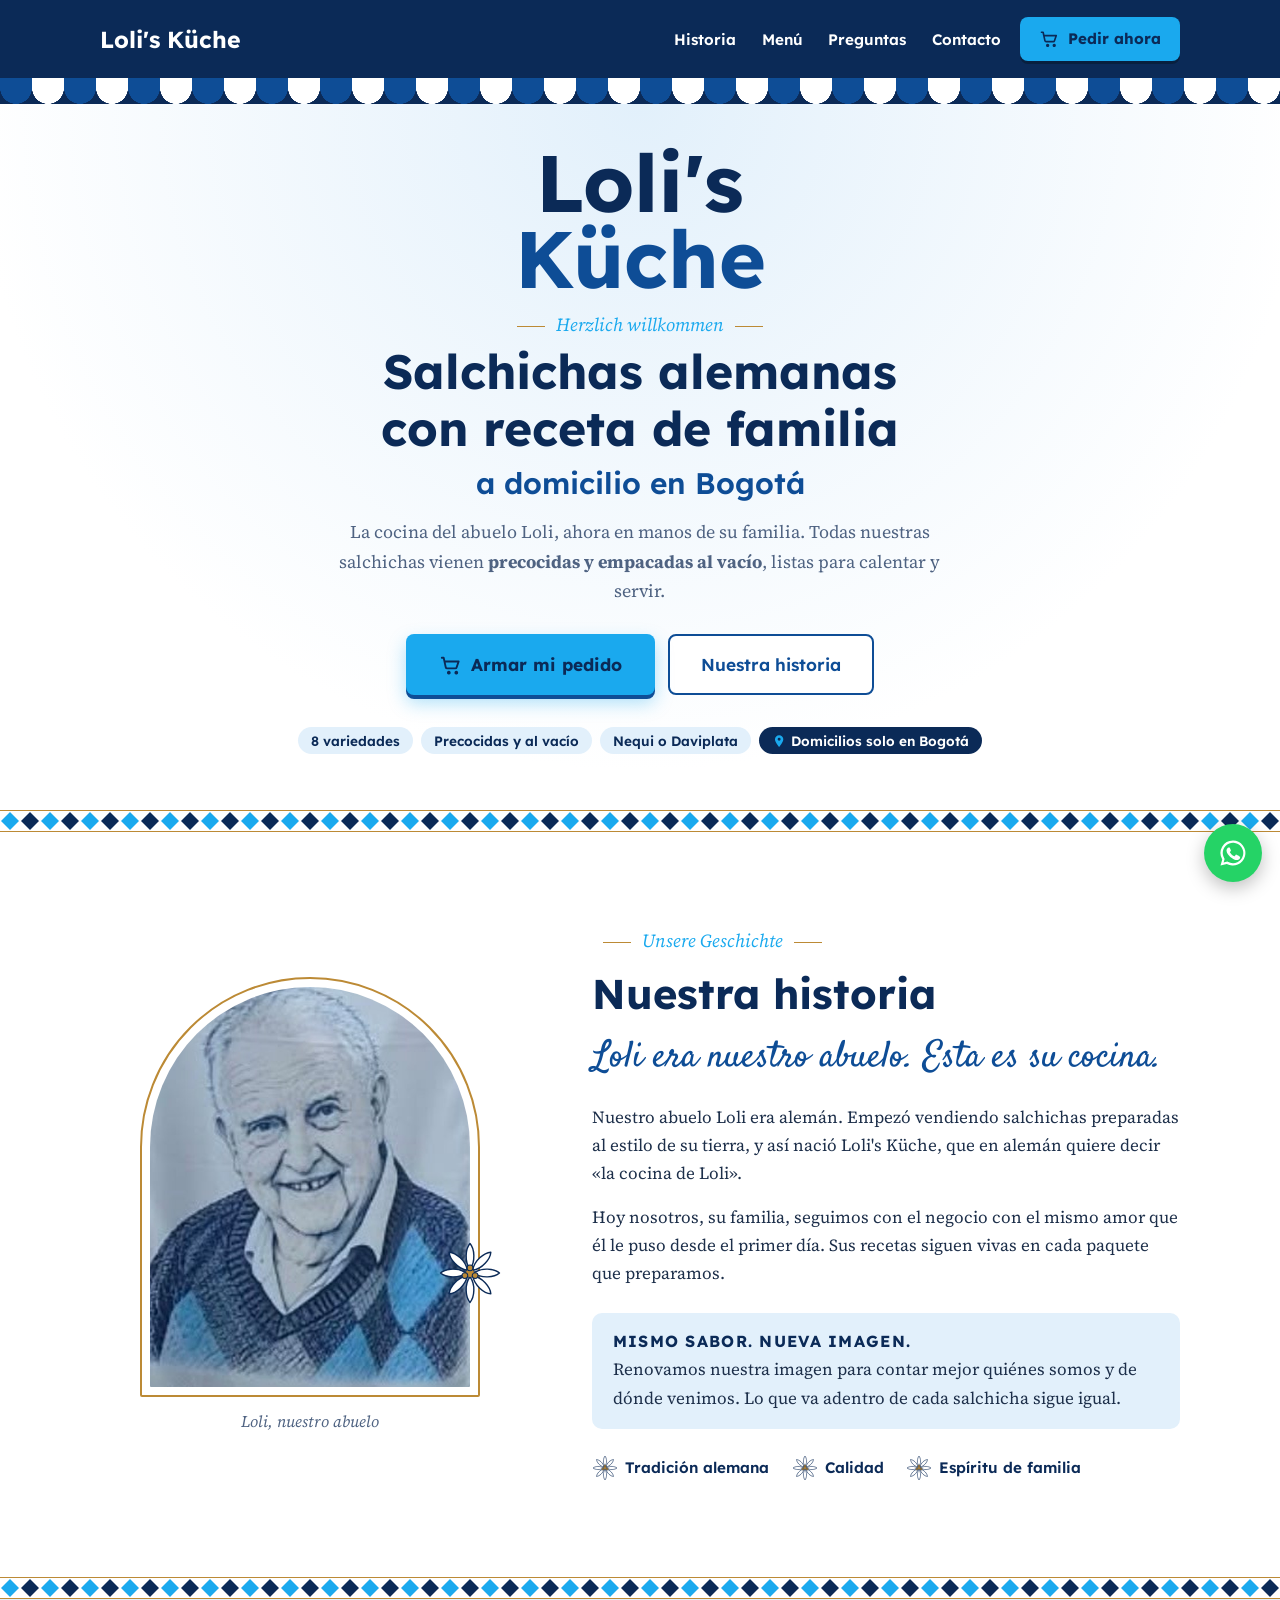
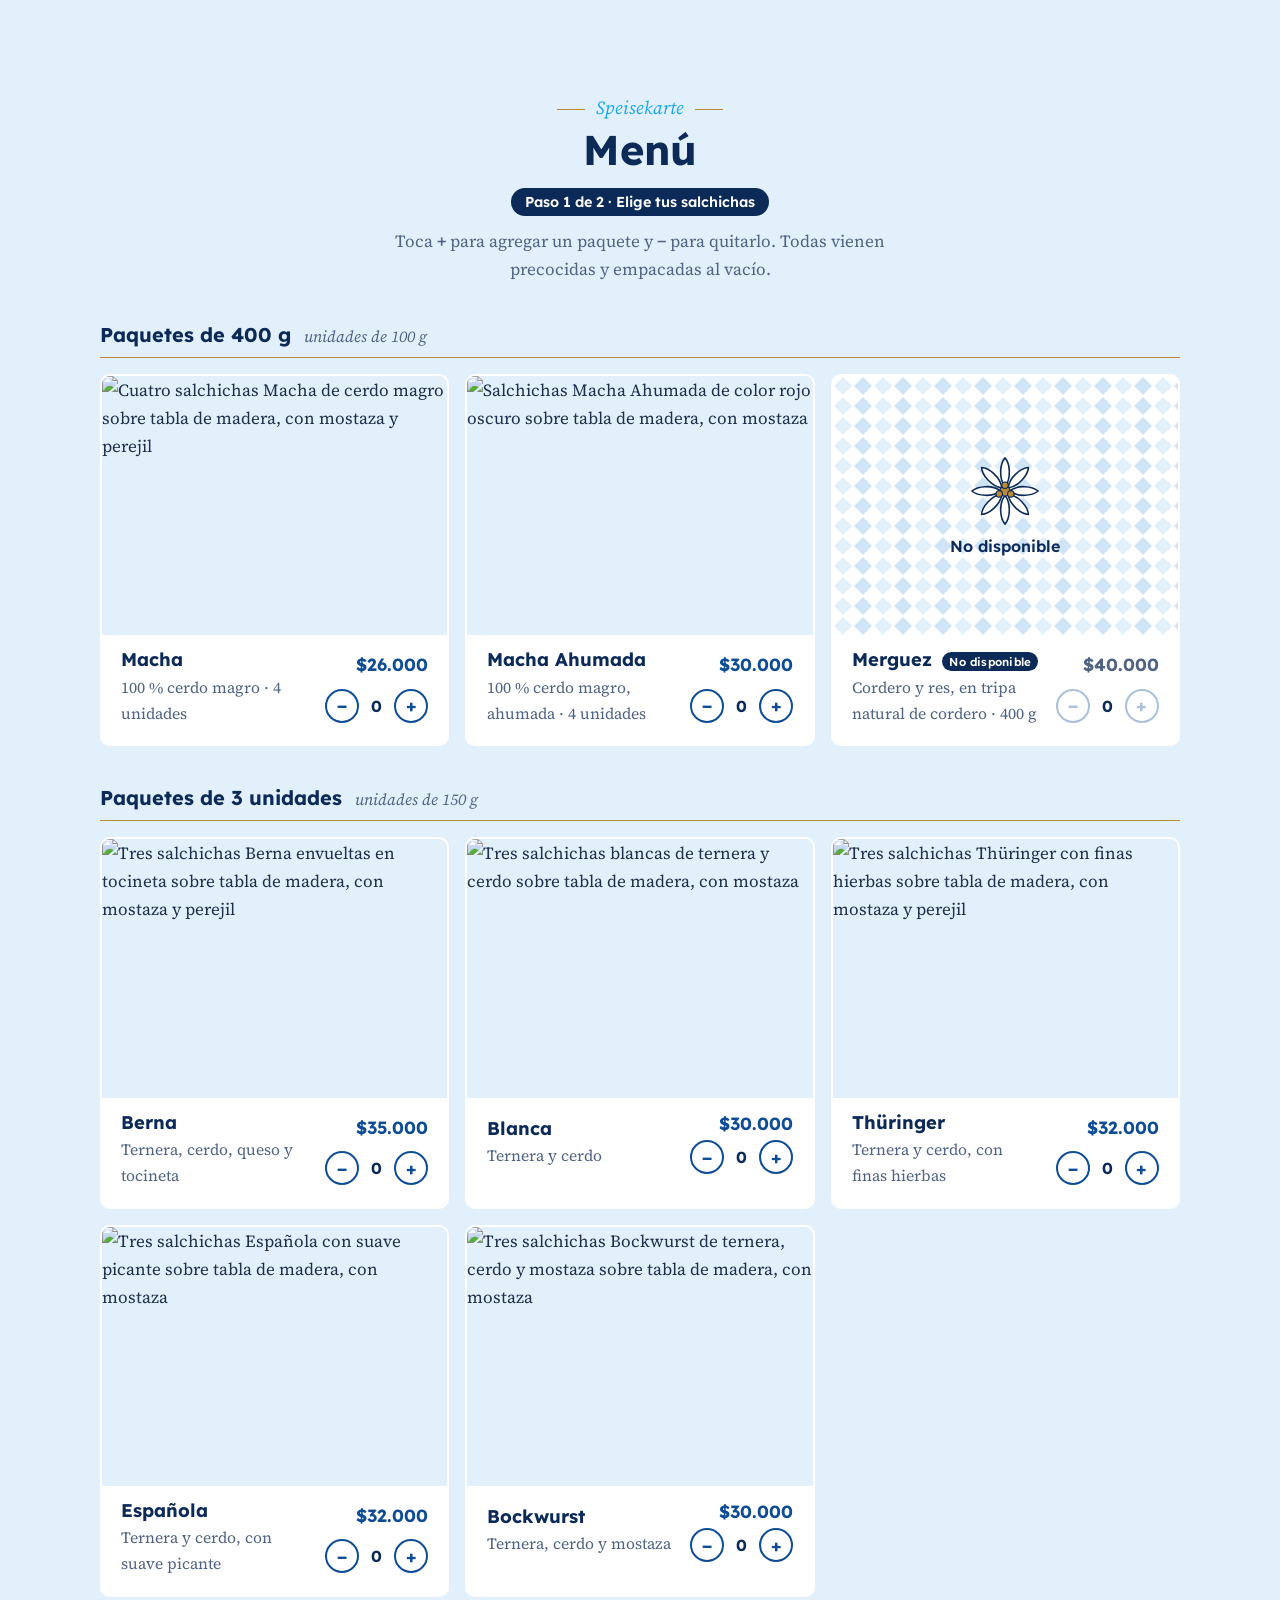
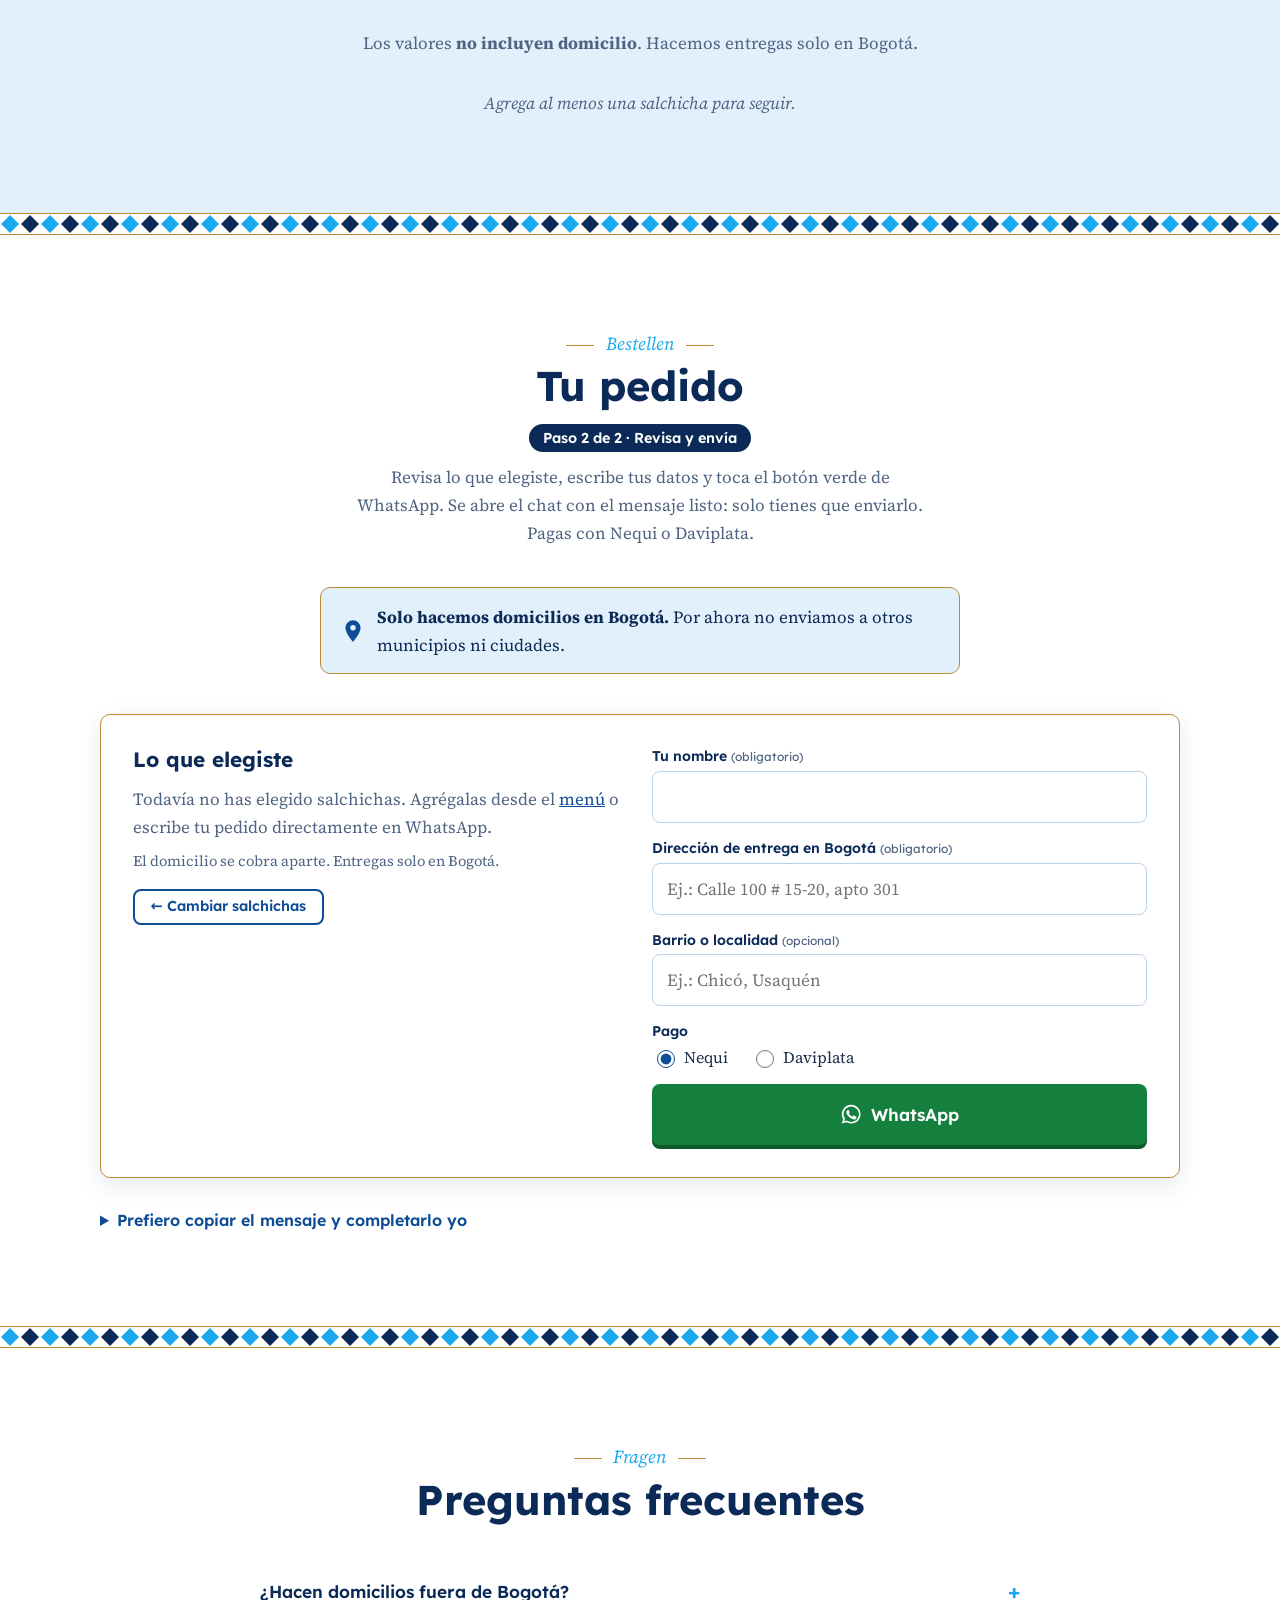
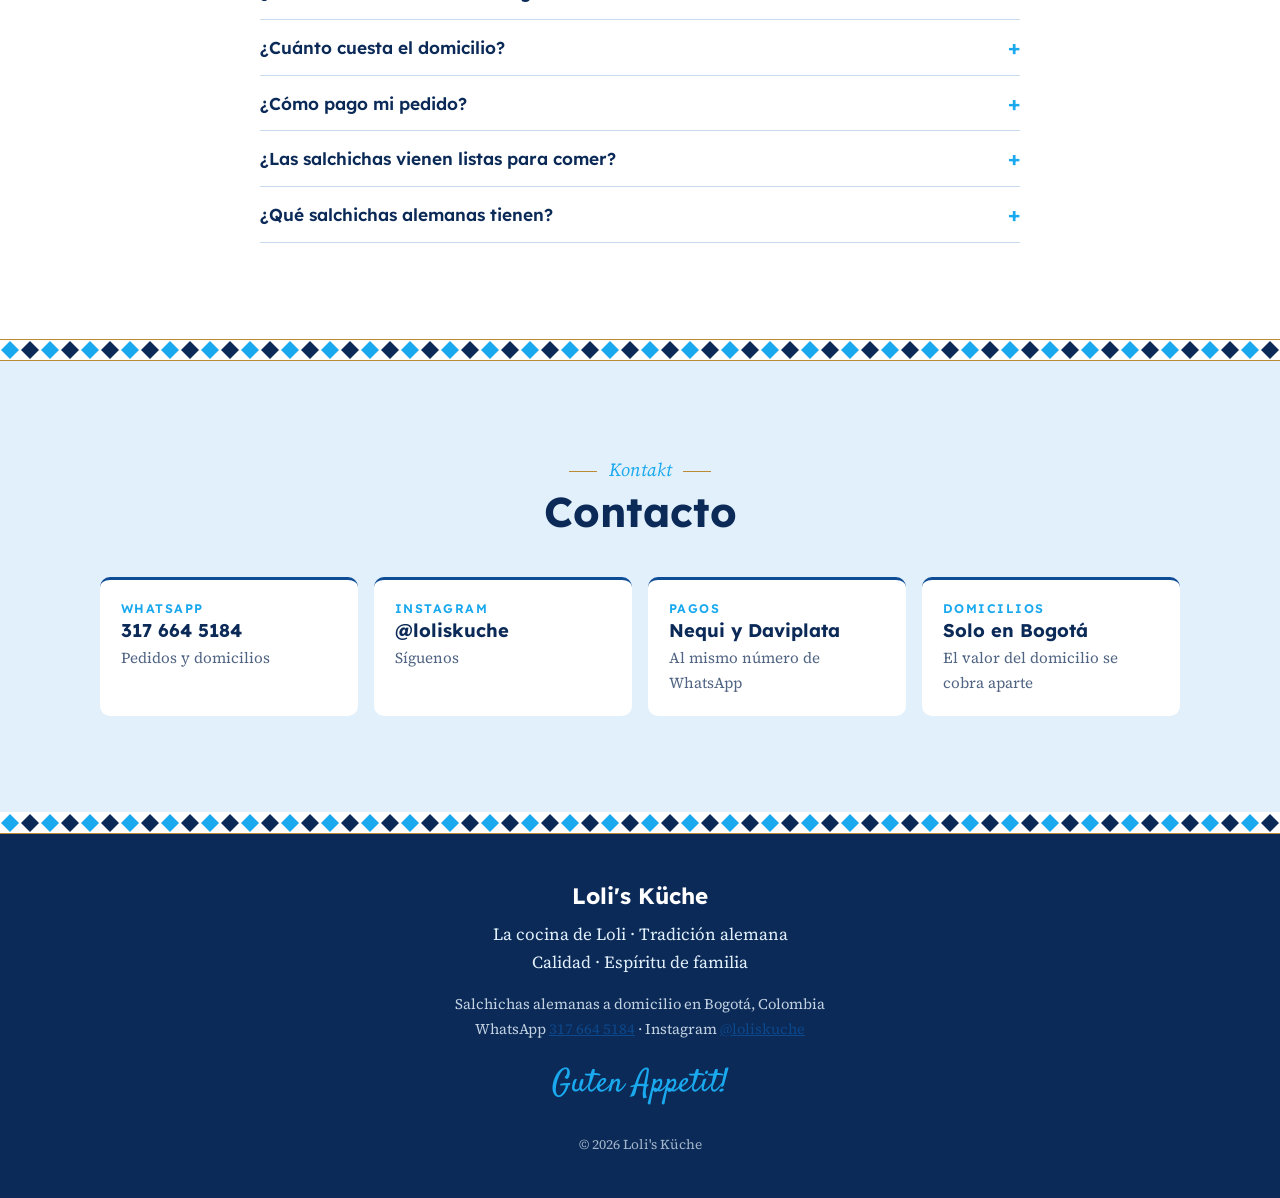
==== commit 09fe933e: "Loli's Küche: logo más grande en el menú superior El logo pasa de 44 a 64 px en el computador y a 56" ====
--- a/lolis-kuche/index.html
+++ b/lolis-kuche/index.html
@@ -118,7 +118,7 @@
   <header class="topbar" id="top">
     <div class="topbar__inner wrap">
       <a href="#inicio" class="brand" aria-label="Loli's Küche, inicio">
-        <img src="logo-mark.png" alt="" class="brand__logo" width="44" height="44" data-fallback="hide">
+        <img src="logo-mark.png" alt="" class="brand__logo" width="64" height="64" data-fallback="hide">
         <span class="brand__name">Loli's Küche</span>
       </a>
       <nav class="topbar__nav" id="navMenu" aria-label="Principal">
--- a/lolis-kuche/styles.css
+++ b/lolis-kuche/styles.css
@@ -19,7 +19,7 @@
 
   --radius: 10px;
   --shadow: 0 8px 24px rgba(11, 42, 87, .10);
-  --bar-h: 64px;
+  --bar-h: 78px;
 }
 
 *, *::before, *::after { box-sizing: border-box; }
@@ -91,8 +91,8 @@
 }
 .topbar { background: var(--navy); }
 .brand { display: flex; align-items: center; gap: .6rem; text-decoration: none; color: var(--white); }
-.brand__logo { width: 44px; height: 44px; object-fit: contain; border-radius: 8px; }
-.brand__name { font: 700 1.25rem var(--font-title); }
+.brand__logo { width: 64px; height: 64px; object-fit: contain; border-radius: 10px; }
+.brand__name { font: 700 1.45rem var(--font-title); }
 .topbar__inner { gap: 1.2rem; }
 .brand { margin-right: auto; }
 .topbar__nav { display: flex; align-items: center; gap: 1.6rem; }
@@ -400,7 +400,7 @@
   .steps { grid-template-columns: minmax(0, 1fr); }
 }
 @media (max-width: 480px) {
-  .brand__name { font-size: 1.05rem; }
+  .brand__name { font-size: 1.2rem; }
   .cta-extra { display: none; }
   .topbar .btn--cta { padding: .6em .9em; }
   .contact { grid-template-columns: minmax(0, 1fr); }
@@ -581,3 +581,9 @@
 .item--unavailable .item__photo--empty span { color: var(--navy); font-size: 1rem; }
 .item--unavailable .item__price { color: var(--muted); }
 .qty__btn:disabled { opacity: .35; cursor: not-allowed; background: var(--white); color: var(--blue); }
+
+/* Logo del menú superior en el celular */
+@media (max-width: 760px) {
+  :root { --bar-h: 70px; }
+  .brand__logo { width: 56px; height: 56px; }
+}
